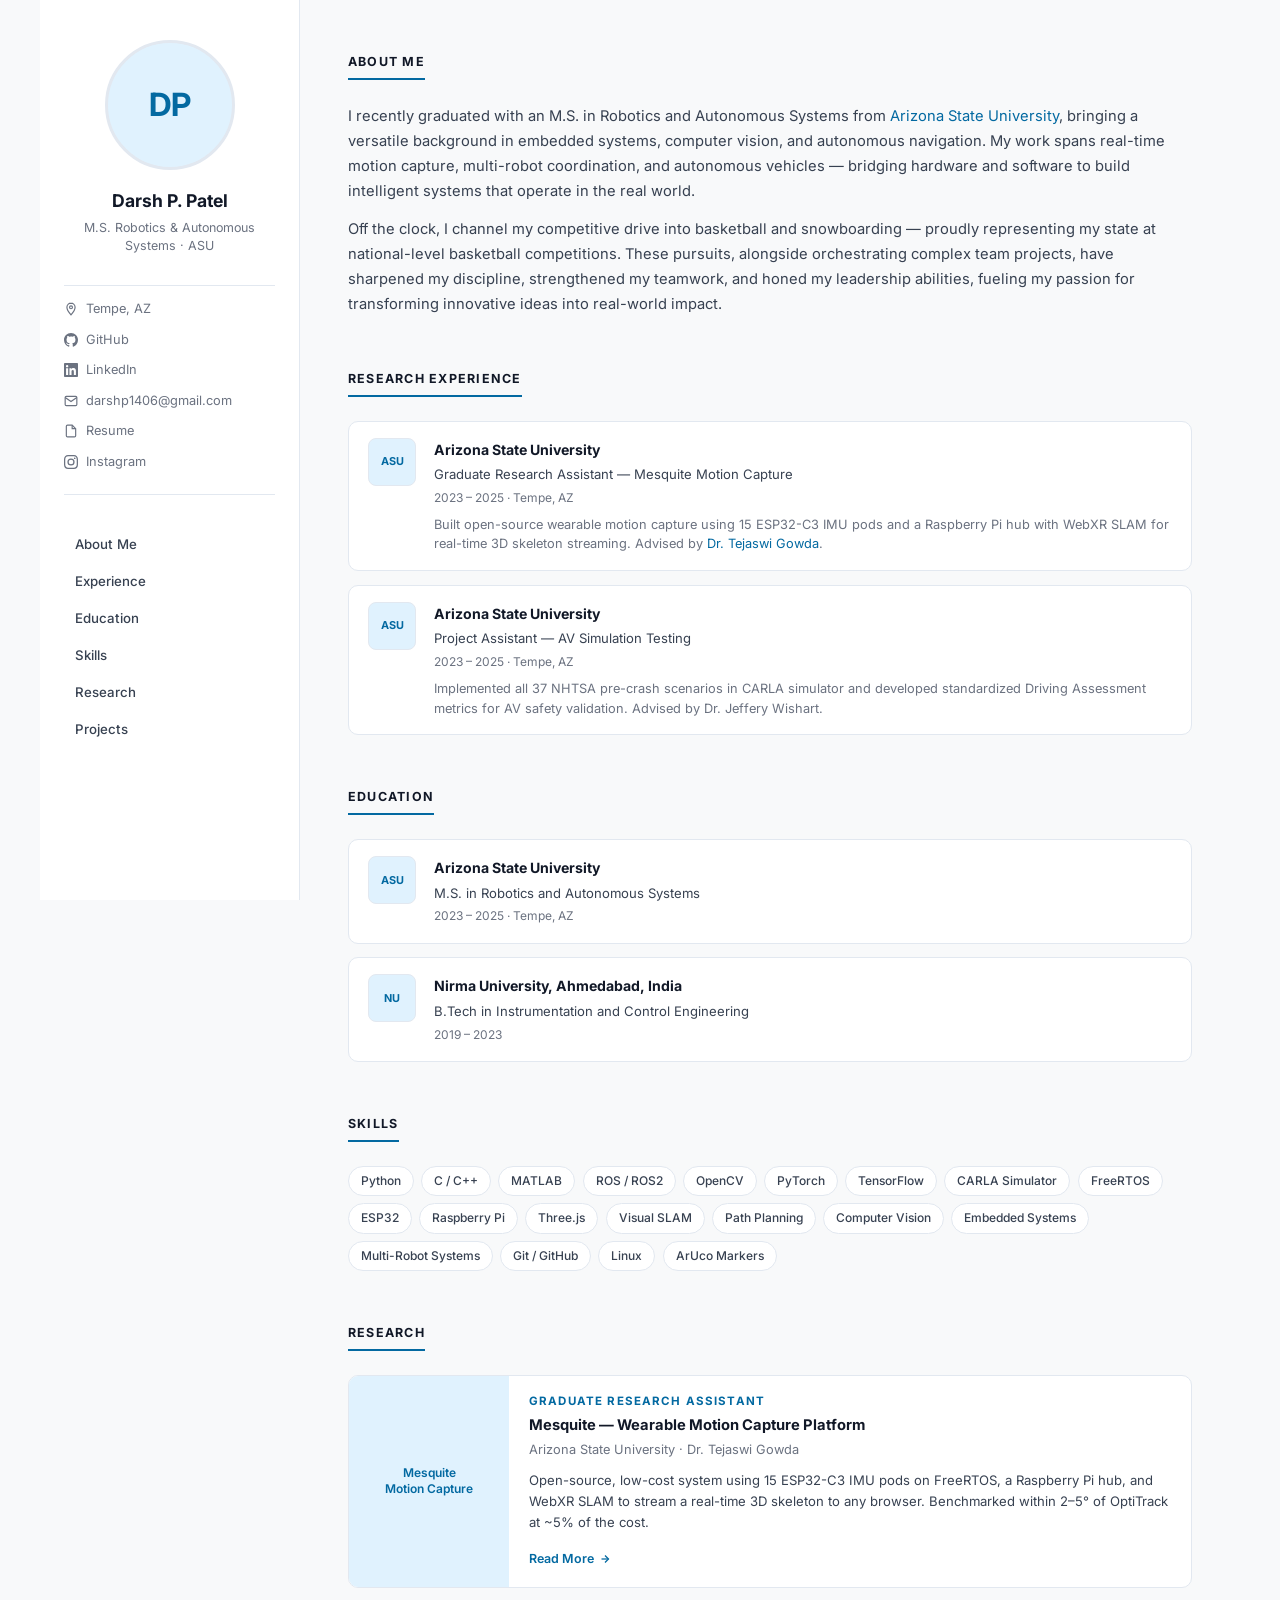
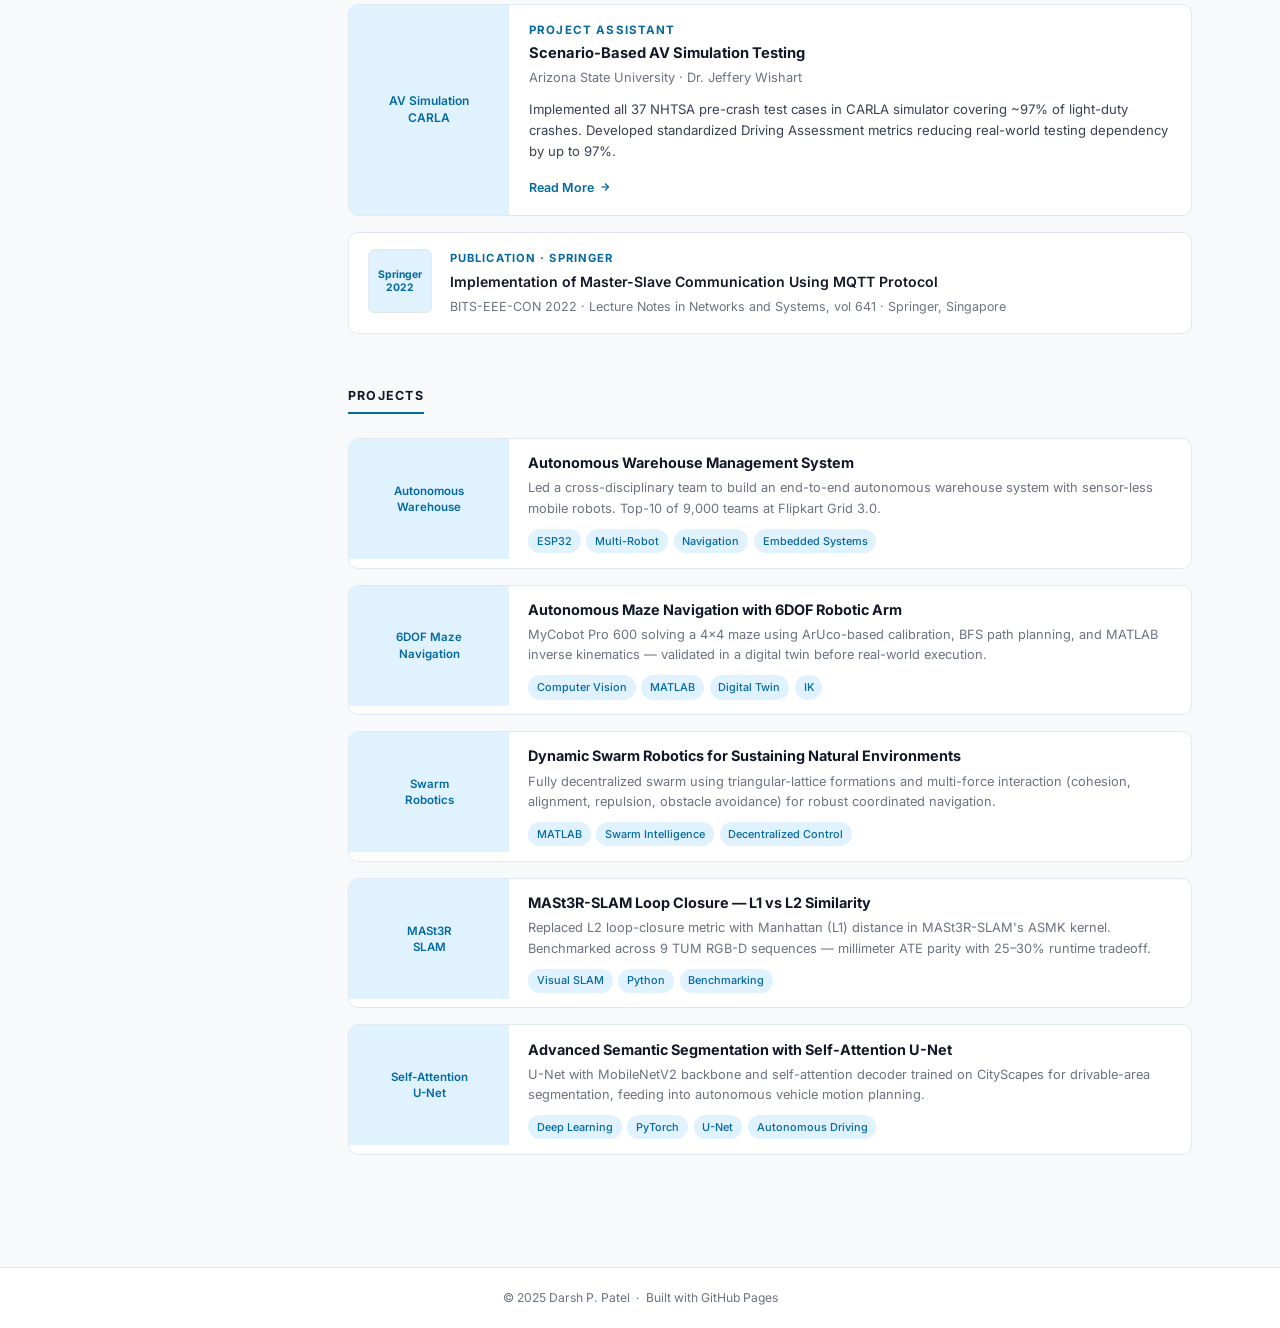
==== index.html @ a2df2aad "Add files via upload" ====
<!DOCTYPE html>
<html lang="en">
<head>
  <meta charset="UTF-8" />
  <meta name="viewport" content="width=device-width, initial-scale=1.0" />
  <title>Darsh Patel</title>
  <link rel="preconnect" href="https://fonts.googleapis.com" />
  <link rel="preconnect" href="https://fonts.gstatic.com" crossorigin />
  <link href="https://fonts.googleapis.com/css2?family=Inter:wght@300;400;500;600;700&display=swap" rel="stylesheet" />
  <style>
    *, *::before, *::after { box-sizing: border-box; margin: 0; padding: 0; }

    :root {
      --bg: #f8f9fa;
      --white: #ffffff;
      --border: #e2e8f0;
      --text: #374151;
      --muted: #6b7280;
      --heading: #111827;
      --accent: #0369a1;
      --accent-light: #e0f2fe;
    }

    html { scroll-behavior: smooth; }
    body {
      font-family: 'Inter', sans-serif;
      background: var(--bg);
      color: var(--text);
      font-size: 15px;
      line-height: 1.7;
      display: flex;
      flex-direction: column;
      min-height: 100vh;
    }

    /* ── LAYOUT ── */
    .layout {
      display: flex;
      flex: 1;
      max-width: 1200px;
      margin: 0 auto;
      width: 100%;
    }

    /* ── SIDEBAR ── */
    .sidebar {
      width: 260px;
      flex-shrink: 0;
      background: var(--white);
      border-right: 1px solid var(--border);
      padding: 2.5rem 1.5rem;
      position: sticky;
      top: 0;
      height: 100vh;
      overflow-y: auto;
      display: flex;
      flex-direction: column;
      align-items: center;
      text-align: center;
    }

    .sidebar-photo {
      width: 130px;
      height: 130px;
      border-radius: 50%;
      overflow: hidden;
      border: 3px solid var(--border);
      margin-bottom: 1rem;
      background: var(--accent-light);
      display: flex;
      align-items: center;
      justify-content: center;
      flex-shrink: 0;
    }
    .sidebar-photo img {
      width: 100%;
      height: 100%;
      object-fit: cover;
      display: block;
    }
    .sidebar-photo .photo-init {
      font-size: 2rem;
      font-weight: 700;
      color: var(--accent);
    }

    .sidebar-name { font-size: 1.1rem; font-weight: 700; color: var(--heading); margin-bottom: 0.2rem; }
    .sidebar-tag  { font-size: 0.78rem; color: var(--muted); line-height: 1.4; margin-bottom: 1.2rem; }

    hr.sdiv { width: 100%; border: none; border-top: 1px solid var(--border); margin: 0.75rem 0; }

    .sidebar-meta { width: 100%; text-align: left; }
    .meta-item {
      display: flex;
      align-items: center;
      gap: 0.5rem;
      font-size: 0.8rem;
      color: var(--muted);
      margin-bottom: 0.55rem;
    }
    .meta-item svg { width: 14px; height: 14px; flex-shrink: 0; }
    .meta-item a { color: var(--muted); text-decoration: none; transition: color 0.2s; }
    .meta-item a:hover { color: var(--accent); }

    .sidebar-nav { width: 100%; margin-top: 1.25rem; text-align: left; }
    .sidebar-nav a {
      display: block;
      padding: 0.4rem 0.7rem;
      font-size: 0.83rem;
      font-weight: 500;
      color: var(--text);
      text-decoration: none;
      border-radius: 6px;
      transition: background 0.15s, color 0.15s;
      margin-bottom: 0.1rem;
    }
    .sidebar-nav a:hover { background: var(--accent-light); color: var(--accent); }

    /* ── MAIN ── */
    .main { flex: 1; padding: 3rem 3rem 4rem; min-width: 0; }

    /* ── SECTIONS ── */
    .section { margin-bottom: 3rem; }
    .section-title {
      font-size: 0.78rem;
      font-weight: 700;
      color: var(--heading);
      text-transform: uppercase;
      letter-spacing: 0.1em;
      border-bottom: 2px solid var(--accent);
      padding-bottom: 0.35rem;
      margin-bottom: 1.5rem;
      display: inline-block;
    }

    /* ── ABOUT ── */
    .about-text p { margin-bottom: 0.8rem; font-size: 0.92rem; }
    .about-text a { color: var(--accent); text-decoration: none; }

    /* ── ENTRY CARDS (experience + education) ── */
    .entry-list { display: flex; flex-direction: column; gap: 0.85rem; }
    .entry {
      display: flex;
      gap: 1.1rem;
      align-items: flex-start;
      background: var(--white);
      border: 1px solid var(--border);
      border-radius: 10px;
      padding: 1rem 1.2rem;
    }
    .entry-logo {
      width: 48px; height: 48px;
      border-radius: 8px;
      border: 1px solid var(--border);
      background: var(--accent-light);
      display: flex; align-items: center; justify-content: center;
      flex-shrink: 0;
      font-size: 0.68rem; font-weight: 700; color: var(--accent);
      text-align: center; line-height: 1.2;
    }
    .entry-org  { font-size: 0.88rem; font-weight: 700; color: var(--heading); }
    .entry-role { font-size: 0.82rem; color: var(--text); margin-top: 0.1rem; }
    .entry-dates{ font-size: 0.75rem; color: var(--muted); margin-top: 0.15rem; }
    .entry-desc { font-size: 0.8rem; color: var(--muted); margin-top: 0.4rem; line-height: 1.55; }
    .entry-desc a { color: var(--accent); text-decoration: none; }

    /* ── SKILLS ── */
    .skills-grid { display: flex; flex-wrap: wrap; gap: 0.45rem; }
    .skill-pill {
      font-size: 0.75rem; font-weight: 500;
      padding: 0.25rem 0.75rem;
      background: var(--white);
      border: 1px solid var(--border);
      border-radius: 20px;
      color: var(--text);
    }

    /* ── RESEARCH SECTION ── */
    .research-list { display: flex; flex-direction: column; gap: 1rem; }

    /* Research Role Card */
    .research-role {
      background: var(--white);
      border: 1px solid var(--border);
      border-radius: 10px;
      overflow: hidden;
      display: flex;
    }
    .research-role-img {
      width: 160px;
      flex-shrink: 0;
      object-fit: cover;
      background: var(--accent-light);
      display: flex;
      align-items: center;
      justify-content: center;
    }
    .research-role-img img {
      width: 100%; height: 100%;
      object-fit: cover;
      display: block;
    }
    .research-role-img .img-placeholder {
      font-size: 0.75rem;
      font-weight: 600;
      color: var(--accent);
      text-align: center;
      padding: 1rem;
      line-height: 1.4;
    }
    .research-role-body { flex: 1; padding: 1rem 1.25rem; }
    .research-type  { font-size: 0.72rem; font-weight: 700; letter-spacing: 0.1em; text-transform: uppercase; color: var(--accent); margin-bottom: 0.25rem; }
    .research-title { font-size: 0.92rem; font-weight: 700; color: var(--heading); line-height: 1.35; margin-bottom: 0.2rem; }
    .research-org   { font-size: 0.8rem; color: var(--muted); margin-bottom: 0.6rem; }
    .research-desc  { font-size: 0.82rem; color: var(--text); line-height: 1.6; margin-bottom: 0.75rem; }
    .read-more {
      display: inline-flex; align-items: center; gap: 0.3rem;
      font-size: 0.78rem; font-weight: 600;
      color: var(--accent); text-decoration: none;
      transition: gap 0.2s;
    }
    .read-more:hover { gap: 0.5rem; }
    .read-more svg { width: 12px; height: 12px; }

    /* Publication Card */
    .pub-card {
      display: flex;
      gap: 1.1rem;
      align-items: flex-start;
      background: var(--white);
      border: 1px solid var(--border);
      border-radius: 10px;
      padding: 1rem 1.2rem;
      text-decoration: none;
      transition: border-color 0.2s, box-shadow 0.2s;
    }
    .pub-card:hover { border-color: var(--accent); box-shadow: 0 2px 12px rgba(3,105,161,0.08); }
    .pub-thumb {
      width: 64px; height: 64px;
      border-radius: 6px; border: 1px solid var(--border);
      background: var(--accent-light);
      flex-shrink: 0;
      object-fit: cover;
      display: flex; align-items: center; justify-content: center;
    }
    .pub-thumb img { width: 100%; height: 100%; object-fit: cover; border-radius: 6px; }
    .pub-thumb .pub-init { font-size: 0.65rem; font-weight: 700; color: var(--accent); text-align: center; padding: 4px; line-height: 1.3; }
    .pub-label  { font-size: 0.7rem; font-weight: 700; letter-spacing: 0.1em; text-transform: uppercase; color: var(--accent); margin-bottom: 0.25rem; }
    .pub-title  { font-size: 0.88rem; font-weight: 600; color: var(--heading); line-height: 1.4; margin-bottom: 0.25rem; }
    .pub-venue  { font-size: 0.78rem; color: var(--muted); }

    /* ── PROJECTS ── */
    .project-list { display: flex; flex-direction: column; gap: 1rem; }
    .project-card {
      display: flex;
      background: var(--white);
      border: 1px solid var(--border);
      border-radius: 10px;
      overflow: hidden;
      text-decoration: none;
      transition: border-color 0.2s, box-shadow 0.2s;
    }
    .project-card:hover { border-color: var(--accent); box-shadow: 0 2px 12px rgba(3,105,161,0.08); }
    .project-thumb {
      width: 160px; flex-shrink: 0; height: 120px;
      object-fit: cover;
      background: var(--accent-light);
      display: flex; align-items: center; justify-content: center;
    }
    .project-thumb img { width: 100%; height: 100%; object-fit: cover; display: block; }
    .project-thumb .thumb-placeholder {
      font-size: 0.72rem; font-weight: 600; color: var(--accent);
      text-align: center; padding: 0.75rem; line-height: 1.4;
    }
    .project-body { flex: 1; padding: 0.9rem 1.2rem; }
    .project-title { font-size: 0.9rem; font-weight: 700; color: var(--heading); line-height: 1.35; margin-bottom: 0.35rem; }
    .project-desc  { font-size: 0.8rem; color: var(--muted); line-height: 1.6; margin-bottom: 0.6rem; }
    .tags { display: flex; flex-wrap: wrap; gap: 0.35rem; }
    .tag {
      font-size: 0.68rem; font-weight: 500;
      background: var(--accent-light); color: var(--accent);
      padding: 0.18rem 0.55rem; border-radius: 20px;
    }

    /* ── FOOTER ── */
    footer {
      text-align: center; padding: 1.25rem;
      font-size: 0.76rem; color: var(--muted);
      border-top: 1px solid var(--border);
      background: var(--white);
    }

    /* ── RESPONSIVE ── */
    @media (max-width: 768px) {
      .layout { flex-direction: column; }
      .sidebar { width: 100%; height: auto; position: static; border-right: none; border-bottom: 1px solid var(--border); padding: 1.5rem; flex-direction: row; flex-wrap: wrap; gap: 1rem; align-items: flex-start; text-align: left; }
      .sidebar-photo { width: 90px; height: 90px; }
      .main { padding: 1.5rem; }
      .research-role { flex-direction: column; }
      .research-role-img { width: 100%; height: 140px; }
      .project-thumb { width: 110px; height: 95px; }
    }
  </style>
</head>
<body>

<div class="layout">

  <!-- SIDEBAR -->
  <aside class="sidebar">
    <div class="sidebar-photo">
      <!-- Replace profile.jpg with your actual photo file -->
      <img src="images/profile.jpg" alt="Darsh Patel"
        onerror="this.style.display='none'; this.nextElementSibling.style.display='flex';" />
      <span class="photo-init" style="display:none;">DP</span>
    </div>
    <div class="sidebar-name">Darsh P. Patel</div>
    <div class="sidebar-tag">M.S. Robotics &amp; Autonomous Systems · ASU</div>

    <hr class="sdiv" />

    <div class="sidebar-meta">
      <div class="meta-item">
        <svg fill="none" stroke="currentColor" stroke-width="2" viewBox="0 0 24 24"><path d="M12 2C8.13 2 5 5.13 5 9c0 5.25 7 13 7 13s7-7.75 7-13c0-3.87-3.13-7-7-7z"/><circle cx="12" cy="9" r="2.5"/></svg>
        Tempe, AZ
      </div>
      <div class="meta-item">
        <svg fill="currentColor" viewBox="0 0 24 24"><path d="M12 0C5.37 0 0 5.37 0 12c0 5.3 3.44 9.8 8.2 11.38.6.11.82-.26.82-.58v-2.03c-3.34.73-4.04-1.61-4.04-1.61-.55-1.38-1.33-1.75-1.33-1.75-1.09-.74.08-.73.08-.73 1.2.09 1.84 1.24 1.84 1.24 1.07 1.83 2.8 1.3 3.48 1 .1-.78.42-1.3.76-1.6-2.67-.3-5.47-1.33-5.47-5.93 0-1.31.47-2.38 1.24-3.22-.12-.3-.54-1.52.12-3.18 0 0 1.01-.32 3.3 1.23a11.5 11.5 0 0 1 3-.4c1.02 0 2.04.13 3 .4 2.28-1.55 3.29-1.23 3.29-1.23.66 1.66.24 2.88.12 3.18.77.84 1.24 1.91 1.24 3.22 0 4.61-2.81 5.63-5.48 5.92.43.37.81 1.1.81 2.22v3.29c0 .32.21.7.82.58C20.56 21.8 24 17.3 24 12 24 5.37 18.63 0 12 0z"/></svg>
        <a href="https://github.com/darsh1406" target="_blank" rel="noopener">GitHub</a>
      </div>
      <div class="meta-item">
        <svg fill="currentColor" viewBox="0 0 24 24"><path d="M20.45 20.45h-3.56v-5.57c0-1.33-.03-3.04-1.85-3.04-1.85 0-2.13 1.45-2.13 2.94v5.67H9.35V9h3.41v1.56h.05c.48-.9 1.64-1.85 3.37-1.85 3.6 0 4.27 2.37 4.27 5.45v6.29zM5.34 7.43a2.07 2.07 0 1 1 0-4.14 2.07 2.07 0 0 1 0 4.14zM7.12 20.45H3.55V9h3.57v11.45zM22.23 0H1.77C.79 0 0 .77 0 1.73v20.54C0 23.23.79 24 1.77 24h20.46C23.21 24 24 23.23 24 22.27V1.73C24 .77 23.21 0 22.23 0z"/></svg>
        <a href="https://www.linkedin.com/in/darshptl" target="_blank" rel="noopener">LinkedIn</a>
      </div>
      <div class="meta-item">
        <svg fill="none" stroke="currentColor" stroke-width="2" viewBox="0 0 24 24"><path d="M4 4h16c1.1 0 2 .9 2 2v12c0 1.1-.9 2-2 2H4c-1.1 0-2-.9-2-2V6c0-1.1.9-2 2-2z"/><polyline points="22,6 12,13 2,6"/></svg>
        <a href="mailto:darshp1406@gmail.com">darshp1406@gmail.com</a>
      </div>
      <div class="meta-item">
        <svg fill="none" stroke="currentColor" stroke-width="2" viewBox="0 0 24 24"><path d="M14 2H6a2 2 0 0 0-2 2v16a2 2 0 0 0 2 2h12a2 2 0 0 0 2-2V8z"/><polyline points="14 2 14 8 20 8"/></svg>
        <a href="https://drive.google.com/file/d/1cw86tBFowneo1m89poUik94kQzxejUPr/view?usp=sharing" target="_blank" rel="noopener">Resume</a>
      </div>
      <div class="meta-item">
        <svg fill="currentColor" viewBox="0 0 24 24"><path d="M12 2.163c3.204 0 3.584.012 4.85.07 3.252.148 4.771 1.691 4.919 4.919.058 1.265.069 1.645.069 4.849 0 3.205-.012 3.584-.069 4.849-.149 3.225-1.664 4.771-4.919 4.919-1.266.058-1.644.07-4.85.07-3.204 0-3.584-.012-4.849-.07-3.26-.149-4.771-1.699-4.919-4.92-.058-1.265-.07-1.644-.07-4.849 0-3.204.013-3.583.07-4.849.149-3.227 1.664-4.771 4.919-4.919 1.266-.057 1.645-.069 4.849-.069zM12 0C8.741 0 8.333.014 7.053.072 2.695.272.273 2.69.073 7.052.014 8.333 0 8.741 0 12c0 3.259.014 3.668.072 4.948.2 4.358 2.618 6.78 6.98 6.98C8.333 23.986 8.741 24 12 24c3.259 0 3.668-.014 4.948-.072 4.354-.2 6.782-2.618 6.979-6.98.059-1.28.073-1.689.073-4.948 0-3.259-.014-3.667-.072-4.947-.196-4.354-2.617-6.78-6.979-6.98C15.668.014 15.259 0 12 0zm0 5.838a6.162 6.162 0 1 0 0 12.324 6.162 6.162 0 0 0 0-12.324zM12 16a4 4 0 1 1 0-8 4 4 0 0 1 0 8zm6.406-11.845a1.44 1.44 0 1 0 0 2.881 1.44 1.44 0 0 0 0-2.881z"/></svg>
        <a href="https://www.instagram.com/darsh1406" target="_blank" rel="noopener">Instagram</a>
      </div>
    </div>

    <hr class="sdiv" />

    <nav class="sidebar-nav">
      <a href="#about">About Me</a>
      <a href="#experience">Experience</a>
      <a href="#education">Education</a>
      <a href="#skills">Skills</a>
      <a href="#research">Research</a>
      <a href="#projects">Projects</a>
    </nav>
  </aside>

  <!-- MAIN -->
  <main class="main">

    <!-- ABOUT -->
    <section class="section" id="about">
      <div class="section-title">About Me</div>
      <div class="about-text">
        <p>I recently graduated with an M.S. in Robotics and Autonomous Systems from <a href="https://engineering.asu.edu/" target="_blank" rel="noopener">Arizona State University</a>, bringing a versatile background in embedded systems, computer vision, and autonomous navigation. My work spans real-time motion capture, multi-robot coordination, and autonomous vehicles — bridging hardware and software to build intelligent systems that operate in the real world.</p>
        <p>Off the clock, I channel my competitive drive into basketball and snowboarding — proudly representing my state at national-level basketball competitions. These pursuits, alongside orchestrating complex team projects, have sharpened my discipline, strengthened my teamwork, and honed my leadership abilities, fueling my passion for transforming innovative ideas into real-world impact.</p>
      </div>
    </section>

    <!-- EXPERIENCE -->
    <section class="section" id="experience">
      <div class="section-title">Research Experience</div>
      <div class="entry-list">
        <div class="entry">
          <div class="entry-logo">ASU</div>
          <div>
            <div class="entry-org">Arizona State University</div>
            <div class="entry-role">Graduate Research Assistant — Mesquite Motion Capture</div>
            <div class="entry-dates">2023 – 2025 · Tempe, AZ</div>
            <div class="entry-desc">Built open-source wearable motion capture using 15 ESP32-C3 IMU pods and a Raspberry Pi hub with WebXR SLAM for real-time 3D skeleton streaming. Advised by <a href="https://www.linkedin.com/in/tejaswigowda" target="_blank" rel="noopener">Dr. Tejaswi Gowda</a>.</div>
          </div>
        </div>
        <div class="entry">
          <div class="entry-logo">ASU</div>
          <div>
            <div class="entry-org">Arizona State University</div>
            <div class="entry-role">Project Assistant — AV Simulation Testing</div>
            <div class="entry-dates">2023 – 2025 · Tempe, AZ</div>
            <div class="entry-desc">Implemented all 37 NHTSA pre-crash scenarios in CARLA simulator and developed standardized Driving Assessment metrics for AV safety validation. Advised by Dr. Jeffery Wishart.</div>
          </div>
        </div>
      </div>
    </section>

    <!-- EDUCATION -->
    <section class="section" id="education">
      <div class="section-title">Education</div>
      <div class="entry-list">
        <div class="entry">
          <div class="entry-logo">ASU</div>
          <div>
            <div class="entry-org">Arizona State University</div>
            <div class="entry-role">M.S. in Robotics and Autonomous Systems</div>
            <div class="entry-dates">2023 – 2025 · Tempe, AZ</div>
          </div>
        </div>
        <div class="entry">
          <div class="entry-logo">NU</div>
          <div>
            <div class="entry-org">Nirma University, Ahmedabad, India</div>
            <div class="entry-role">B.Tech in Instrumentation and Control Engineering</div>
            <div class="entry-dates">2019 – 2023</div>
          </div>
        </div>
      </div>
    </section>

    <!-- SKILLS -->
    <section class="section" id="skills">
      <div class="section-title">Skills</div>
      <div class="skills-grid">
        <span class="skill-pill">Python</span><span class="skill-pill">C / C++</span>
        <span class="skill-pill">MATLAB</span><span class="skill-pill">ROS / ROS2</span>
        <span class="skill-pill">OpenCV</span><span class="skill-pill">PyTorch</span>
        <span class="skill-pill">TensorFlow</span><span class="skill-pill">CARLA Simulator</span>
        <span class="skill-pill">FreeRTOS</span><span class="skill-pill">ESP32</span>
        <span class="skill-pill">Raspberry Pi</span><span class="skill-pill">Three.js</span>
        <span class="skill-pill">Visual SLAM</span><span class="skill-pill">Path Planning</span>
        <span class="skill-pill">Computer Vision</span><span class="skill-pill">Embedded Systems</span>
        <span class="skill-pill">Multi-Robot Systems</span><span class="skill-pill">Git / GitHub</span>
        <span class="skill-pill">Linux</span><span class="skill-pill">ArUco Markers</span>
      </div>
    </section>

    <!-- RESEARCH (roles + publication combined) -->
    <section class="section" id="research">
      <div class="section-title">Research</div>
      <div class="research-list">

        <!-- Research Role 1 -->
        <div class="research-role">
          <div class="research-role-img" style="min-height:130px;">
            <img src="images/mesquite-1.png" alt="Mesquite"
              onerror="this.style.display='none'; this.nextElementSibling.style.display='flex';" />
            <div class="img-placeholder" style="display:none;">Mesquite<br/>Motion Capture</div>
          </div>
          <div class="research-role-body">
            <div class="research-type">Graduate Research Assistant</div>
            <div class="research-title">Mesquite — Wearable Motion Capture Platform</div>
            <div class="research-org">Arizona State University · Dr. Tejaswi Gowda</div>
            <div class="research-desc">Open-source, low-cost system using 15 ESP32-C3 IMU pods on FreeRTOS, a Raspberry Pi hub, and WebXR SLAM to stream a real-time 3D skeleton to any browser. Benchmarked within 2–5° of OptiTrack at ~5% of the cost.</div>
            <a class="read-more" href="research-graduate.html">Read More <svg fill="none" stroke="currentColor" stroke-width="2.5" viewBox="0 0 24 24"><line x1="5" y1="12" x2="19" y2="12"/><polyline points="12 5 19 12 12 19"/></svg></a>
          </div>
        </div>

        <!-- Research Role 2 -->
        <div class="research-role">
          <div class="research-role-img" style="min-height:130px;">
            <img src="images/carla-2.png" alt="CARLA"
              onerror="this.style.display='none'; this.nextElementSibling.style.display='flex';" />
            <div class="img-placeholder" style="display:none;">AV Simulation<br/>CARLA</div>
          </div>
          <div class="research-role-body">
            <div class="research-type">Project Assistant</div>
            <div class="research-title">Scenario-Based AV Simulation Testing</div>
            <div class="research-org">Arizona State University · Dr. Jeffery Wishart</div>
            <div class="research-desc">Implemented all 37 NHTSA pre-crash test cases in CARLA simulator covering ~97% of light-duty crashes. Developed standardized Driving Assessment metrics reducing real-world testing dependency by up to 97%.</div>
            <a class="read-more" href="research-assistant.html">Read More <svg fill="none" stroke="currentColor" stroke-width="2.5" viewBox="0 0 24 24"><line x1="5" y1="12" x2="19" y2="12"/><polyline points="12 5 19 12 12 19"/></svg></a>
          </div>
        </div>

        <!-- Publication -->
        <a class="pub-card" href="https://link.springer.com/chapter/10.1007/978-981-99-0483-9_2" target="_blank" rel="noopener">
          <div class="pub-thumb">
            <img src="images/publication.png" alt="Springer"
              onerror="this.style.display='none'; this.parentElement.querySelector('.pub-init').style.display='flex';" />
            <div class="pub-init" style="display:none; align-items:center; justify-content:center; width:100%; height:100%;">Springer<br/>2022</div>
          </div>
          <div>
            <div class="pub-label">Publication · Springer</div>
            <div class="pub-title">Implementation of Master-Slave Communication Using MQTT Protocol</div>
            <div class="pub-venue">BITS-EEE-CON 2022 · Lecture Notes in Networks and Systems, vol 641 · Springer, Singapore</div>
          </div>
        </a>

      </div>
    </section>

    <!-- PROJECTS -->
    <section class="section" id="projects">
      <div class="section-title">Projects</div>
      <div class="project-list">

        <a class="project-card" href="project-warehouse.html">
          <div class="project-thumb">
            <img src="images/maze-1.png" alt="Warehouse"
              onerror="this.style.display='none'; this.nextElementSibling.style.display='flex';" />
            <div class="thumb-placeholder" style="display:none;">Autonomous<br/>Warehouse</div>
          </div>
          <div class="project-body">
            <div class="project-title">Autonomous Warehouse Management System</div>
            <div class="project-desc">Led a cross-disciplinary team to build an end-to-end autonomous warehouse system with sensor-less mobile robots. Top-10 of 9,000 teams at Flipkart Grid 3.0.</div>
            <div class="tags"><span class="tag">ESP32</span><span class="tag">Multi-Robot</span><span class="tag">Navigation</span><span class="tag">Embedded Systems</span></div>
          </div>
        </a>

        <a class="project-card" href="project-maze.html">
          <div class="project-thumb">
            <img src="images/maze-1.png" alt="Maze"
              onerror="this.style.display='none'; this.nextElementSibling.style.display='flex';" />
            <div class="thumb-placeholder" style="display:none;">6DOF Maze<br/>Navigation</div>
          </div>
          <div class="project-body">
            <div class="project-title">Autonomous Maze Navigation with 6DOF Robotic Arm</div>
            <div class="project-desc">MyCobot Pro 600 solving a 4×4 maze using ArUco-based calibration, BFS path planning, and MATLAB inverse kinematics — validated in a digital twin before real-world execution.</div>
            <div class="tags"><span class="tag">Computer Vision</span><span class="tag">MATLAB</span><span class="tag">Digital Twin</span><span class="tag">IK</span></div>
          </div>
        </a>

        <a class="project-card" href="project-swarm.html">
          <div class="project-thumb">
            <img src="images/swarm-1.png" alt="Swarm"
              onerror="this.style.display='none'; this.nextElementSibling.style.display='flex';" />
            <div class="thumb-placeholder" style="display:none;">Swarm<br/>Robotics</div>
          </div>
          <div class="project-body">
            <div class="project-title">Dynamic Swarm Robotics for Sustaining Natural Environments</div>
            <div class="project-desc">Fully decentralized swarm using triangular-lattice formations and multi-force interaction (cohesion, alignment, repulsion, obstacle avoidance) for robust coordinated navigation.</div>
            <div class="tags"><span class="tag">MATLAB</span><span class="tag">Swarm Intelligence</span><span class="tag">Decentralized Control</span></div>
          </div>
        </a>

        <a class="project-card" href="project-slam.html">
          <div class="project-thumb">
            <img src="images/slam-1.png" alt="SLAM"
              onerror="this.style.display='none'; this.nextElementSibling.style.display='flex';" />
            <div class="thumb-placeholder" style="display:none;">MASt3R<br/>SLAM</div>
          </div>
          <div class="project-body">
            <div class="project-title">MASt3R-SLAM Loop Closure — L1 vs L2 Similarity</div>
            <div class="project-desc">Replaced L2 loop-closure metric with Manhattan (L1) distance in MASt3R-SLAM's ASMK kernel. Benchmarked across 9 TUM RGB-D sequences — millimeter ATE parity with 25–30% runtime tradeoff.</div>
            <div class="tags"><span class="tag">Visual SLAM</span><span class="tag">Python</span><span class="tag">Benchmarking</span></div>
          </div>
        </a>

        <a class="project-card" href="project-segmentation.html">
          <div class="project-thumb">
            <img src="images/seg-1.png" alt="Segmentation"
              onerror="this.style.display='none'; this.nextElementSibling.style.display='flex';" />
            <div class="thumb-placeholder" style="display:none;">Self-Attention<br/>U-Net</div>
          </div>
          <div class="project-body">
            <div class="project-title">Advanced Semantic Segmentation with Self-Attention U-Net</div>
            <div class="project-desc">U-Net with MobileNetV2 backbone and self-attention decoder trained on CityScapes for drivable-area segmentation, feeding into autonomous vehicle motion planning.</div>
            <div class="tags"><span class="tag">Deep Learning</span><span class="tag">PyTorch</span><span class="tag">U-Net</span><span class="tag">Autonomous Driving</span></div>
          </div>
        </a>

      </div>
    </section>

  </main>
</div>

<footer>&copy; 2025 Darsh P. Patel &nbsp;·&nbsp; Built with GitHub Pages</footer>

</body>
</html>
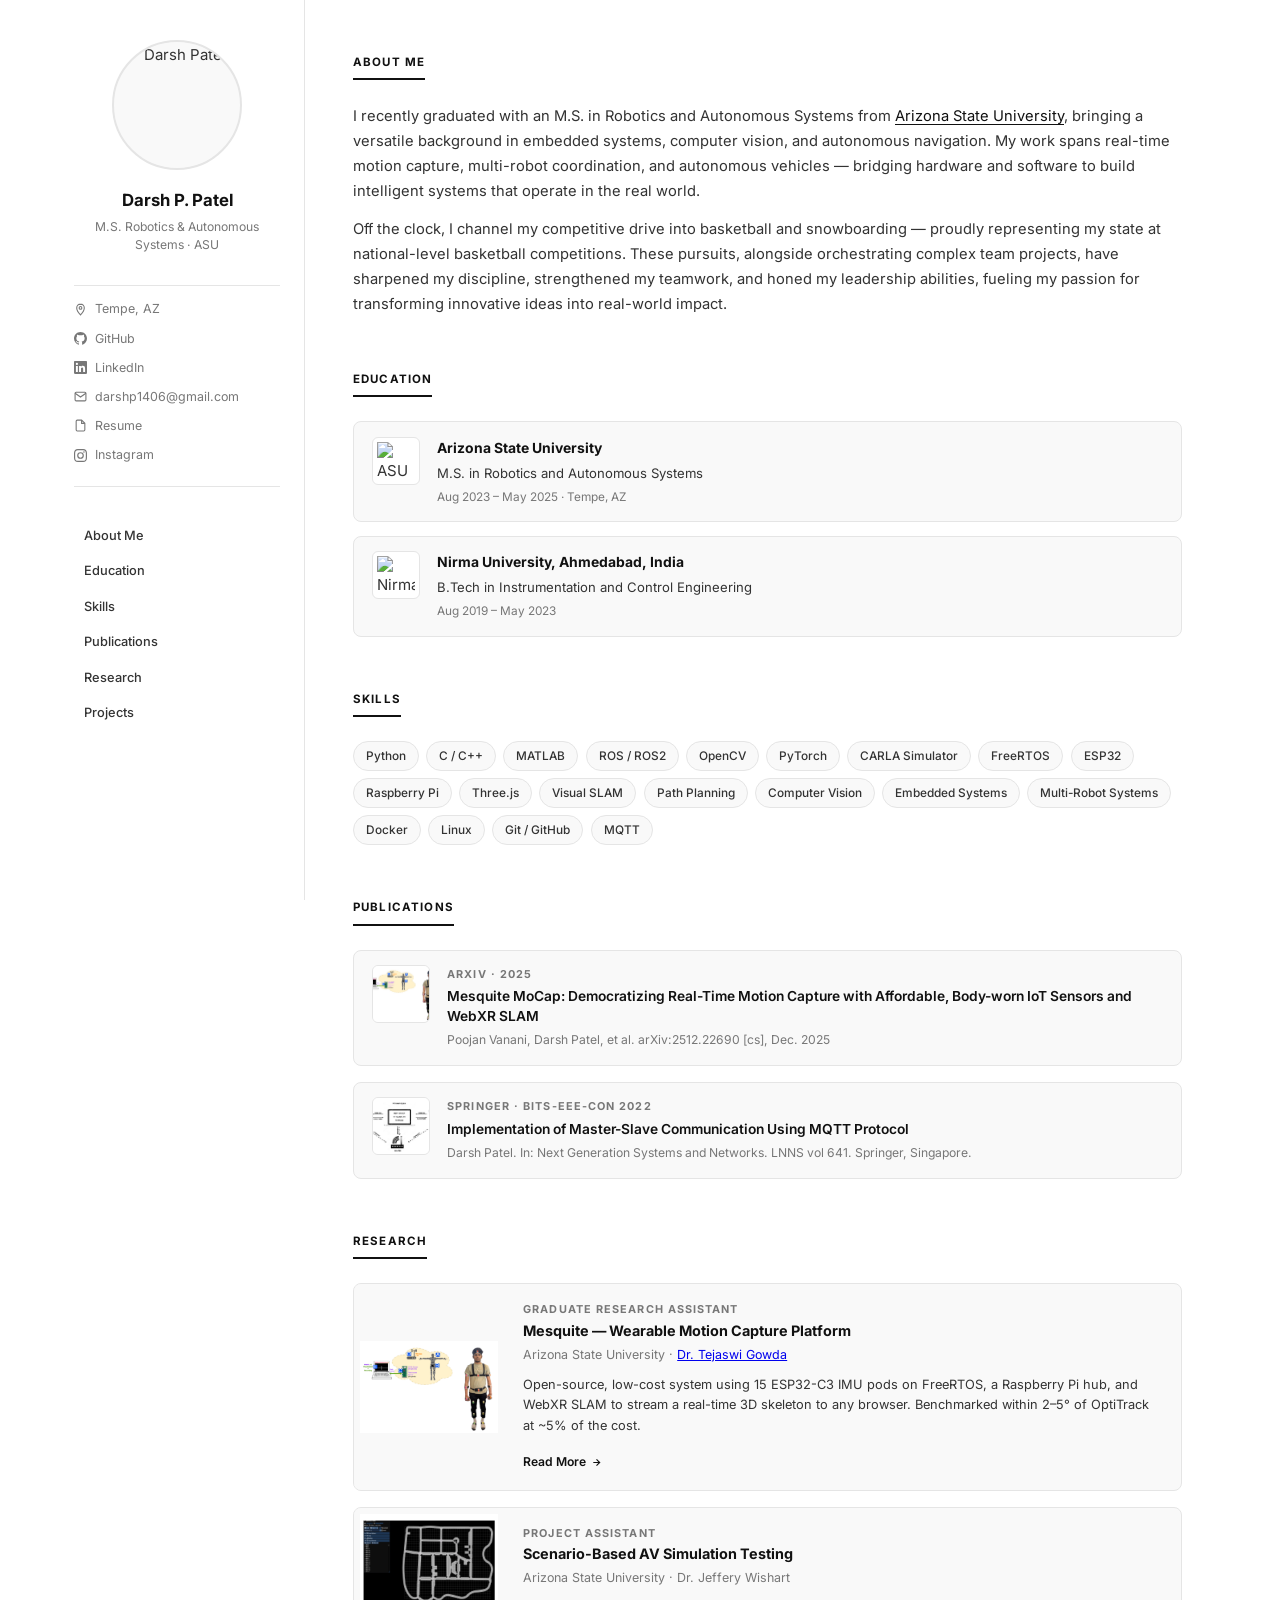
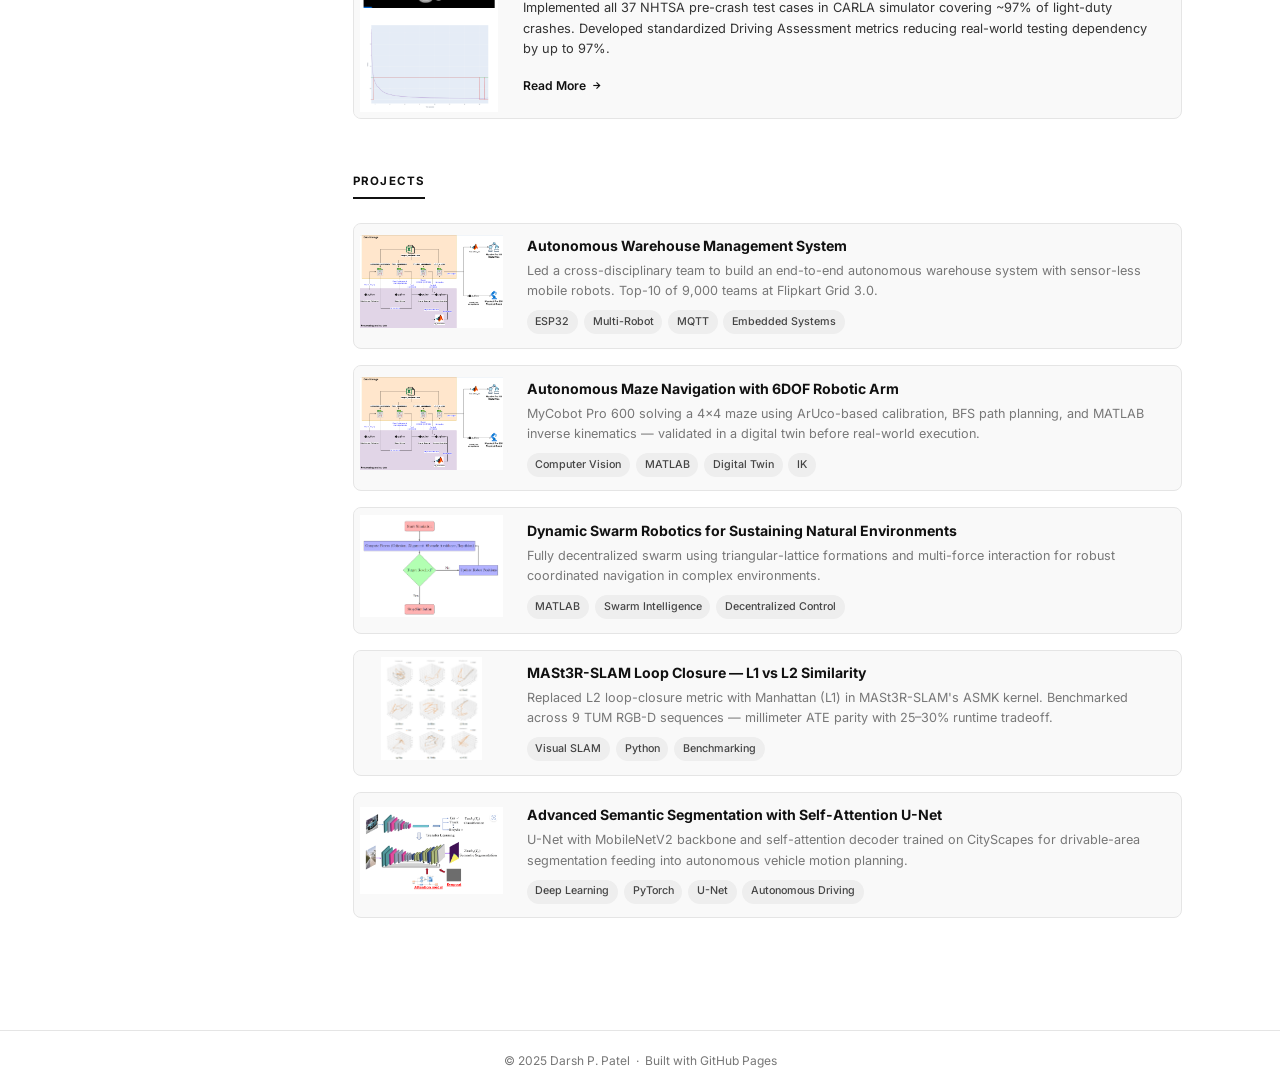
==== commit 4180f864: "Add files via upload" ====
--- a/index.html
+++ b/index.html
@@ -11,14 +11,15 @@
     *, *::before, *::after { box-sizing: border-box; margin: 0; padding: 0; }
 
     :root {
-      --bg: #f8f9fa;
-      --white: #ffffff;
-      --border: #e2e8f0;
-      --text: #374151;
-      --muted: #6b7280;
-      --heading: #111827;
-      --accent: #0369a1;
-      --accent-light: #e0f2fe;
+      --bg: #ffffff;
+      --surface: #f9f9f9;
+      --border: #e5e5e5;
+      --text: #333333;
+      --muted: #777777;
+      --heading: #111111;
+      --accent: #111111;
+      --accent-light: #f3f3f3;
+      --accent-hover: #000000;
     }
 
     html { scroll-behavior: smooth; }
@@ -33,20 +34,20 @@
       min-height: 100vh;
     }
 
-    /* ── LAYOUT ── */
+    /* LAYOUT */
     .layout {
       display: flex;
       flex: 1;
-      max-width: 1200px;
+      max-width: 1180px;
       margin: 0 auto;
       width: 100%;
     }
 
-    /* ── SIDEBAR ── */
+    /* SIDEBAR */
     .sidebar {
-      width: 260px;
+      width: 255px;
       flex-shrink: 0;
-      background: var(--white);
+      background: var(--bg);
       border-right: 1px solid var(--border);
       padding: 2.5rem 1.5rem;
       position: sticky;
@@ -64,241 +65,182 @@
       height: 130px;
       border-radius: 50%;
       overflow: hidden;
-      border: 3px solid var(--border);
+      border: 2px solid var(--border);
       margin-bottom: 1rem;
-      background: var(--accent-light);
-      display: flex;
-      align-items: center;
-      justify-content: center;
-      flex-shrink: 0;
+      background: var(--surface);
     }
     .sidebar-photo img {
-      width: 100%;
-      height: 100%;
+      width: 100%; height: 100%;
       object-fit: cover;
+      object-position: center top;
       display: block;
     }
-    .sidebar-photo .photo-init {
-      font-size: 2rem;
-      font-weight: 700;
-      color: var(--accent);
-    }
-
-    .sidebar-name { font-size: 1.1rem; font-weight: 700; color: var(--heading); margin-bottom: 0.2rem; }
-    .sidebar-tag  { font-size: 0.78rem; color: var(--muted); line-height: 1.4; margin-bottom: 1.2rem; }
+
+    .sidebar-name { font-size: 1.05rem; font-weight: 700; color: var(--heading); margin-bottom: 0.2rem; }
+    .sidebar-tag  { font-size: 0.76rem; color: var(--muted); line-height: 1.5; margin-bottom: 1.2rem; }
 
     hr.sdiv { width: 100%; border: none; border-top: 1px solid var(--border); margin: 0.75rem 0; }
 
     .sidebar-meta { width: 100%; text-align: left; }
     .meta-item {
-      display: flex;
-      align-items: center;
-      gap: 0.5rem;
-      font-size: 0.8rem;
-      color: var(--muted);
-      margin-bottom: 0.55rem;
-    }
-    .meta-item svg { width: 14px; height: 14px; flex-shrink: 0; }
+      display: flex; align-items: center; gap: 0.5rem;
+      font-size: 0.78rem; color: var(--muted); margin-bottom: 0.5rem;
+    }
+    .meta-item svg { width: 13px; height: 13px; flex-shrink: 0; }
     .meta-item a { color: var(--muted); text-decoration: none; transition: color 0.2s; }
-    .meta-item a:hover { color: var(--accent); }
+    .meta-item a:hover { color: var(--heading); }
 
     .sidebar-nav { width: 100%; margin-top: 1.25rem; text-align: left; }
     .sidebar-nav a {
-      display: block;
-      padding: 0.4rem 0.7rem;
-      font-size: 0.83rem;
-      font-weight: 500;
-      color: var(--text);
-      text-decoration: none;
-      border-radius: 6px;
+      display: block; padding: 0.38rem 0.65rem;
+      font-size: 0.8rem; font-weight: 500; color: var(--text);
+      text-decoration: none; border-radius: 5px;
       transition: background 0.15s, color 0.15s;
       margin-bottom: 0.1rem;
     }
-    .sidebar-nav a:hover { background: var(--accent-light); color: var(--accent); }
-
-    /* ── MAIN ── */
+    .sidebar-nav a:hover { background: var(--accent-light); color: var(--heading); }
+
+    /* MAIN */
     .main { flex: 1; padding: 3rem 3rem 4rem; min-width: 0; }
 
-    /* ── SECTIONS ── */
+    /* SECTIONS */
     .section { margin-bottom: 3rem; }
     .section-title {
-      font-size: 0.78rem;
-      font-weight: 700;
-      color: var(--heading);
-      text-transform: uppercase;
+      font-size: 0.72rem; font-weight: 700;
+      color: var(--heading); text-transform: uppercase;
       letter-spacing: 0.1em;
-      border-bottom: 2px solid var(--accent);
-      padding-bottom: 0.35rem;
-      margin-bottom: 1.5rem;
+      border-bottom: 2px solid var(--heading);
+      padding-bottom: 0.35rem; margin-bottom: 1.5rem;
       display: inline-block;
     }
 
-    /* ── ABOUT ── */
+    /* ABOUT */
     .about-text p { margin-bottom: 0.8rem; font-size: 0.92rem; }
-    .about-text a { color: var(--accent); text-decoration: none; }
-
-    /* ── ENTRY CARDS (experience + education) ── */
+    .about-text a { color: var(--heading); text-decoration: underline; text-underline-offset: 3px; }
+
+    /* ENTRY CARDS */
     .entry-list { display: flex; flex-direction: column; gap: 0.85rem; }
     .entry {
-      display: flex;
-      gap: 1.1rem;
-      align-items: flex-start;
-      background: var(--white);
-      border: 1px solid var(--border);
-      border-radius: 10px;
-      padding: 1rem 1.2rem;
+      display: flex; gap: 1.1rem; align-items: flex-start;
+      background: var(--surface); border: 1px solid var(--border);
+      border-radius: 8px; padding: 0.9rem 1.1rem;
     }
     .entry-logo {
-      width: 48px; height: 48px;
-      border-radius: 8px;
-      border: 1px solid var(--border);
-      background: var(--accent-light);
+      width: 48px; height: 48px; border-radius: 6px;
+      border: 1px solid var(--border); background: #fff;
       display: flex; align-items: center; justify-content: center;
-      flex-shrink: 0;
-      font-size: 0.68rem; font-weight: 700; color: var(--accent);
-      text-align: center; line-height: 1.2;
-    }
-    .entry-org  { font-size: 0.88rem; font-weight: 700; color: var(--heading); }
-    .entry-role { font-size: 0.82rem; color: var(--text); margin-top: 0.1rem; }
-    .entry-dates{ font-size: 0.75rem; color: var(--muted); margin-top: 0.15rem; }
-    .entry-desc { font-size: 0.8rem; color: var(--muted); margin-top: 0.4rem; line-height: 1.55; }
-    .entry-desc a { color: var(--accent); text-decoration: none; }
-
-    /* ── SKILLS ── */
+      flex-shrink: 0; overflow: hidden;
+    }
+    .entry-logo img { width: 100%; height: 100%; object-fit: contain; padding: 4px; }
+    .entry-logo span { font-size: 0.65rem; font-weight: 700; color: var(--muted); text-align: center; }
+    .entry-org   { font-size: 0.87rem; font-weight: 700; color: var(--heading); }
+    .entry-role  { font-size: 0.82rem; color: var(--text); margin-top: 0.1rem; }
+    .entry-dates { font-size: 0.74rem; color: var(--muted); margin-top: 0.15rem; }
+    .entry-desc  { font-size: 0.79rem; color: var(--muted); margin-top: 0.4rem; line-height: 1.55; }
+    .entry-desc a { color: var(--heading); text-decoration: underline; text-underline-offset: 2px; }
+
+    /* SKILLS */
     .skills-grid { display: flex; flex-wrap: wrap; gap: 0.45rem; }
     .skill-pill {
-      font-size: 0.75rem; font-weight: 500;
+      font-size: 0.74rem; font-weight: 500;
       padding: 0.25rem 0.75rem;
-      background: var(--white);
-      border: 1px solid var(--border);
-      border-radius: 20px;
-      color: var(--text);
-    }
-
-    /* ── RESEARCH SECTION ── */
+      background: var(--surface); border: 1px solid var(--border);
+      border-radius: 20px; color: var(--text);
+    }
+
+    /* PUBLICATIONS */
+    .pub-list { display: flex; flex-direction: column; gap: 1rem; }
+    .pub-card {
+      display: flex; gap: 1.1rem; align-items: flex-start;
+      background: var(--surface); border: 1px solid var(--border);
+      border-radius: 8px; padding: 0.9rem 1.1rem;
+      text-decoration: none;
+      transition: border-color 0.2s, box-shadow 0.2s;
+    }
+    .pub-card:hover { border-color: #999; box-shadow: 0 2px 10px rgba(0,0,0,0.06); }
+    .pub-thumb {
+      width: 58px; height: 58px; border-radius: 6px;
+      border: 1px solid var(--border); background: var(--surface);
+      flex-shrink: 0; overflow: hidden;
+      display: flex; align-items: center; justify-content: center;
+    }
+    .pub-thumb img { width: 100%; height: 100%; object-fit: cover; }
+    .pub-thumb span { font-size: 0.6rem; font-weight: 700; color: var(--muted); text-align: center; padding: 4px; line-height: 1.3; }
+    .pub-label  { font-size: 0.68rem; font-weight: 700; letter-spacing: 0.1em; text-transform: uppercase; color: var(--muted); margin-bottom: 0.25rem; }
+    .pub-title  { font-size: 0.86rem; font-weight: 600; color: var(--heading); line-height: 1.4; margin-bottom: 0.25rem; }
+    .pub-venue  { font-size: 0.76rem; color: var(--muted); }
+
+    /* RESEARCH */
     .research-list { display: flex; flex-direction: column; gap: 1rem; }
-
-    /* Research Role Card */
     .research-role {
-      background: var(--white);
-      border: 1px solid var(--border);
-      border-radius: 10px;
-      overflow: hidden;
-      display: flex;
+      background: var(--surface); border: 1px solid var(--border);
+      border-radius: 8px; overflow: hidden; display: flex;
     }
     .research-role-img {
-      width: 160px;
-      flex-shrink: 0;
-      object-fit: cover;
-      background: var(--accent-light);
-      display: flex;
-      align-items: center;
-      justify-content: center;
-    }
-    .research-role-img img {
-      width: 100%; height: 100%;
-      object-fit: cover;
-      display: block;
-    }
-    .research-role-img .img-placeholder {
-      font-size: 0.75rem;
-      font-weight: 600;
-      color: var(--accent);
-      text-align: center;
-      padding: 1rem;
-      line-height: 1.4;
-    }
-    .research-role-body { flex: 1; padding: 1rem 1.25rem; }
-    .research-type  { font-size: 0.72rem; font-weight: 700; letter-spacing: 0.1em; text-transform: uppercase; color: var(--accent); margin-bottom: 0.25rem; }
-    .research-title { font-size: 0.92rem; font-weight: 700; color: var(--heading); line-height: 1.35; margin-bottom: 0.2rem; }
-    .research-org   { font-size: 0.8rem; color: var(--muted); margin-bottom: 0.6rem; }
-    .research-desc  { font-size: 0.82rem; color: var(--text); line-height: 1.6; margin-bottom: 0.75rem; }
+      width: 150px; flex-shrink: 0;
+      background: var(--surface);
+      display: flex; align-items: center; justify-content: center;
+    }
+    .research-role-img img { width: 100%; height: 100%; object-fit: contain; display: block; padding: 6px; }
+    .research-role-img .img-ph { font-size: 0.7rem; font-weight: 600; color: var(--muted); text-align: center; padding: 1rem; }
+    .research-role-body { flex: 1; padding: 1rem 1.2rem; }
+    .research-type  { font-size: 0.68rem; font-weight: 700; letter-spacing: 0.1em; text-transform: uppercase; color: var(--muted); margin-bottom: 0.2rem; }
+    .research-title { font-size: 0.9rem; font-weight: 700; color: var(--heading); line-height: 1.3; margin-bottom: 0.2rem; }
+    .research-org   { font-size: 0.78rem; color: var(--muted); margin-bottom: 0.6rem; }
+    .research-desc  { font-size: 0.8rem; color: var(--text); line-height: 1.6; margin-bottom: 0.75rem; }
     .read-more {
       display: inline-flex; align-items: center; gap: 0.3rem;
-      font-size: 0.78rem; font-weight: 600;
-      color: var(--accent); text-decoration: none;
-      transition: gap 0.2s;
+      font-size: 0.76rem; font-weight: 600; color: var(--heading);
+      text-decoration: none; transition: gap 0.2s;
     }
     .read-more:hover { gap: 0.5rem; }
-    .read-more svg { width: 12px; height: 12px; }
-
-    /* Publication Card */
-    .pub-card {
-      display: flex;
-      gap: 1.1rem;
-      align-items: flex-start;
-      background: var(--white);
-      border: 1px solid var(--border);
-      border-radius: 10px;
-      padding: 1rem 1.2rem;
-      text-decoration: none;
-      transition: border-color 0.2s, box-shadow 0.2s;
-    }
-    .pub-card:hover { border-color: var(--accent); box-shadow: 0 2px 12px rgba(3,105,161,0.08); }
-    .pub-thumb {
-      width: 64px; height: 64px;
-      border-radius: 6px; border: 1px solid var(--border);
-      background: var(--accent-light);
-      flex-shrink: 0;
-      object-fit: cover;
-      display: flex; align-items: center; justify-content: center;
-    }
-    .pub-thumb img { width: 100%; height: 100%; object-fit: cover; border-radius: 6px; }
-    .pub-thumb .pub-init { font-size: 0.65rem; font-weight: 700; color: var(--accent); text-align: center; padding: 4px; line-height: 1.3; }
-    .pub-label  { font-size: 0.7rem; font-weight: 700; letter-spacing: 0.1em; text-transform: uppercase; color: var(--accent); margin-bottom: 0.25rem; }
-    .pub-title  { font-size: 0.88rem; font-weight: 600; color: var(--heading); line-height: 1.4; margin-bottom: 0.25rem; }
-    .pub-venue  { font-size: 0.78rem; color: var(--muted); }
-
-    /* ── PROJECTS ── */
+    .read-more svg { width: 11px; height: 11px; }
+
+    /* PROJECTS */
     .project-list { display: flex; flex-direction: column; gap: 1rem; }
     .project-card {
-      display: flex;
-      background: var(--white);
-      border: 1px solid var(--border);
-      border-radius: 10px;
-      overflow: hidden;
-      text-decoration: none;
+      display: flex; background: var(--surface);
+      border: 1px solid var(--border); border-radius: 8px;
+      overflow: hidden; text-decoration: none;
       transition: border-color 0.2s, box-shadow 0.2s;
     }
-    .project-card:hover { border-color: var(--accent); box-shadow: 0 2px 12px rgba(3,105,161,0.08); }
+    .project-card:hover { border-color: #999; box-shadow: 0 2px 10px rgba(0,0,0,0.06); }
     .project-thumb {
-      width: 160px; flex-shrink: 0; height: 120px;
-      object-fit: cover;
-      background: var(--accent-light);
-      display: flex; align-items: center; justify-content: center;
-    }
-    .project-thumb img { width: 100%; height: 100%; object-fit: cover; display: block; }
-    .project-thumb .thumb-placeholder {
-      font-size: 0.72rem; font-weight: 600; color: var(--accent);
-      text-align: center; padding: 0.75rem; line-height: 1.4;
-    }
-    .project-body { flex: 1; padding: 0.9rem 1.2rem; }
-    .project-title { font-size: 0.9rem; font-weight: 700; color: var(--heading); line-height: 1.35; margin-bottom: 0.35rem; }
-    .project-desc  { font-size: 0.8rem; color: var(--muted); line-height: 1.6; margin-bottom: 0.6rem; }
+      width: 155px; flex-shrink: 0; height: 115px;
+      background: var(--surface); overflow: hidden;
+    }
+    .project-thumb img {
+      width: 100%; height: 100%;
+      object-fit: contain;
+      display: block;
+      padding: 6px;
+    }
+    .project-body { flex: 1; padding: 0.85rem 1.1rem; }
+    .project-title { font-size: 0.88rem; font-weight: 700; color: var(--heading); line-height: 1.3; margin-bottom: 0.35rem; }
+    .project-desc  { font-size: 0.79rem; color: var(--muted); line-height: 1.6; margin-bottom: 0.55rem; }
     .tags { display: flex; flex-wrap: wrap; gap: 0.35rem; }
     .tag {
-      font-size: 0.68rem; font-weight: 500;
-      background: var(--accent-light); color: var(--accent);
+      font-size: 0.67rem; font-weight: 500;
+      background: #eeeeee; color: #444;
       padding: 0.18rem 0.55rem; border-radius: 20px;
     }
 
-    /* ── FOOTER ── */
+    /* FOOTER */
     footer {
       text-align: center; padding: 1.25rem;
-      font-size: 0.76rem; color: var(--muted);
+      font-size: 0.75rem; color: var(--muted);
       border-top: 1px solid var(--border);
-      background: var(--white);
-    }
-
-    /* ── RESPONSIVE ── */
+      background: var(--bg);
+    }
+
+    /* RESPONSIVE */
     @media (max-width: 768px) {
       .layout { flex-direction: column; }
-      .sidebar { width: 100%; height: auto; position: static; border-right: none; border-bottom: 1px solid var(--border); padding: 1.5rem; flex-direction: row; flex-wrap: wrap; gap: 1rem; align-items: flex-start; text-align: left; }
-      .sidebar-photo { width: 90px; height: 90px; }
+      .sidebar { width: 100%; height: auto; position: static; border-right: none; border-bottom: 1px solid var(--border); padding: 1.5rem; }
       .main { padding: 1.5rem; }
       .research-role { flex-direction: column; }
-      .research-role-img { width: 100%; height: 140px; }
-      .project-thumb { width: 110px; height: 95px; }
+      .research-role-img { width: 100%; height: 130px; }
+      .project-thumb { width: 110px; height: 90px; }
     }
   </style>
 </head>
@@ -309,10 +251,7 @@
   <!-- SIDEBAR -->
   <aside class="sidebar">
     <div class="sidebar-photo">
-      <!-- Replace profile.jpg with your actual photo file -->
-      <img src="images/profile.jpg" alt="Darsh Patel"
-        onerror="this.style.display='none'; this.nextElementSibling.style.display='flex';" />
-      <span class="photo-init" style="display:none;">DP</span>
+      <img src="images/profile.jpg" alt="Darsh Patel" />
     </div>
     <div class="sidebar-name">Darsh P. Patel</div>
     <div class="sidebar-tag">M.S. Robotics &amp; Autonomous Systems · ASU</div>
@@ -338,7 +277,7 @@
       </div>
       <div class="meta-item">
         <svg fill="none" stroke="currentColor" stroke-width="2" viewBox="0 0 24 24"><path d="M14 2H6a2 2 0 0 0-2 2v16a2 2 0 0 0 2 2h12a2 2 0 0 0 2-2V8z"/><polyline points="14 2 14 8 20 8"/></svg>
-        <a href="https://drive.google.com/file/d/1cw86tBFowneo1m89poUik94kQzxejUPr/view?usp=sharing" target="_blank" rel="noopener">Resume</a>
+        <a href="images/Darsh_Robotics.pdf" target="_blank" rel="noopener">Resume</a>
       </div>
       <div class="meta-item">
         <svg fill="currentColor" viewBox="0 0 24 24"><path d="M12 2.163c3.204 0 3.584.012 4.85.07 3.252.148 4.771 1.691 4.919 4.919.058 1.265.069 1.645.069 4.849 0 3.205-.012 3.584-.069 4.849-.149 3.225-1.664 4.771-4.919 4.919-1.266.058-1.644.07-4.85.07-3.204 0-3.584-.012-4.849-.07-3.26-.149-4.771-1.699-4.919-4.92-.058-1.265-.07-1.644-.07-4.849 0-3.204.013-3.583.07-4.849.149-3.227 1.664-4.771 4.919-4.919 1.266-.057 1.645-.069 4.849-.069zM12 0C8.741 0 8.333.014 7.053.072 2.695.272.273 2.69.073 7.052.014 8.333 0 8.741 0 12c0 3.259.014 3.668.072 4.948.2 4.358 2.618 6.78 6.98 6.98C8.333 23.986 8.741 24 12 24c3.259 0 3.668-.014 4.948-.072 4.354-.2 6.782-2.618 6.979-6.98.059-1.28.073-1.689.073-4.948 0-3.259-.014-3.667-.072-4.947-.196-4.354-2.617-6.78-6.979-6.98C15.668.014 15.259 0 12 0zm0 5.838a6.162 6.162 0 1 0 0 12.324 6.162 6.162 0 0 0 0-12.324zM12 16a4 4 0 1 1 0-8 4 4 0 0 1 0 8zm6.406-11.845a1.44 1.44 0 1 0 0 2.881 1.44 1.44 0 0 0 0-2.881z"/></svg>
@@ -350,9 +289,9 @@
 
     <nav class="sidebar-nav">
       <a href="#about">About Me</a>
-      <a href="#experience">Experience</a>
       <a href="#education">Education</a>
       <a href="#skills">Skills</a>
+      <a href="#publications">Publications</a>
       <a href="#research">Research</a>
       <a href="#projects">Projects</a>
     </nav>
@@ -370,49 +309,28 @@
       </div>
     </section>
 
-    <!-- EXPERIENCE -->
-    <section class="section" id="experience">
-      <div class="section-title">Research Experience</div>
-      <div class="entry-list">
-        <div class="entry">
-          <div class="entry-logo">ASU</div>
-          <div>
-            <div class="entry-org">Arizona State University</div>
-            <div class="entry-role">Graduate Research Assistant — Mesquite Motion Capture</div>
-            <div class="entry-dates">2023 – 2025 · Tempe, AZ</div>
-            <div class="entry-desc">Built open-source wearable motion capture using 15 ESP32-C3 IMU pods and a Raspberry Pi hub with WebXR SLAM for real-time 3D skeleton streaming. Advised by <a href="https://www.linkedin.com/in/tejaswigowda" target="_blank" rel="noopener">Dr. Tejaswi Gowda</a>.</div>
-          </div>
-        </div>
-        <div class="entry">
-          <div class="entry-logo">ASU</div>
-          <div>
-            <div class="entry-org">Arizona State University</div>
-            <div class="entry-role">Project Assistant — AV Simulation Testing</div>
-            <div class="entry-dates">2023 – 2025 · Tempe, AZ</div>
-            <div class="entry-desc">Implemented all 37 NHTSA pre-crash scenarios in CARLA simulator and developed standardized Driving Assessment metrics for AV safety validation. Advised by Dr. Jeffery Wishart.</div>
-          </div>
-        </div>
-      </div>
-    </section>
-
     <!-- EDUCATION -->
     <section class="section" id="education">
       <div class="section-title">Education</div>
       <div class="entry-list">
         <div class="entry">
-          <div class="entry-logo">ASU</div>
+          <div class="entry-logo">
+            <img src="images/asu.png" alt="ASU" />
+          </div>
           <div>
             <div class="entry-org">Arizona State University</div>
             <div class="entry-role">M.S. in Robotics and Autonomous Systems</div>
-            <div class="entry-dates">2023 – 2025 · Tempe, AZ</div>
+            <div class="entry-dates">Aug 2023 – May 2025 · Tempe, AZ</div>
           </div>
         </div>
         <div class="entry">
-          <div class="entry-logo">NU</div>
+          <div class="entry-logo">
+            <img src="images/nirma.jpg" alt="Nirma University" />
+          </div>
           <div>
             <div class="entry-org">Nirma University, Ahmedabad, India</div>
             <div class="entry-role">B.Tech in Instrumentation and Control Engineering</div>
-            <div class="entry-dates">2019 – 2023</div>
+            <div class="entry-dates">Aug 2019 – May 2023</div>
           </div>
         </div>
       </div>
@@ -422,46 +340,80 @@
     <section class="section" id="skills">
       <div class="section-title">Skills</div>
       <div class="skills-grid">
-        <span class="skill-pill">Python</span><span class="skill-pill">C / C++</span>
-        <span class="skill-pill">MATLAB</span><span class="skill-pill">ROS / ROS2</span>
-        <span class="skill-pill">OpenCV</span><span class="skill-pill">PyTorch</span>
-        <span class="skill-pill">TensorFlow</span><span class="skill-pill">CARLA Simulator</span>
-        <span class="skill-pill">FreeRTOS</span><span class="skill-pill">ESP32</span>
-        <span class="skill-pill">Raspberry Pi</span><span class="skill-pill">Three.js</span>
-        <span class="skill-pill">Visual SLAM</span><span class="skill-pill">Path Planning</span>
-        <span class="skill-pill">Computer Vision</span><span class="skill-pill">Embedded Systems</span>
-        <span class="skill-pill">Multi-Robot Systems</span><span class="skill-pill">Git / GitHub</span>
-        <span class="skill-pill">Linux</span><span class="skill-pill">ArUco Markers</span>
-      </div>
-    </section>
-
-    <!-- RESEARCH (roles + publication combined) -->
+        <span class="skill-pill">Python</span>
+        <span class="skill-pill">C / C++</span>
+        <span class="skill-pill">MATLAB</span>
+        <span class="skill-pill">ROS / ROS2</span>
+        <span class="skill-pill">OpenCV</span>
+        <span class="skill-pill">PyTorch</span>
+        <span class="skill-pill">CARLA Simulator</span>
+        <span class="skill-pill">FreeRTOS</span>
+        <span class="skill-pill">ESP32</span>
+        <span class="skill-pill">Raspberry Pi</span>
+        <span class="skill-pill">Three.js</span>
+        <span class="skill-pill">Visual SLAM</span>
+        <span class="skill-pill">Path Planning</span>
+        <span class="skill-pill">Computer Vision</span>
+        <span class="skill-pill">Embedded Systems</span>
+        <span class="skill-pill">Multi-Robot Systems</span>
+        <span class="skill-pill">Docker</span>
+        <span class="skill-pill">Linux</span>
+        <span class="skill-pill">Git / GitHub</span>
+        <span class="skill-pill">MQTT</span>
+      </div>
+    </section>
+
+    <!-- PUBLICATIONS -->
+    <section class="section" id="publications">
+      <div class="section-title">Publications</div>
+      <div class="pub-list">
+
+        <a class="pub-card" href="https://arxiv.org/abs/2512.22690" target="_blank" rel="noopener">
+          <div class="pub-thumb">
+            <img src="images/mesquite-1.png" alt="Mesquite MoCap" />
+          </div>
+          <div>
+            <div class="pub-label">arXiv · 2025</div>
+            <div class="pub-title">Mesquite MoCap: Democratizing Real-Time Motion Capture with Affordable, Body-worn IoT Sensors and WebXR SLAM</div>
+            <div class="pub-venue">Poojan Vanani, Darsh Patel, et al. arXiv:2512.22690 [cs], Dec. 2025</div>
+          </div>
+        </a>
+
+        <a class="pub-card" href="https://link.springer.com/chapter/10.1007/978-981-99-0483-9_2" target="_blank" rel="noopener">
+          <div class="pub-thumb">
+            <img src="images/publication.png" alt="Springer" />
+          </div>
+          <div>
+            <div class="pub-label">Springer · BITS-EEE-CON 2022</div>
+            <div class="pub-title">Implementation of Master-Slave Communication Using MQTT Protocol</div>
+            <div class="pub-venue">Darsh Patel. In: Next Generation Systems and Networks. LNNS vol 641. Springer, Singapore.</div>
+          </div>
+        </a>
+
+      </div>
+    </section>
+
+    <!-- RESEARCH -->
     <section class="section" id="research">
       <div class="section-title">Research</div>
       <div class="research-list">
 
-        <!-- Research Role 1 -->
         <div class="research-role">
-          <div class="research-role-img" style="min-height:130px;">
-            <img src="images/mesquite-1.png" alt="Mesquite"
-              onerror="this.style.display='none'; this.nextElementSibling.style.display='flex';" />
-            <div class="img-placeholder" style="display:none;">Mesquite<br/>Motion Capture</div>
+          <div class="research-role-img" style="min-height:120px;">
+            <img src="images/mesquite-1.png" alt="Mesquite" />
           </div>
           <div class="research-role-body">
             <div class="research-type">Graduate Research Assistant</div>
             <div class="research-title">Mesquite — Wearable Motion Capture Platform</div>
-            <div class="research-org">Arizona State University · Dr. Tejaswi Gowda</div>
+            <div class="research-org">Arizona State University · <a href="https://www.linkedin.com/in/tejaswigowda" target="_blank" rel="noopener">Dr. Tejaswi Gowda</a></div>
             <div class="research-desc">Open-source, low-cost system using 15 ESP32-C3 IMU pods on FreeRTOS, a Raspberry Pi hub, and WebXR SLAM to stream a real-time 3D skeleton to any browser. Benchmarked within 2–5° of OptiTrack at ~5% of the cost.</div>
             <a class="read-more" href="research-graduate.html">Read More <svg fill="none" stroke="currentColor" stroke-width="2.5" viewBox="0 0 24 24"><line x1="5" y1="12" x2="19" y2="12"/><polyline points="12 5 19 12 12 19"/></svg></a>
           </div>
         </div>
 
-        <!-- Research Role 2 -->
         <div class="research-role">
-          <div class="research-role-img" style="min-height:130px;">
-            <img src="images/carla-2.png" alt="CARLA"
-              onerror="this.style.display='none'; this.nextElementSibling.style.display='flex';" />
-            <div class="img-placeholder" style="display:none;">AV Simulation<br/>CARLA</div>
+          <div class="research-role-img" style="min-height:120px;">
+            <img src="images/carla-2.png" alt="CARLA" />
           </div>
           <div class="research-role-body">
             <div class="research-type">Project Assistant</div>
@@ -472,20 +424,6 @@
           </div>
         </div>
 
-        <!-- Publication -->
-        <a class="pub-card" href="https://link.springer.com/chapter/10.1007/978-981-99-0483-9_2" target="_blank" rel="noopener">
-          <div class="pub-thumb">
-            <img src="images/publication.png" alt="Springer"
-              onerror="this.style.display='none'; this.parentElement.querySelector('.pub-init').style.display='flex';" />
-            <div class="pub-init" style="display:none; align-items:center; justify-content:center; width:100%; height:100%;">Springer<br/>2022</div>
-          </div>
-          <div>
-            <div class="pub-label">Publication · Springer</div>
-            <div class="pub-title">Implementation of Master-Slave Communication Using MQTT Protocol</div>
-            <div class="pub-venue">BITS-EEE-CON 2022 · Lecture Notes in Networks and Systems, vol 641 · Springer, Singapore</div>
-          </div>
-        </a>
-
       </div>
     </section>
 
@@ -496,22 +434,18 @@
 
         <a class="project-card" href="project-warehouse.html">
           <div class="project-thumb">
-            <img src="images/maze-1.png" alt="Warehouse"
-              onerror="this.style.display='none'; this.nextElementSibling.style.display='flex';" />
-            <div class="thumb-placeholder" style="display:none;">Autonomous<br/>Warehouse</div>
+            <img src="images/maze-1.png" alt="Warehouse" />
           </div>
           <div class="project-body">
             <div class="project-title">Autonomous Warehouse Management System</div>
             <div class="project-desc">Led a cross-disciplinary team to build an end-to-end autonomous warehouse system with sensor-less mobile robots. Top-10 of 9,000 teams at Flipkart Grid 3.0.</div>
-            <div class="tags"><span class="tag">ESP32</span><span class="tag">Multi-Robot</span><span class="tag">Navigation</span><span class="tag">Embedded Systems</span></div>
+            <div class="tags"><span class="tag">ESP32</span><span class="tag">Multi-Robot</span><span class="tag">MQTT</span><span class="tag">Embedded Systems</span></div>
           </div>
         </a>
 
         <a class="project-card" href="project-maze.html">
           <div class="project-thumb">
-            <img src="images/maze-1.png" alt="Maze"
-              onerror="this.style.display='none'; this.nextElementSibling.style.display='flex';" />
-            <div class="thumb-placeholder" style="display:none;">6DOF Maze<br/>Navigation</div>
+            <img src="images/maze-1.png" alt="Maze" />
           </div>
           <div class="project-body">
             <div class="project-title">Autonomous Maze Navigation with 6DOF Robotic Arm</div>
@@ -522,39 +456,33 @@
 
         <a class="project-card" href="project-swarm.html">
           <div class="project-thumb">
-            <img src="images/swarm-1.png" alt="Swarm"
-              onerror="this.style.display='none'; this.nextElementSibling.style.display='flex';" />
-            <div class="thumb-placeholder" style="display:none;">Swarm<br/>Robotics</div>
+            <img src="images/swarm-1.png" alt="Swarm" />
           </div>
           <div class="project-body">
             <div class="project-title">Dynamic Swarm Robotics for Sustaining Natural Environments</div>
-            <div class="project-desc">Fully decentralized swarm using triangular-lattice formations and multi-force interaction (cohesion, alignment, repulsion, obstacle avoidance) for robust coordinated navigation.</div>
+            <div class="project-desc">Fully decentralized swarm using triangular-lattice formations and multi-force interaction for robust coordinated navigation in complex environments.</div>
             <div class="tags"><span class="tag">MATLAB</span><span class="tag">Swarm Intelligence</span><span class="tag">Decentralized Control</span></div>
           </div>
         </a>
 
         <a class="project-card" href="project-slam.html">
           <div class="project-thumb">
-            <img src="images/slam-1.png" alt="SLAM"
-              onerror="this.style.display='none'; this.nextElementSibling.style.display='flex';" />
-            <div class="thumb-placeholder" style="display:none;">MASt3R<br/>SLAM</div>
+            <img src="images/slam-1.png" alt="SLAM" />
           </div>
           <div class="project-body">
             <div class="project-title">MASt3R-SLAM Loop Closure — L1 vs L2 Similarity</div>
-            <div class="project-desc">Replaced L2 loop-closure metric with Manhattan (L1) distance in MASt3R-SLAM's ASMK kernel. Benchmarked across 9 TUM RGB-D sequences — millimeter ATE parity with 25–30% runtime tradeoff.</div>
+            <div class="project-desc">Replaced L2 loop-closure metric with Manhattan (L1) in MASt3R-SLAM's ASMK kernel. Benchmarked across 9 TUM RGB-D sequences — millimeter ATE parity with 25–30% runtime tradeoff.</div>
             <div class="tags"><span class="tag">Visual SLAM</span><span class="tag">Python</span><span class="tag">Benchmarking</span></div>
           </div>
         </a>
 
         <a class="project-card" href="project-segmentation.html">
           <div class="project-thumb">
-            <img src="images/seg-1.png" alt="Segmentation"
-              onerror="this.style.display='none'; this.nextElementSibling.style.display='flex';" />
-            <div class="thumb-placeholder" style="display:none;">Self-Attention<br/>U-Net</div>
+            <img src="images/seg-1.png" alt="Segmentation" />
           </div>
           <div class="project-body">
             <div class="project-title">Advanced Semantic Segmentation with Self-Attention U-Net</div>
-            <div class="project-desc">U-Net with MobileNetV2 backbone and self-attention decoder trained on CityScapes for drivable-area segmentation, feeding into autonomous vehicle motion planning.</div>
+            <div class="project-desc">U-Net with MobileNetV2 backbone and self-attention decoder trained on CityScapes for drivable-area segmentation feeding into autonomous vehicle motion planning.</div>
             <div class="tags"><span class="tag">Deep Learning</span><span class="tag">PyTorch</span><span class="tag">U-Net</span><span class="tag">Autonomous Driving</span></div>
           </div>
         </a>
@@ -566,6 +494,5 @@
 </div>
 
 <footer>&copy; 2025 Darsh P. Patel &nbsp;·&nbsp; Built with GitHub Pages</footer>
-
 </body>
 </html>
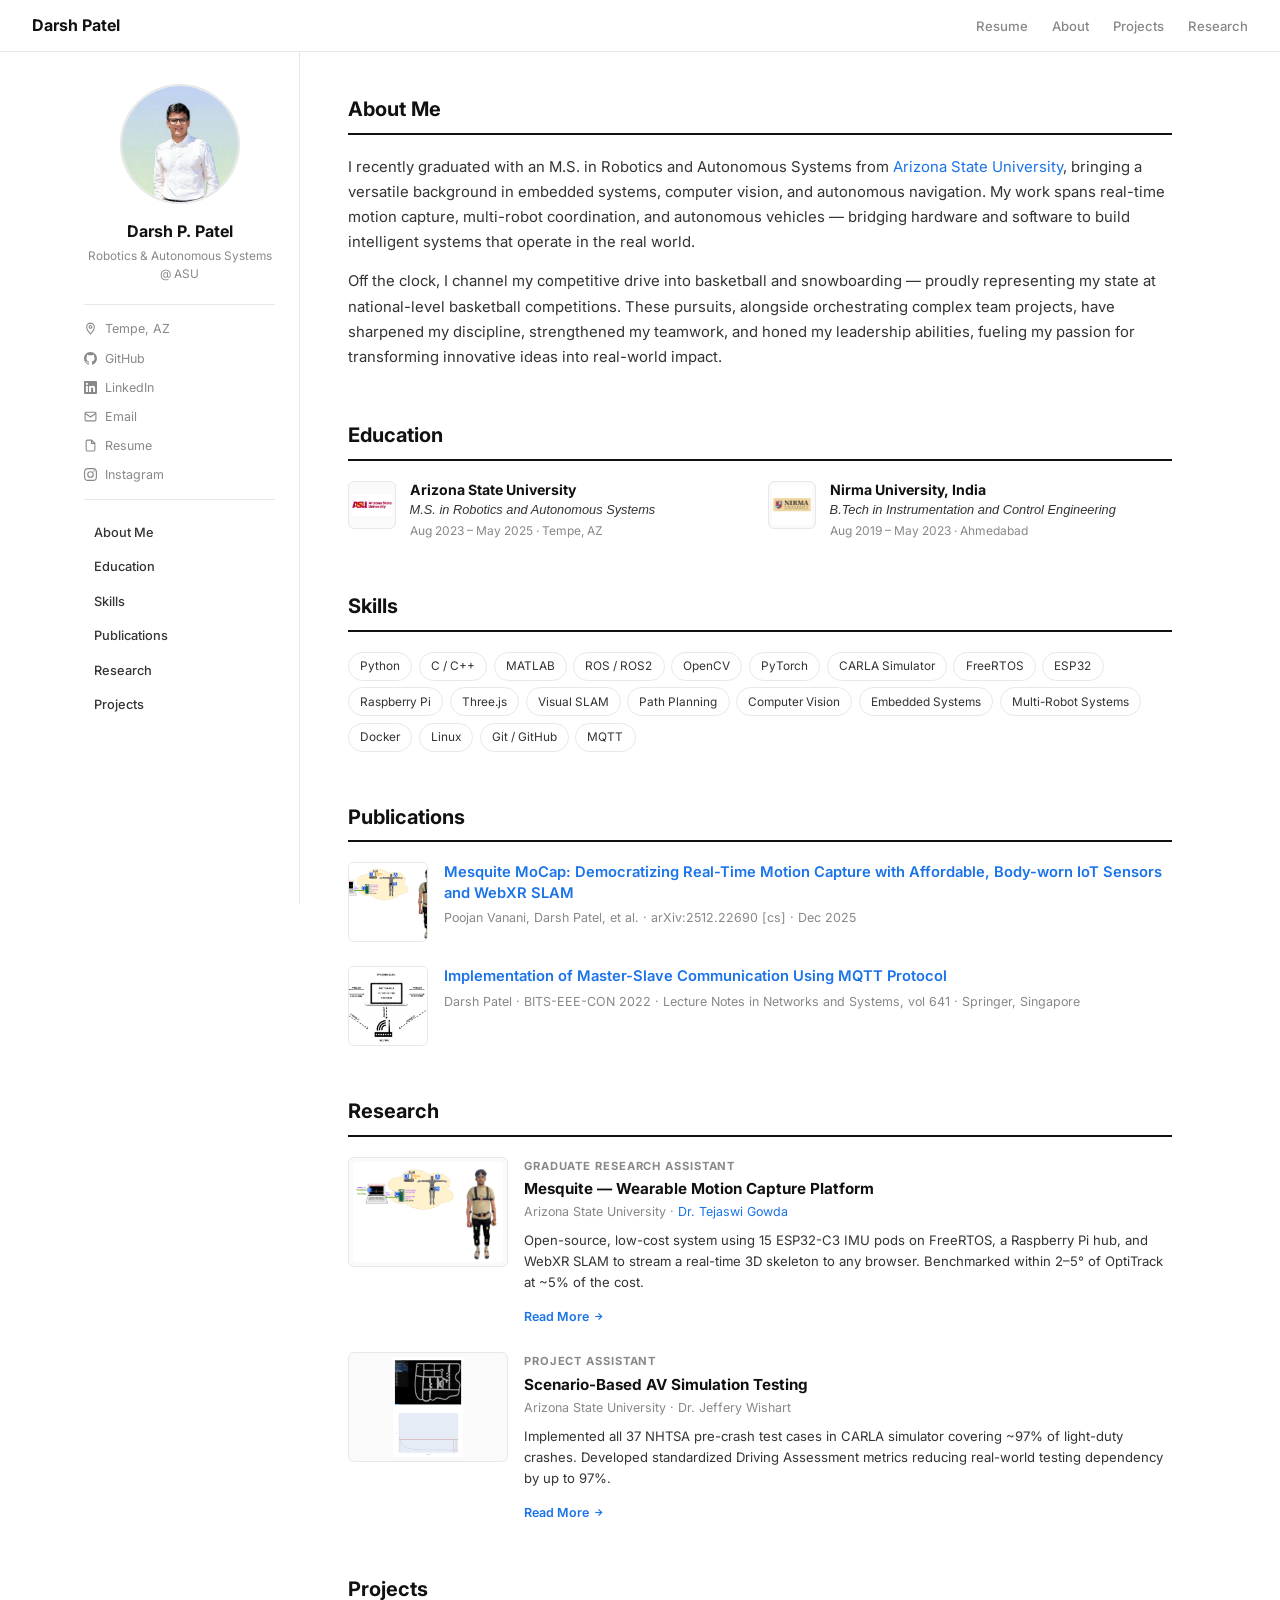
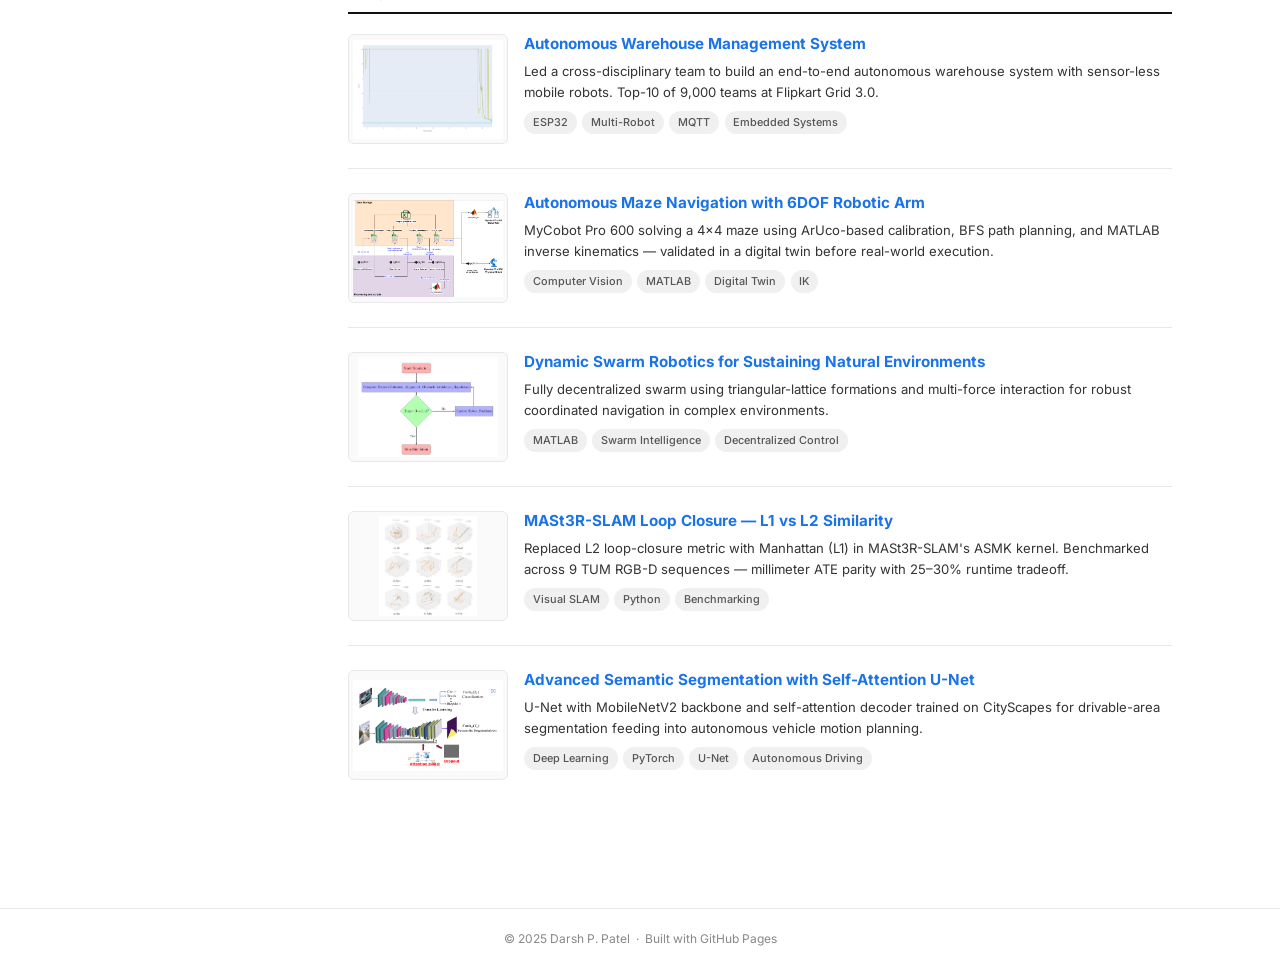
==== commit c269a855: "Add files via upload" ====
--- a/index.html
+++ b/index.html
@@ -12,14 +12,11 @@
 
     :root {
       --bg: #ffffff;
-      --surface: #f9f9f9;
-      --border: #e5e5e5;
+      --border: #e8e8e8;
       --text: #333333;
-      --muted: #777777;
+      --muted: #888888;
       --heading: #111111;
-      --accent: #111111;
-      --accent-light: #f3f3f3;
-      --accent-hover: #000000;
+      --link: #1a73e8;
     }
 
     html { scroll-behavior: smooth; }
@@ -29,260 +26,259 @@
       color: var(--text);
       font-size: 15px;
       line-height: 1.7;
+    }
+
+    /* TOP NAV */
+    .topnav {
       display: flex;
-      flex-direction: column;
-      min-height: 100vh;
-    }
+      align-items: center;
+      justify-content: space-between;
+      padding: 0.75rem 2rem;
+      border-bottom: 1px solid var(--border);
+      position: sticky;
+      top: 0;
+      background: #fff;
+      z-index: 100;
+    }
+    .topnav-name { font-weight: 700; font-size: 1rem; color: var(--heading); text-decoration: none; }
+    .topnav-links { display: flex; gap: 1.5rem; list-style: none; }
+    .topnav-links a { font-size: 0.82rem; font-weight: 500; color: var(--muted); text-decoration: none; transition: color 0.2s; }
+    .topnav-links a:hover { color: var(--heading); }
 
     /* LAYOUT */
     .layout {
       display: flex;
-      flex: 1;
-      max-width: 1180px;
+      max-width: 1160px;
       margin: 0 auto;
-      width: 100%;
+      min-height: calc(100vh - 48px);
     }
 
     /* SIDEBAR */
     .sidebar {
-      width: 255px;
+      width: 240px;
       flex-shrink: 0;
-      background: var(--bg);
+      padding: 2rem 1.5rem;
       border-right: 1px solid var(--border);
-      padding: 2.5rem 1.5rem;
       position: sticky;
-      top: 0;
-      height: 100vh;
+      top: 48px;
+      height: calc(100vh - 48px);
       overflow-y: auto;
-      display: flex;
-      flex-direction: column;
-      align-items: center;
-      text-align: center;
     }
 
     .sidebar-photo {
-      width: 130px;
-      height: 130px;
+      width: 120px; height: 120px;
       border-radius: 50%;
       overflow: hidden;
       border: 2px solid var(--border);
-      margin-bottom: 1rem;
-      background: var(--surface);
+      margin: 0 auto 0.85rem;
+      display: block;
     }
     .sidebar-photo img {
       width: 100%; height: 100%;
       object-fit: cover;
       object-position: center top;
-      display: block;
-    }
-
-    .sidebar-name { font-size: 1.05rem; font-weight: 700; color: var(--heading); margin-bottom: 0.2rem; }
-    .sidebar-tag  { font-size: 0.76rem; color: var(--muted); line-height: 1.5; margin-bottom: 1.2rem; }
-
-    hr.sdiv { width: 100%; border: none; border-top: 1px solid var(--border); margin: 0.75rem 0; }
-
-    .sidebar-meta { width: 100%; text-align: left; }
+    }
+
+    .sidebar-name { font-size: 1rem; font-weight: 700; color: var(--heading); text-align: center; margin-bottom: 0.2rem; }
+    .sidebar-tag  { font-size: 0.74rem; color: var(--muted); text-align: center; line-height: 1.5; margin-bottom: 1.25rem; }
+
+    hr.sdiv { border: none; border-top: 1px solid var(--border); margin: 0.85rem 0; }
+
     .meta-item {
       display: flex; align-items: center; gap: 0.5rem;
-      font-size: 0.78rem; color: var(--muted); margin-bottom: 0.5rem;
+      font-size: 0.78rem; color: var(--muted);
+      margin-bottom: 0.5rem;
     }
     .meta-item svg { width: 13px; height: 13px; flex-shrink: 0; }
     .meta-item a { color: var(--muted); text-decoration: none; transition: color 0.2s; }
-    .meta-item a:hover { color: var(--heading); }
-
-    .sidebar-nav { width: 100%; margin-top: 1.25rem; text-align: left; }
+    .meta-item a:hover { color: var(--link); }
+
+    .sidebar-nav { margin-top: 1rem; }
     .sidebar-nav a {
-      display: block; padding: 0.38rem 0.65rem;
-      font-size: 0.8rem; font-weight: 500; color: var(--text);
-      text-decoration: none; border-radius: 5px;
-      transition: background 0.15s, color 0.15s;
+      display: block; padding: 0.35rem 0.6rem;
+      font-size: 0.8rem; font-weight: 500;
+      color: var(--text); text-decoration: none;
+      border-radius: 5px; transition: background 0.15s, color 0.15s;
       margin-bottom: 0.1rem;
     }
-    .sidebar-nav a:hover { background: var(--accent-light); color: var(--heading); }
+    .sidebar-nav a:hover { background: #f5f5f5; color: var(--heading); }
 
     /* MAIN */
-    .main { flex: 1; padding: 3rem 3rem 4rem; min-width: 0; }
-
-    /* SECTIONS */
+    .main { flex: 1; padding: 2.5rem 3rem 5rem; min-width: 0; }
+
+    /* SECTION */
     .section { margin-bottom: 3rem; }
     .section-title {
-      font-size: 0.72rem; font-weight: 700;
-      color: var(--heading); text-transform: uppercase;
-      letter-spacing: 0.1em;
+      font-size: 1.25rem;
+      font-weight: 700;
+      color: var(--heading);
+      margin-bottom: 1.25rem;
+      padding-bottom: 0.4rem;
       border-bottom: 2px solid var(--heading);
-      padding-bottom: 0.35rem; margin-bottom: 1.5rem;
-      display: inline-block;
     }
 
     /* ABOUT */
-    .about-text p { margin-bottom: 0.8rem; font-size: 0.92rem; }
-    .about-text a { color: var(--heading); text-decoration: underline; text-underline-offset: 3px; }
-
-    /* ENTRY CARDS */
-    .entry-list { display: flex; flex-direction: column; gap: 0.85rem; }
-    .entry {
-      display: flex; gap: 1.1rem; align-items: flex-start;
-      background: var(--surface); border: 1px solid var(--border);
-      border-radius: 8px; padding: 0.9rem 1.1rem;
-    }
-    .entry-logo {
-      width: 48px; height: 48px; border-radius: 6px;
-      border: 1px solid var(--border); background: #fff;
+    .about-text p { margin-bottom: 0.85rem; font-size: 0.93rem; }
+    .about-text a { color: var(--link); text-decoration: none; }
+    .about-text a:hover { text-decoration: underline; }
+
+    /* EDUCATION — inline grid like Jay */
+    .edu-grid {
+      display: grid;
+      grid-template-columns: 1fr 1fr;
+      gap: 1rem;
+    }
+    .edu-item {
+      display: flex; gap: 0.85rem; align-items: flex-start;
+    }
+    .edu-logo {
+      width: 48px; height: 48px; flex-shrink: 0;
+      border: 1px solid var(--border); border-radius: 6px;
+      overflow: hidden; background: #fafafa;
       display: flex; align-items: center; justify-content: center;
-      flex-shrink: 0; overflow: hidden;
-    }
-    .entry-logo img { width: 100%; height: 100%; object-fit: contain; padding: 4px; }
-    .entry-logo span { font-size: 0.65rem; font-weight: 700; color: var(--muted); text-align: center; }
-    .entry-org   { font-size: 0.87rem; font-weight: 700; color: var(--heading); }
-    .entry-role  { font-size: 0.82rem; color: var(--text); margin-top: 0.1rem; }
-    .entry-dates { font-size: 0.74rem; color: var(--muted); margin-top: 0.15rem; }
-    .entry-desc  { font-size: 0.79rem; color: var(--muted); margin-top: 0.4rem; line-height: 1.55; }
-    .entry-desc a { color: var(--heading); text-decoration: underline; text-underline-offset: 2px; }
+    }
+    .edu-logo img { width: 100%; height: 100%; object-fit: contain; padding: 3px; }
+    .edu-org   { font-size: 0.88rem; font-weight: 700; color: var(--heading); line-height: 1.3; }
+    .edu-dates { font-size: 0.75rem; color: var(--muted); }
+    .edu-degree{ font-size: 0.8rem; color: var(--text); font-style: italic; }
 
     /* SKILLS */
-    .skills-grid { display: flex; flex-wrap: wrap; gap: 0.45rem; }
+    .skills-grid { display: flex; flex-wrap: wrap; gap: 0.4rem; }
     .skill-pill {
-      font-size: 0.74rem; font-weight: 500;
-      padding: 0.25rem 0.75rem;
-      background: var(--surface); border: 1px solid var(--border);
-      border-radius: 20px; color: var(--text);
+      font-size: 0.74rem; padding: 0.22rem 0.7rem;
+      border: 1px solid var(--border); border-radius: 20px;
+      color: var(--text); background: #fff;
     }
 
     /* PUBLICATIONS */
-    .pub-list { display: flex; flex-direction: column; gap: 1rem; }
-    .pub-card {
-      display: flex; gap: 1.1rem; align-items: flex-start;
-      background: var(--surface); border: 1px solid var(--border);
-      border-radius: 8px; padding: 0.9rem 1.1rem;
+    .pub-list { display: flex; flex-direction: column; gap: 1.5rem; }
+    .pub-item {
+      display: flex; gap: 1rem; align-items: flex-start;
+    }
+    .pub-thumb {
+      width: 80px; height: 80px; flex-shrink: 0;
+      border: 1px solid var(--border); border-radius: 6px;
+      overflow: hidden; background: #fafafa;
+    }
+    .pub-thumb img { width: 100%; height: 100%; object-fit: cover; }
+    .pub-item-title {
+      font-size: 0.92rem; font-weight: 600;
+      color: var(--link); text-decoration: none; line-height: 1.4;
+      display: block; margin-bottom: 0.25rem;
+    }
+    .pub-item-title:hover { text-decoration: underline; }
+    .pub-venue { font-size: 0.78rem; color: var(--muted); }
+
+    /* RESEARCH */
+    .research-list { display: flex; flex-direction: column; gap: 1.5rem; }
+    .research-item {
+      display: flex; gap: 1rem; align-items: flex-start;
+    }
+    .research-thumb {
+      width: 160px; height: 110px; flex-shrink: 0;
+      border: 1px solid var(--border); border-radius: 6px;
+      overflow: hidden; background: #fafafa;
+    }
+    .research-thumb img { width: 100%; height: 100%; object-fit: contain; padding: 4px; }
+    .research-type  { font-size: 0.7rem; font-weight: 700; text-transform: uppercase; letter-spacing: 0.08em; color: var(--muted); margin-bottom: 0.2rem; }
+    .research-title { font-size: 0.95rem; font-weight: 700; color: var(--heading); margin-bottom: 0.15rem; line-height: 1.3; }
+    .research-org   { font-size: 0.78rem; color: var(--muted); margin-bottom: 0.5rem; }
+    .research-org a { color: var(--link); text-decoration: none; }
+    .research-org a:hover { text-decoration: underline; }
+    .research-desc  { font-size: 0.82rem; color: var(--text); line-height: 1.6; margin-bottom: 0.6rem; }
+    .read-more {
+      font-size: 0.78rem; font-weight: 600;
+      color: var(--link); text-decoration: none;
+      display: inline-flex; align-items: center; gap: 0.25rem;
+    }
+    .read-more:hover { text-decoration: underline; }
+    .read-more svg { width: 11px; height: 11px; }
+
+    /* PROJECTS — exactly like Jay's list */
+    .project-list { display: flex; flex-direction: column; gap: 1.5rem; }
+    .project-item {
+      display: flex; gap: 1rem; align-items: flex-start;
       text-decoration: none;
-      transition: border-color 0.2s, box-shadow 0.2s;
-    }
-    .pub-card:hover { border-color: #999; box-shadow: 0 2px 10px rgba(0,0,0,0.06); }
-    .pub-thumb {
-      width: 58px; height: 58px; border-radius: 6px;
-      border: 1px solid var(--border); background: var(--surface);
-      flex-shrink: 0; overflow: hidden;
-      display: flex; align-items: center; justify-content: center;
-    }
-    .pub-thumb img { width: 100%; height: 100%; object-fit: cover; }
-    .pub-thumb span { font-size: 0.6rem; font-weight: 700; color: var(--muted); text-align: center; padding: 4px; line-height: 1.3; }
-    .pub-label  { font-size: 0.68rem; font-weight: 700; letter-spacing: 0.1em; text-transform: uppercase; color: var(--muted); margin-bottom: 0.25rem; }
-    .pub-title  { font-size: 0.86rem; font-weight: 600; color: var(--heading); line-height: 1.4; margin-bottom: 0.25rem; }
-    .pub-venue  { font-size: 0.76rem; color: var(--muted); }
-
-    /* RESEARCH */
-    .research-list { display: flex; flex-direction: column; gap: 1rem; }
-    .research-role {
-      background: var(--surface); border: 1px solid var(--border);
-      border-radius: 8px; overflow: hidden; display: flex;
-    }
-    .research-role-img {
-      width: 150px; flex-shrink: 0;
-      background: var(--surface);
-      display: flex; align-items: center; justify-content: center;
-    }
-    .research-role-img img { width: 100%; height: 100%; object-fit: contain; display: block; padding: 6px; }
-    .research-role-img .img-ph { font-size: 0.7rem; font-weight: 600; color: var(--muted); text-align: center; padding: 1rem; }
-    .research-role-body { flex: 1; padding: 1rem 1.2rem; }
-    .research-type  { font-size: 0.68rem; font-weight: 700; letter-spacing: 0.1em; text-transform: uppercase; color: var(--muted); margin-bottom: 0.2rem; }
-    .research-title { font-size: 0.9rem; font-weight: 700; color: var(--heading); line-height: 1.3; margin-bottom: 0.2rem; }
-    .research-org   { font-size: 0.78rem; color: var(--muted); margin-bottom: 0.6rem; }
-    .research-desc  { font-size: 0.8rem; color: var(--text); line-height: 1.6; margin-bottom: 0.75rem; }
-    .read-more {
-      display: inline-flex; align-items: center; gap: 0.3rem;
-      font-size: 0.76rem; font-weight: 600; color: var(--heading);
-      text-decoration: none; transition: gap 0.2s;
-    }
-    .read-more:hover { gap: 0.5rem; }
-    .read-more svg { width: 11px; height: 11px; }
-
-    /* PROJECTS */
-    .project-list { display: flex; flex-direction: column; gap: 1rem; }
-    .project-card {
-      display: flex; background: var(--surface);
-      border: 1px solid var(--border); border-radius: 8px;
-      overflow: hidden; text-decoration: none;
-      transition: border-color 0.2s, box-shadow 0.2s;
-    }
-    .project-card:hover { border-color: #999; box-shadow: 0 2px 10px rgba(0,0,0,0.06); }
+      padding-bottom: 1.5rem;
+      border-bottom: 1px solid var(--border);
+    }
+    .project-item:last-child { border-bottom: none; padding-bottom: 0; }
     .project-thumb {
-      width: 155px; flex-shrink: 0; height: 115px;
-      background: var(--surface); overflow: hidden;
-    }
-    .project-thumb img {
-      width: 100%; height: 100%;
-      object-fit: contain;
-      display: block;
-      padding: 6px;
-    }
-    .project-body { flex: 1; padding: 0.85rem 1.1rem; }
-    .project-title { font-size: 0.88rem; font-weight: 700; color: var(--heading); line-height: 1.3; margin-bottom: 0.35rem; }
-    .project-desc  { font-size: 0.79rem; color: var(--muted); line-height: 1.6; margin-bottom: 0.55rem; }
+      width: 160px; height: 110px; flex-shrink: 0;
+      border: 1px solid var(--border); border-radius: 6px;
+      overflow: hidden; background: #fafafa;
+    }
+    .project-thumb img { width: 100%; height: 100%; object-fit: contain; padding: 4px; display: block; }
+    .project-title {
+      font-size: 0.95rem; font-weight: 700;
+      color: var(--link); margin-bottom: 0.35rem; line-height: 1.35;
+    }
+    .project-item:hover .project-title { text-decoration: underline; }
+    .project-desc  { font-size: 0.82rem; color: var(--text); line-height: 1.6; margin-bottom: 0.5rem; }
     .tags { display: flex; flex-wrap: wrap; gap: 0.35rem; }
-    .tag {
-      font-size: 0.67rem; font-weight: 500;
-      background: #eeeeee; color: #444;
-      padding: 0.18rem 0.55rem; border-radius: 20px;
-    }
+    .tag { font-size: 0.68rem; font-weight: 500; background: #f0f0f0; color: #555; padding: 0.15rem 0.55rem; border-radius: 20px; }
 
     /* FOOTER */
-    footer {
-      text-align: center; padding: 1.25rem;
-      font-size: 0.75rem; color: var(--muted);
-      border-top: 1px solid var(--border);
-      background: var(--bg);
-    }
+    footer { text-align: center; padding: 1.25rem; font-size: 0.75rem; color: var(--muted); border-top: 1px solid var(--border); }
 
     /* RESPONSIVE */
     @media (max-width: 768px) {
       .layout { flex-direction: column; }
-      .sidebar { width: 100%; height: auto; position: static; border-right: none; border-bottom: 1px solid var(--border); padding: 1.5rem; }
+      .sidebar { width: 100%; height: auto; position: static; border-right: none; border-bottom: 1px solid var(--border); }
       .main { padding: 1.5rem; }
-      .research-role { flex-direction: column; }
-      .research-role-img { width: 100%; height: 130px; }
-      .project-thumb { width: 110px; height: 90px; }
+      .edu-grid { grid-template-columns: 1fr; }
+      .research-thumb, .project-thumb { width: 110px; height: 80px; }
     }
   </style>
 </head>
 <body>
 
+<!-- TOP NAV like Jay's -->
+<nav class="topnav">
+  <a class="topnav-name" href="#">Darsh Patel</a>
+  <ul class="topnav-links">
+    <li><a href="images/Darsh_Robotics.pdf" target="_blank">Resume</a></li>
+    <li><a href="#about">About</a></li>
+    <li><a href="#projects">Projects</a></li>
+    <li><a href="#research">Research</a></li>
+  </ul>
+</nav>
+
 <div class="layout">
 
   <!-- SIDEBAR -->
   <aside class="sidebar">
-    <div class="sidebar-photo">
+    <a class="sidebar-photo" href="#">
       <img src="images/profile.jpg" alt="Darsh Patel" />
-    </div>
+    </a>
     <div class="sidebar-name">Darsh P. Patel</div>
-    <div class="sidebar-tag">M.S. Robotics &amp; Autonomous Systems · ASU</div>
+    <div class="sidebar-tag">Robotics &amp; Autonomous Systems @ ASU</div>
 
     <hr class="sdiv" />
 
-    <div class="sidebar-meta">
-      <div class="meta-item">
-        <svg fill="none" stroke="currentColor" stroke-width="2" viewBox="0 0 24 24"><path d="M12 2C8.13 2 5 5.13 5 9c0 5.25 7 13 7 13s7-7.75 7-13c0-3.87-3.13-7-7-7z"/><circle cx="12" cy="9" r="2.5"/></svg>
-        Tempe, AZ
-      </div>
-      <div class="meta-item">
-        <svg fill="currentColor" viewBox="0 0 24 24"><path d="M12 0C5.37 0 0 5.37 0 12c0 5.3 3.44 9.8 8.2 11.38.6.11.82-.26.82-.58v-2.03c-3.34.73-4.04-1.61-4.04-1.61-.55-1.38-1.33-1.75-1.33-1.75-1.09-.74.08-.73.08-.73 1.2.09 1.84 1.24 1.84 1.24 1.07 1.83 2.8 1.3 3.48 1 .1-.78.42-1.3.76-1.6-2.67-.3-5.47-1.33-5.47-5.93 0-1.31.47-2.38 1.24-3.22-.12-.3-.54-1.52.12-3.18 0 0 1.01-.32 3.3 1.23a11.5 11.5 0 0 1 3-.4c1.02 0 2.04.13 3 .4 2.28-1.55 3.29-1.23 3.29-1.23.66 1.66.24 2.88.12 3.18.77.84 1.24 1.91 1.24 3.22 0 4.61-2.81 5.63-5.48 5.92.43.37.81 1.1.81 2.22v3.29c0 .32.21.7.82.58C20.56 21.8 24 17.3 24 12 24 5.37 18.63 0 12 0z"/></svg>
-        <a href="https://github.com/darsh1406" target="_blank" rel="noopener">GitHub</a>
-      </div>
-      <div class="meta-item">
-        <svg fill="currentColor" viewBox="0 0 24 24"><path d="M20.45 20.45h-3.56v-5.57c0-1.33-.03-3.04-1.85-3.04-1.85 0-2.13 1.45-2.13 2.94v5.67H9.35V9h3.41v1.56h.05c.48-.9 1.64-1.85 3.37-1.85 3.6 0 4.27 2.37 4.27 5.45v6.29zM5.34 7.43a2.07 2.07 0 1 1 0-4.14 2.07 2.07 0 0 1 0 4.14zM7.12 20.45H3.55V9h3.57v11.45zM22.23 0H1.77C.79 0 0 .77 0 1.73v20.54C0 23.23.79 24 1.77 24h20.46C23.21 24 24 23.23 24 22.27V1.73C24 .77 23.21 0 22.23 0z"/></svg>
-        <a href="https://www.linkedin.com/in/darshptl" target="_blank" rel="noopener">LinkedIn</a>
-      </div>
-      <div class="meta-item">
-        <svg fill="none" stroke="currentColor" stroke-width="2" viewBox="0 0 24 24"><path d="M4 4h16c1.1 0 2 .9 2 2v12c0 1.1-.9 2-2 2H4c-1.1 0-2-.9-2-2V6c0-1.1.9-2 2-2z"/><polyline points="22,6 12,13 2,6"/></svg>
-        <a href="mailto:darshp1406@gmail.com">darshp1406@gmail.com</a>
-      </div>
-      <div class="meta-item">
-        <svg fill="none" stroke="currentColor" stroke-width="2" viewBox="0 0 24 24"><path d="M14 2H6a2 2 0 0 0-2 2v16a2 2 0 0 0 2 2h12a2 2 0 0 0 2-2V8z"/><polyline points="14 2 14 8 20 8"/></svg>
-        <a href="images/Darsh_Robotics.pdf" target="_blank" rel="noopener">Resume</a>
-      </div>
-      <div class="meta-item">
-        <svg fill="currentColor" viewBox="0 0 24 24"><path d="M12 2.163c3.204 0 3.584.012 4.85.07 3.252.148 4.771 1.691 4.919 4.919.058 1.265.069 1.645.069 4.849 0 3.205-.012 3.584-.069 4.849-.149 3.225-1.664 4.771-4.919 4.919-1.266.058-1.644.07-4.85.07-3.204 0-3.584-.012-4.849-.07-3.26-.149-4.771-1.699-4.919-4.92-.058-1.265-.07-1.644-.07-4.849 0-3.204.013-3.583.07-4.849.149-3.227 1.664-4.771 4.919-4.919 1.266-.057 1.645-.069 4.849-.069zM12 0C8.741 0 8.333.014 7.053.072 2.695.272.273 2.69.073 7.052.014 8.333 0 8.741 0 12c0 3.259.014 3.668.072 4.948.2 4.358 2.618 6.78 6.98 6.98C8.333 23.986 8.741 24 12 24c3.259 0 3.668-.014 4.948-.072 4.354-.2 6.782-2.618 6.979-6.98.059-1.28.073-1.689.073-4.948 0-3.259-.014-3.667-.072-4.947-.196-4.354-2.617-6.78-6.979-6.98C15.668.014 15.259 0 12 0zm0 5.838a6.162 6.162 0 1 0 0 12.324 6.162 6.162 0 0 0 0-12.324zM12 16a4 4 0 1 1 0-8 4 4 0 0 1 0 8zm6.406-11.845a1.44 1.44 0 1 0 0 2.881 1.44 1.44 0 0 0 0-2.881z"/></svg>
-        <a href="https://www.instagram.com/darsh1406" target="_blank" rel="noopener">Instagram</a>
-      </div>
+    <div class="meta-item">
+      <svg fill="none" stroke="currentColor" stroke-width="2" viewBox="0 0 24 24"><path d="M12 2C8.13 2 5 5.13 5 9c0 5.25 7 13 7 13s7-7.75 7-13c0-3.87-3.13-7-7-7z"/><circle cx="12" cy="9" r="2.5"/></svg>
+      Tempe, AZ
+    </div>
+    <div class="meta-item">
+      <svg fill="currentColor" viewBox="0 0 24 24"><path d="M12 0C5.37 0 0 5.37 0 12c0 5.3 3.44 9.8 8.2 11.38.6.11.82-.26.82-.58v-2.03c-3.34.73-4.04-1.61-4.04-1.61-.55-1.38-1.33-1.75-1.33-1.75-1.09-.74.08-.73.08-.73 1.2.09 1.84 1.24 1.84 1.24 1.07 1.83 2.8 1.3 3.48 1 .1-.78.42-1.3.76-1.6-2.67-.3-5.47-1.33-5.47-5.93 0-1.31.47-2.38 1.24-3.22-.12-.3-.54-1.52.12-3.18 0 0 1.01-.32 3.3 1.23a11.5 11.5 0 0 1 3-.4c1.02 0 2.04.13 3 .4 2.28-1.55 3.29-1.23 3.29-1.23.66 1.66.24 2.88.12 3.18.77.84 1.24 1.91 1.24 3.22 0 4.61-2.81 5.63-5.48 5.92.43.37.81 1.1.81 2.22v3.29c0 .32.21.7.82.58C20.56 21.8 24 17.3 24 12 24 5.37 18.63 0 12 0z"/></svg>
+      <a href="https://github.com/darsh1406" target="_blank" rel="noopener">GitHub</a>
+    </div>
+    <div class="meta-item">
+      <svg fill="currentColor" viewBox="0 0 24 24"><path d="M20.45 20.45h-3.56v-5.57c0-1.33-.03-3.04-1.85-3.04-1.85 0-2.13 1.45-2.13 2.94v5.67H9.35V9h3.41v1.56h.05c.48-.9 1.64-1.85 3.37-1.85 3.6 0 4.27 2.37 4.27 5.45v6.29zM5.34 7.43a2.07 2.07 0 1 1 0-4.14 2.07 2.07 0 0 1 0 4.14zM7.12 20.45H3.55V9h3.57v11.45zM22.23 0H1.77C.79 0 0 .77 0 1.73v20.54C0 23.23.79 24 1.77 24h20.46C23.21 24 24 23.23 24 22.27V1.73C24 .77 23.21 0 22.23 0z"/></svg>
+      <a href="https://www.linkedin.com/in/darshptl" target="_blank" rel="noopener">LinkedIn</a>
+    </div>
+    <div class="meta-item">
+      <svg fill="none" stroke="currentColor" stroke-width="2" viewBox="0 0 24 24"><path d="M4 4h16c1.1 0 2 .9 2 2v12c0 1.1-.9 2-2 2H4c-1.1 0-2-.9-2-2V6c0-1.1.9-2 2-2z"/><polyline points="22,6 12,13 2,6"/></svg>
+      <a href="mailto:darshp1406@gmail.com">Email</a>
+    </div>
+    <div class="meta-item">
+      <svg fill="none" stroke="currentColor" stroke-width="2" viewBox="0 0 24 24"><path d="M14 2H6a2 2 0 0 0-2 2v16a2 2 0 0 0 2 2h12a2 2 0 0 0 2-2V8z"/><polyline points="14 2 14 8 20 8"/></svg>
+      <a href="images/Darsh_Robotics.pdf" target="_blank" rel="noopener">Resume</a>
+    </div>
+    <div class="meta-item">
+      <svg fill="currentColor" viewBox="0 0 24 24"><path d="M12 2.163c3.204 0 3.584.012 4.85.07 3.252.148 4.771 1.691 4.919 4.919.058 1.265.069 1.645.069 4.849 0 3.205-.012 3.584-.069 4.849-.149 3.225-1.664 4.771-4.919 4.919-1.266.058-1.644.07-4.85.07-3.204 0-3.584-.012-4.849-.07-3.26-.149-4.771-1.699-4.919-4.92-.058-1.265-.07-1.644-.07-4.849 0-3.204.013-3.583.07-4.849.149-3.227 1.664-4.771 4.919-4.919 1.266-.057 1.645-.069 4.849-.069zM12 0C8.741 0 8.333.014 7.053.072 2.695.272.273 2.69.073 7.052.014 8.333 0 8.741 0 12c0 3.259.014 3.668.072 4.948.2 4.358 2.618 6.78 6.98 6.98C8.333 23.986 8.741 24 12 24c3.259 0 3.668-.014 4.948-.072 4.354-.2 6.782-2.618 6.979-6.98.059-1.28.073-1.689.073-4.948 0-3.259-.014-3.667-.072-4.947-.196-4.354-2.617-6.78-6.979-6.98C15.668.014 15.259 0 12 0zm0 5.838a6.162 6.162 0 1 0 0 12.324 6.162 6.162 0 0 0 0-12.324zM12 16a4 4 0 1 1 0-8 4 4 0 0 1 0 8zm6.406-11.845a1.44 1.44 0 1 0 0 2.881 1.44 1.44 0 0 0 0-2.881z"/></svg>
+      <a href="https://www.instagram.com/darsh1406" target="_blank" rel="noopener">Instagram</a>
     </div>
 
     <hr class="sdiv" />
@@ -312,25 +308,21 @@
     <!-- EDUCATION -->
     <section class="section" id="education">
       <div class="section-title">Education</div>
-      <div class="entry-list">
-        <div class="entry">
-          <div class="entry-logo">
-            <img src="images/asu.png" alt="ASU" />
-          </div>
-          <div>
-            <div class="entry-org">Arizona State University</div>
-            <div class="entry-role">M.S. in Robotics and Autonomous Systems</div>
-            <div class="entry-dates">Aug 2023 – May 2025 · Tempe, AZ</div>
-          </div>
-        </div>
-        <div class="entry">
-          <div class="entry-logo">
-            <img src="images/nirma.jpg" alt="Nirma University" />
-          </div>
-          <div>
-            <div class="entry-org">Nirma University, Ahmedabad, India</div>
-            <div class="entry-role">B.Tech in Instrumentation and Control Engineering</div>
-            <div class="entry-dates">Aug 2019 – May 2023</div>
+      <div class="edu-grid">
+        <div class="edu-item">
+          <div class="edu-logo"><img src="images/asu.png" alt="ASU" /></div>
+          <div>
+            <div class="edu-org">Arizona State University</div>
+            <div class="edu-degree">M.S. in Robotics and Autonomous Systems</div>
+            <div class="edu-dates">Aug 2023 – May 2025 · Tempe, AZ</div>
+          </div>
+        </div>
+        <div class="edu-item">
+          <div class="edu-logo"><img src="images/nirma.jpg" alt="Nirma" /></div>
+          <div>
+            <div class="edu-org">Nirma University, India</div>
+            <div class="edu-degree">B.Tech in Instrumentation and Control Engineering</div>
+            <div class="edu-dates">Aug 2019 – May 2023 · Ahmedabad</div>
           </div>
         </div>
       </div>
@@ -340,26 +332,16 @@
     <section class="section" id="skills">
       <div class="section-title">Skills</div>
       <div class="skills-grid">
-        <span class="skill-pill">Python</span>
-        <span class="skill-pill">C / C++</span>
-        <span class="skill-pill">MATLAB</span>
-        <span class="skill-pill">ROS / ROS2</span>
-        <span class="skill-pill">OpenCV</span>
-        <span class="skill-pill">PyTorch</span>
-        <span class="skill-pill">CARLA Simulator</span>
-        <span class="skill-pill">FreeRTOS</span>
-        <span class="skill-pill">ESP32</span>
-        <span class="skill-pill">Raspberry Pi</span>
-        <span class="skill-pill">Three.js</span>
-        <span class="skill-pill">Visual SLAM</span>
-        <span class="skill-pill">Path Planning</span>
-        <span class="skill-pill">Computer Vision</span>
-        <span class="skill-pill">Embedded Systems</span>
-        <span class="skill-pill">Multi-Robot Systems</span>
-        <span class="skill-pill">Docker</span>
-        <span class="skill-pill">Linux</span>
-        <span class="skill-pill">Git / GitHub</span>
-        <span class="skill-pill">MQTT</span>
+        <span class="skill-pill">Python</span><span class="skill-pill">C / C++</span>
+        <span class="skill-pill">MATLAB</span><span class="skill-pill">ROS / ROS2</span>
+        <span class="skill-pill">OpenCV</span><span class="skill-pill">PyTorch</span>
+        <span class="skill-pill">CARLA Simulator</span><span class="skill-pill">FreeRTOS</span>
+        <span class="skill-pill">ESP32</span><span class="skill-pill">Raspberry Pi</span>
+        <span class="skill-pill">Three.js</span><span class="skill-pill">Visual SLAM</span>
+        <span class="skill-pill">Path Planning</span><span class="skill-pill">Computer Vision</span>
+        <span class="skill-pill">Embedded Systems</span><span class="skill-pill">Multi-Robot Systems</span>
+        <span class="skill-pill">Docker</span><span class="skill-pill">Linux</span>
+        <span class="skill-pill">Git / GitHub</span><span class="skill-pill">MQTT</span>
       </div>
     </section>
 
@@ -368,27 +350,25 @@
       <div class="section-title">Publications</div>
       <div class="pub-list">
 
-        <a class="pub-card" href="https://arxiv.org/abs/2512.22690" target="_blank" rel="noopener">
-          <div class="pub-thumb">
-            <img src="images/mesquite-1.png" alt="Mesquite MoCap" />
-          </div>
-          <div>
-            <div class="pub-label">arXiv · 2025</div>
-            <div class="pub-title">Mesquite MoCap: Democratizing Real-Time Motion Capture with Affordable, Body-worn IoT Sensors and WebXR SLAM</div>
-            <div class="pub-venue">Poojan Vanani, Darsh Patel, et al. arXiv:2512.22690 [cs], Dec. 2025</div>
-          </div>
-        </a>
-
-        <a class="pub-card" href="https://link.springer.com/chapter/10.1007/978-981-99-0483-9_2" target="_blank" rel="noopener">
-          <div class="pub-thumb">
-            <img src="images/publication.png" alt="Springer" />
-          </div>
-          <div>
-            <div class="pub-label">Springer · BITS-EEE-CON 2022</div>
-            <div class="pub-title">Implementation of Master-Slave Communication Using MQTT Protocol</div>
-            <div class="pub-venue">Darsh Patel. In: Next Generation Systems and Networks. LNNS vol 641. Springer, Singapore.</div>
-          </div>
-        </a>
+        <div class="pub-item">
+          <div class="pub-thumb"><img src="images/mesquite-1.png" alt="Mesquite MoCap" /></div>
+          <div>
+            <a class="pub-item-title" href="https://arxiv.org/abs/2512.22690" target="_blank" rel="noopener">
+              Mesquite MoCap: Democratizing Real-Time Motion Capture with Affordable, Body-worn IoT Sensors and WebXR SLAM
+            </a>
+            <div class="pub-venue">Poojan Vanani, Darsh Patel, et al. · arXiv:2512.22690 [cs] · Dec 2025</div>
+          </div>
+        </div>
+
+        <div class="pub-item">
+          <div class="pub-thumb"><img src="images/publication.png" alt="Springer" /></div>
+          <div>
+            <a class="pub-item-title" href="https://link.springer.com/chapter/10.1007/978-981-99-0483-9_2" target="_blank" rel="noopener">
+              Implementation of Master-Slave Communication Using MQTT Protocol
+            </a>
+            <div class="pub-venue">Darsh Patel · BITS-EEE-CON 2022 · Lecture Notes in Networks and Systems, vol 641 · Springer, Singapore</div>
+          </div>
+        </div>
 
       </div>
     </section>
@@ -398,11 +378,9 @@
       <div class="section-title">Research</div>
       <div class="research-list">
 
-        <div class="research-role">
-          <div class="research-role-img" style="min-height:120px;">
-            <img src="images/mesquite-1.png" alt="Mesquite" />
-          </div>
-          <div class="research-role-body">
+        <div class="research-item">
+          <div class="research-thumb"><img src="images/mesquite-1.png" alt="Mesquite" /></div>
+          <div>
             <div class="research-type">Graduate Research Assistant</div>
             <div class="research-title">Mesquite — Wearable Motion Capture Platform</div>
             <div class="research-org">Arizona State University · <a href="https://www.linkedin.com/in/tejaswigowda" target="_blank" rel="noopener">Dr. Tejaswi Gowda</a></div>
@@ -411,11 +389,9 @@
           </div>
         </div>
 
-        <div class="research-role">
-          <div class="research-role-img" style="min-height:120px;">
-            <img src="images/carla-2.png" alt="CARLA" />
-          </div>
-          <div class="research-role-body">
+        <div class="research-item">
+          <div class="research-thumb"><img src="images/carla-2.png" alt="CARLA" /></div>
+          <div>
             <div class="research-type">Project Assistant</div>
             <div class="research-title">Scenario-Based AV Simulation Testing</div>
             <div class="research-org">Arizona State University · Dr. Jeffery Wishart</div>
@@ -432,55 +408,45 @@
       <div class="section-title">Projects</div>
       <div class="project-list">
 
-        <a class="project-card" href="project-warehouse.html">
-          <div class="project-thumb">
-            <img src="images/maze-1.png" alt="Warehouse" />
-          </div>
-          <div class="project-body">
+        <a class="project-item" href="project-warehouse.html">
+          <div class="project-thumb"><img src="images/carla-1.png" alt="Warehouse" /></div>
+          <div>
             <div class="project-title">Autonomous Warehouse Management System</div>
             <div class="project-desc">Led a cross-disciplinary team to build an end-to-end autonomous warehouse system with sensor-less mobile robots. Top-10 of 9,000 teams at Flipkart Grid 3.0.</div>
             <div class="tags"><span class="tag">ESP32</span><span class="tag">Multi-Robot</span><span class="tag">MQTT</span><span class="tag">Embedded Systems</span></div>
           </div>
         </a>
 
-        <a class="project-card" href="project-maze.html">
-          <div class="project-thumb">
-            <img src="images/maze-1.png" alt="Maze" />
-          </div>
-          <div class="project-body">
+        <a class="project-item" href="project-maze.html">
+          <div class="project-thumb"><img src="images/maze-1.png" alt="Maze" /></div>
+          <div>
             <div class="project-title">Autonomous Maze Navigation with 6DOF Robotic Arm</div>
             <div class="project-desc">MyCobot Pro 600 solving a 4×4 maze using ArUco-based calibration, BFS path planning, and MATLAB inverse kinematics — validated in a digital twin before real-world execution.</div>
             <div class="tags"><span class="tag">Computer Vision</span><span class="tag">MATLAB</span><span class="tag">Digital Twin</span><span class="tag">IK</span></div>
           </div>
         </a>
 
-        <a class="project-card" href="project-swarm.html">
-          <div class="project-thumb">
-            <img src="images/swarm-1.png" alt="Swarm" />
-          </div>
-          <div class="project-body">
+        <a class="project-item" href="project-swarm.html">
+          <div class="project-thumb"><img src="images/swarm-1.png" alt="Swarm" /></div>
+          <div>
             <div class="project-title">Dynamic Swarm Robotics for Sustaining Natural Environments</div>
             <div class="project-desc">Fully decentralized swarm using triangular-lattice formations and multi-force interaction for robust coordinated navigation in complex environments.</div>
             <div class="tags"><span class="tag">MATLAB</span><span class="tag">Swarm Intelligence</span><span class="tag">Decentralized Control</span></div>
           </div>
         </a>
 
-        <a class="project-card" href="project-slam.html">
-          <div class="project-thumb">
-            <img src="images/slam-1.png" alt="SLAM" />
-          </div>
-          <div class="project-body">
+        <a class="project-item" href="project-slam.html">
+          <div class="project-thumb"><img src="images/slam-1.png" alt="SLAM" /></div>
+          <div>
             <div class="project-title">MASt3R-SLAM Loop Closure — L1 vs L2 Similarity</div>
             <div class="project-desc">Replaced L2 loop-closure metric with Manhattan (L1) in MASt3R-SLAM's ASMK kernel. Benchmarked across 9 TUM RGB-D sequences — millimeter ATE parity with 25–30% runtime tradeoff.</div>
             <div class="tags"><span class="tag">Visual SLAM</span><span class="tag">Python</span><span class="tag">Benchmarking</span></div>
           </div>
         </a>
 
-        <a class="project-card" href="project-segmentation.html">
-          <div class="project-thumb">
-            <img src="images/seg-1.png" alt="Segmentation" />
-          </div>
-          <div class="project-body">
+        <a class="project-item" href="project-segmentation.html">
+          <div class="project-thumb"><img src="images/seg-1.png" alt="Segmentation" /></div>
+          <div>
             <div class="project-title">Advanced Semantic Segmentation with Self-Attention U-Net</div>
             <div class="project-desc">U-Net with MobileNetV2 backbone and self-attention decoder trained on CityScapes for drivable-area segmentation feeding into autonomous vehicle motion planning.</div>
             <div class="tags"><span class="tag">Deep Learning</span><span class="tag">PyTorch</span><span class="tag">U-Net</span><span class="tag">Autonomous Driving</span></div>
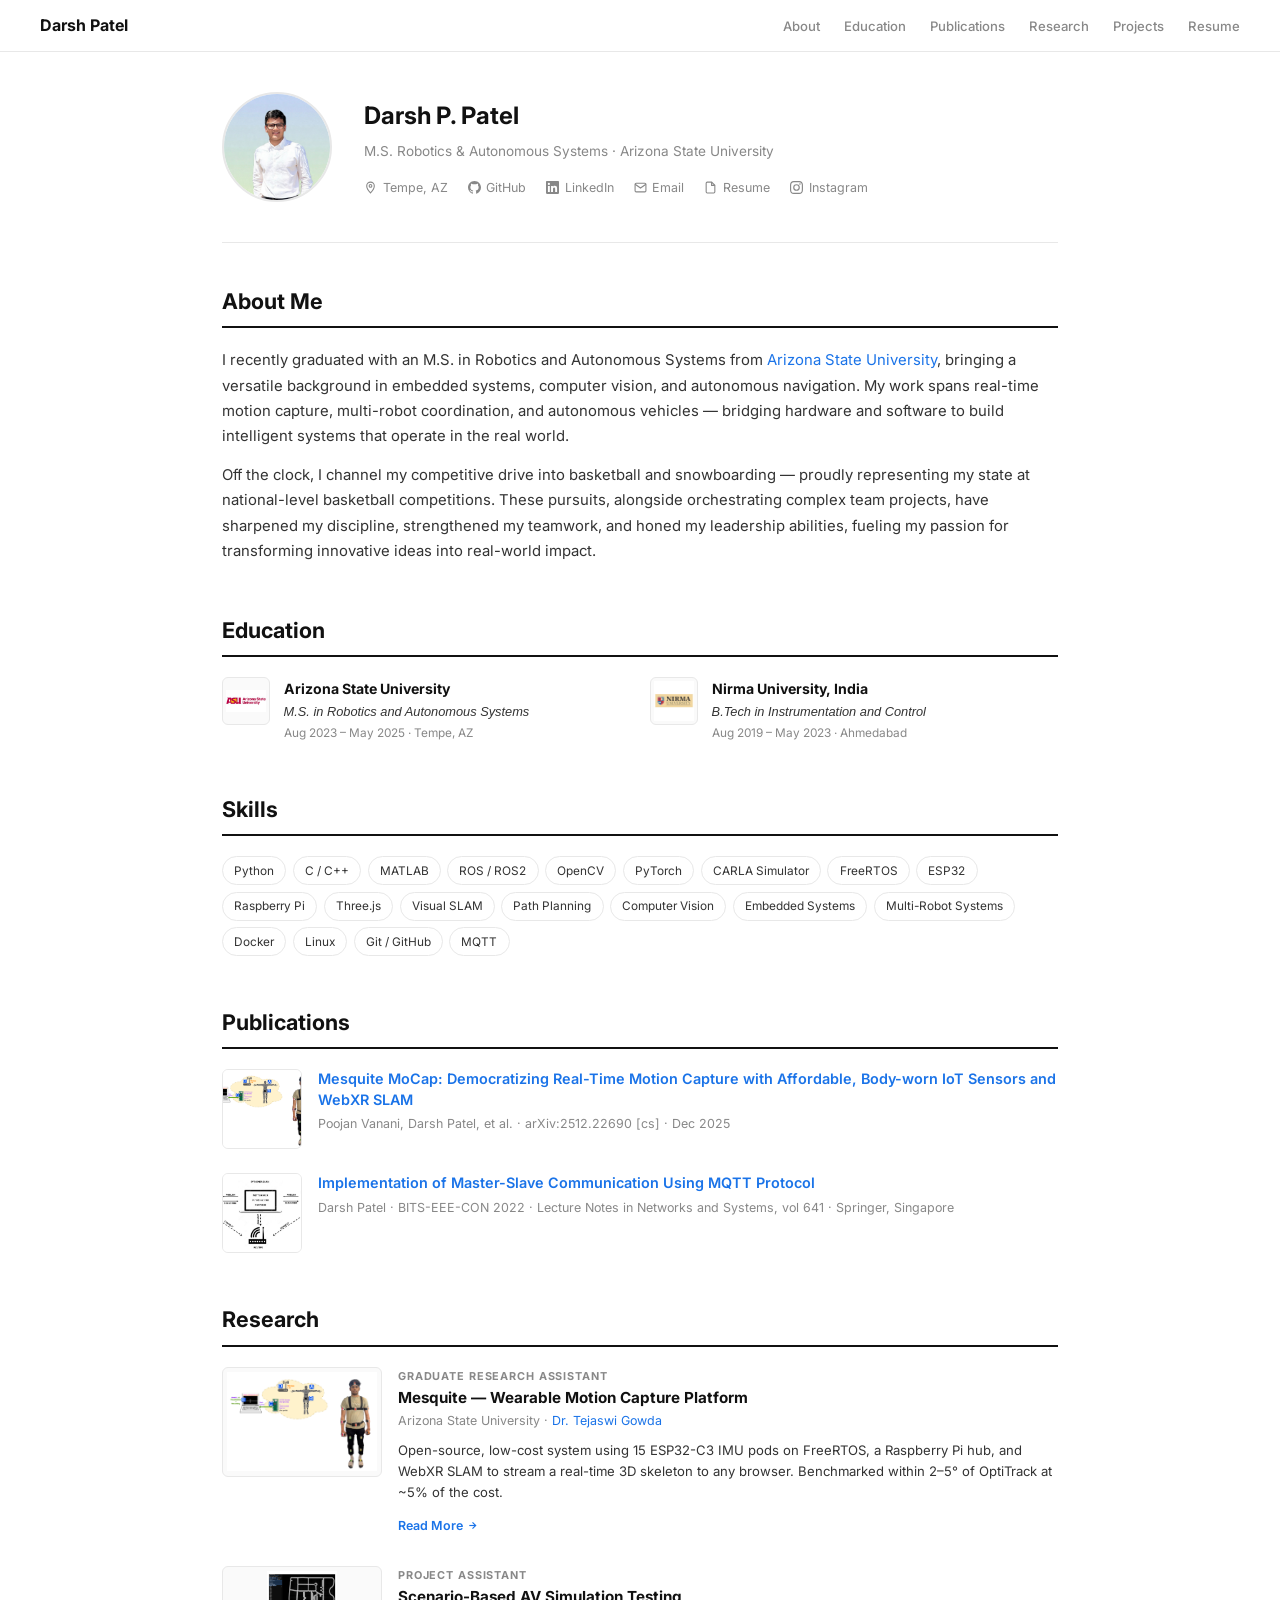
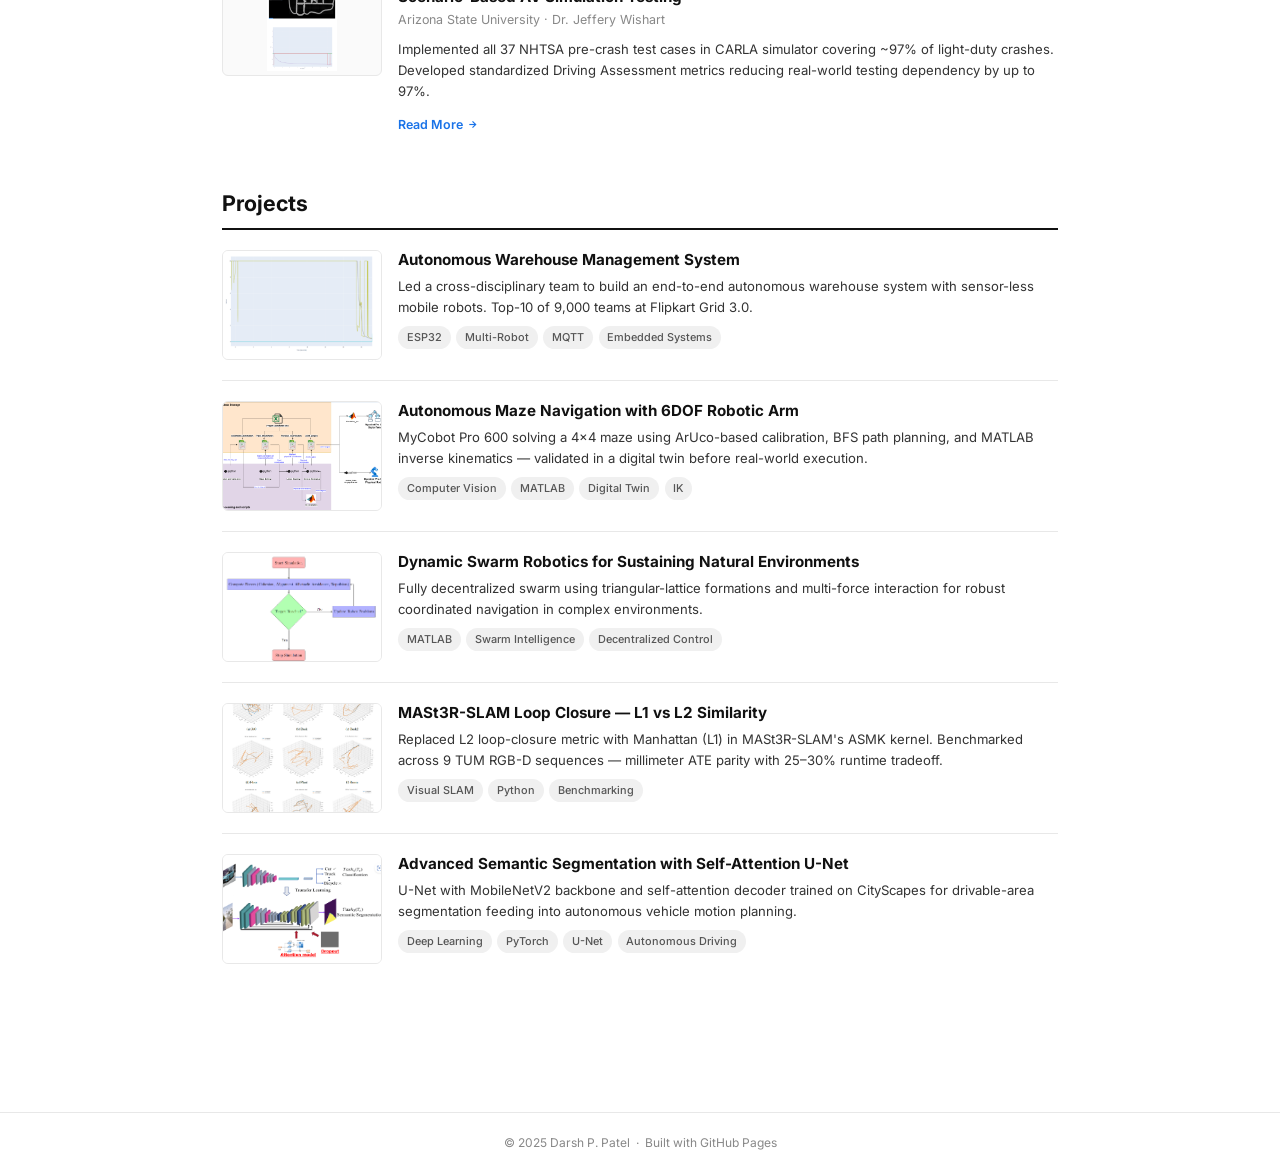
==== commit 8dbf8f78: "Add files via upload" ====
--- a/index.html
+++ b/index.html
@@ -9,111 +9,55 @@
   <link href="https://fonts.googleapis.com/css2?family=Inter:wght@300;400;500;600;700&display=swap" rel="stylesheet" />
   <style>
     *, *::before, *::after { box-sizing: border-box; margin: 0; padding: 0; }
-
     :root {
-      --bg: #ffffff;
-      --border: #e8e8e8;
-      --text: #333333;
-      --muted: #888888;
-      --heading: #111111;
+      --bg: #ffffff; --border: #e8e8e8;
+      --text: #333333; --muted: #888888; --heading: #111111;
       --link: #1a73e8;
     }
-
     html { scroll-behavior: smooth; }
-    body {
-      font-family: 'Inter', sans-serif;
-      background: var(--bg);
-      color: var(--text);
-      font-size: 15px;
-      line-height: 1.7;
-    }
+    body { font-family: 'Inter', sans-serif; background: var(--bg); color: var(--text); font-size: 15px; line-height: 1.7; }
 
     /* TOP NAV */
     .topnav {
-      display: flex;
-      align-items: center;
-      justify-content: space-between;
-      padding: 0.75rem 2rem;
-      border-bottom: 1px solid var(--border);
-      position: sticky;
-      top: 0;
-      background: #fff;
-      z-index: 100;
+      position: sticky; top: 0; z-index: 100;
+      display: flex; align-items: center; justify-content: space-between;
+      padding: 0.75rem 2.5rem;
+      background: #fff; border-bottom: 1px solid var(--border);
     }
     .topnav-name { font-weight: 700; font-size: 1rem; color: var(--heading); text-decoration: none; }
     .topnav-links { display: flex; gap: 1.5rem; list-style: none; }
     .topnav-links a { font-size: 0.82rem; font-weight: 500; color: var(--muted); text-decoration: none; transition: color 0.2s; }
     .topnav-links a:hover { color: var(--heading); }
 
-    /* LAYOUT */
-    .layout {
-      display: flex;
-      max-width: 1160px;
-      margin: 0 auto;
-      min-height: calc(100vh - 48px);
-    }
-
-    /* SIDEBAR */
-    .sidebar {
-      width: 240px;
-      flex-shrink: 0;
-      padding: 2rem 1.5rem;
-      border-right: 1px solid var(--border);
-      position: sticky;
-      top: 48px;
-      height: calc(100vh - 48px);
-      overflow-y: auto;
-    }
-
-    .sidebar-photo {
-      width: 120px; height: 120px;
-      border-radius: 50%;
-      overflow: hidden;
-      border: 2px solid var(--border);
-      margin: 0 auto 0.85rem;
-      display: block;
-    }
-    .sidebar-photo img {
-      width: 100%; height: 100%;
-      object-fit: cover;
-      object-position: center top;
-    }
-
-    .sidebar-name { font-size: 1rem; font-weight: 700; color: var(--heading); text-align: center; margin-bottom: 0.2rem; }
-    .sidebar-tag  { font-size: 0.74rem; color: var(--muted); text-align: center; line-height: 1.5; margin-bottom: 1.25rem; }
-
-    hr.sdiv { border: none; border-top: 1px solid var(--border); margin: 0.85rem 0; }
-
-    .meta-item {
-      display: flex; align-items: center; gap: 0.5rem;
-      font-size: 0.78rem; color: var(--muted);
-      margin-bottom: 0.5rem;
-    }
-    .meta-item svg { width: 13px; height: 13px; flex-shrink: 0; }
-    .meta-item a { color: var(--muted); text-decoration: none; transition: color 0.2s; }
-    .meta-item a:hover { color: var(--link); }
-
-    .sidebar-nav { margin-top: 1rem; }
-    .sidebar-nav a {
-      display: block; padding: 0.35rem 0.6rem;
-      font-size: 0.8rem; font-weight: 500;
-      color: var(--text); text-decoration: none;
-      border-radius: 5px; transition: background 0.15s, color 0.15s;
-      margin-bottom: 0.1rem;
-    }
-    .sidebar-nav a:hover { background: #f5f5f5; color: var(--heading); }
-
-    /* MAIN */
-    .main { flex: 1; padding: 2.5rem 3rem 5rem; min-width: 0; }
+    /* PAGE WRAPPER */
+    .page { max-width: 900px; margin: 0 auto; padding: 2.5rem 2rem 5rem; }
+
+    /* HERO PROFILE */
+    .hero {
+      display: flex; align-items: center; gap: 2rem;
+      padding-bottom: 2.5rem; margin-bottom: 2.5rem;
+      border-bottom: 1px solid var(--border);
+    }
+    .hero-photo {
+      width: 110px; height: 110px; border-radius: 50%;
+      overflow: hidden; border: 2px solid var(--border); flex-shrink: 0;
+    }
+    .hero-photo img { width: 100%; height: 100%; object-fit: cover; object-position: center top; }
+    .hero-info-name { font-size: 1.5rem; font-weight: 700; color: var(--heading); margin-bottom: 0.2rem; }
+    .hero-info-tag  { font-size: 0.85rem; color: var(--muted); margin-bottom: 0.85rem; }
+    .hero-links { display: flex; flex-wrap: wrap; gap: 0.5rem 1.25rem; }
+    .hero-links a {
+      display: inline-flex; align-items: center; gap: 0.35rem;
+      font-size: 0.78rem; color: var(--muted); text-decoration: none; transition: color 0.2s;
+    }
+    .hero-links a:hover { color: var(--heading); }
+    .hero-links svg { width: 13px; height: 13px; flex-shrink: 0; }
 
     /* SECTION */
     .section { margin-bottom: 3rem; }
     .section-title {
-      font-size: 1.25rem;
-      font-weight: 700;
-      color: var(--heading);
-      margin-bottom: 1.25rem;
-      padding-bottom: 0.4rem;
+      font-size: 1.35rem; font-weight: 700; color: var(--heading);
+      margin-bottom: 1.25rem; padding-bottom: 0.4rem;
       border-bottom: 2px solid var(--heading);
     }
 
@@ -122,110 +66,71 @@
     .about-text a { color: var(--link); text-decoration: none; }
     .about-text a:hover { text-decoration: underline; }
 
-    /* EDUCATION — inline grid like Jay */
-    .edu-grid {
-      display: grid;
-      grid-template-columns: 1fr 1fr;
-      gap: 1rem;
-    }
-    .edu-item {
-      display: flex; gap: 0.85rem; align-items: flex-start;
-    }
+    /* EDUCATION */
+    .edu-grid { display: grid; grid-template-columns: 1fr 1fr; gap: 1.25rem; }
+    .edu-item { display: flex; gap: 0.85rem; align-items: flex-start; }
     .edu-logo {
       width: 48px; height: 48px; flex-shrink: 0;
       border: 1px solid var(--border); border-radius: 6px;
       overflow: hidden; background: #fafafa;
-      display: flex; align-items: center; justify-content: center;
     }
     .edu-logo img { width: 100%; height: 100%; object-fit: contain; padding: 3px; }
-    .edu-org   { font-size: 0.88rem; font-weight: 700; color: var(--heading); line-height: 1.3; }
-    .edu-dates { font-size: 0.75rem; color: var(--muted); }
-    .edu-degree{ font-size: 0.8rem; color: var(--text); font-style: italic; }
+    .edu-org    { font-size: 0.88rem; font-weight: 700; color: var(--heading); }
+    .edu-degree { font-size: 0.8rem; color: var(--text); font-style: italic; }
+    .edu-dates  { font-size: 0.74rem; color: var(--muted); }
 
     /* SKILLS */
     .skills-grid { display: flex; flex-wrap: wrap; gap: 0.4rem; }
-    .skill-pill {
-      font-size: 0.74rem; padding: 0.22rem 0.7rem;
-      border: 1px solid var(--border); border-radius: 20px;
-      color: var(--text); background: #fff;
-    }
+    .skill-pill { font-size: 0.74rem; padding: 0.22rem 0.7rem; border: 1px solid var(--border); border-radius: 20px; color: var(--text); }
 
     /* PUBLICATIONS */
     .pub-list { display: flex; flex-direction: column; gap: 1.5rem; }
-    .pub-item {
-      display: flex; gap: 1rem; align-items: flex-start;
-    }
-    .pub-thumb {
-      width: 80px; height: 80px; flex-shrink: 0;
-      border: 1px solid var(--border); border-radius: 6px;
-      overflow: hidden; background: #fafafa;
-    }
+    .pub-item { display: flex; gap: 1rem; align-items: flex-start; }
+    .pub-thumb { width: 80px; height: 80px; flex-shrink: 0; border: 1px solid var(--border); border-radius: 6px; overflow: hidden; background: #fafafa; }
     .pub-thumb img { width: 100%; height: 100%; object-fit: cover; }
-    .pub-item-title {
-      font-size: 0.92rem; font-weight: 600;
-      color: var(--link); text-decoration: none; line-height: 1.4;
-      display: block; margin-bottom: 0.25rem;
-    }
-    .pub-item-title:hover { text-decoration: underline; }
+    .pub-title { font-size: 0.9rem; font-weight: 600; color: var(--link); text-decoration: none; line-height: 1.4; display: block; margin-bottom: 0.2rem; }
+    .pub-title:hover { text-decoration: underline; }
     .pub-venue { font-size: 0.78rem; color: var(--muted); }
 
     /* RESEARCH */
-    .research-list { display: flex; flex-direction: column; gap: 1.5rem; }
-    .research-item {
-      display: flex; gap: 1rem; align-items: flex-start;
-    }
-    .research-thumb {
-      width: 160px; height: 110px; flex-shrink: 0;
-      border: 1px solid var(--border); border-radius: 6px;
-      overflow: hidden; background: #fafafa;
-    }
+    .research-list { display: flex; flex-direction: column; gap: 1.75rem; }
+    .research-item { display: flex; gap: 1rem; align-items: flex-start; }
+    .research-thumb { width: 160px; height: 110px; flex-shrink: 0; border: 1px solid var(--border); border-radius: 6px; overflow: hidden; background: #fafafa; }
     .research-thumb img { width: 100%; height: 100%; object-fit: contain; padding: 4px; }
-    .research-type  { font-size: 0.7rem; font-weight: 700; text-transform: uppercase; letter-spacing: 0.08em; color: var(--muted); margin-bottom: 0.2rem; }
+    .research-type  { font-size: 0.68rem; font-weight: 700; text-transform: uppercase; letter-spacing: 0.08em; color: var(--muted); margin-bottom: 0.2rem; }
     .research-title { font-size: 0.95rem; font-weight: 700; color: var(--heading); margin-bottom: 0.15rem; line-height: 1.3; }
     .research-org   { font-size: 0.78rem; color: var(--muted); margin-bottom: 0.5rem; }
     .research-org a { color: var(--link); text-decoration: none; }
     .research-org a:hover { text-decoration: underline; }
     .research-desc  { font-size: 0.82rem; color: var(--text); line-height: 1.6; margin-bottom: 0.6rem; }
-    .read-more {
-      font-size: 0.78rem; font-weight: 600;
-      color: var(--link); text-decoration: none;
-      display: inline-flex; align-items: center; gap: 0.25rem;
-    }
+    .read-more { font-size: 0.78rem; font-weight: 600; color: var(--link); text-decoration: none; display: inline-flex; align-items: center; gap: 0.25rem; }
     .read-more:hover { text-decoration: underline; }
     .read-more svg { width: 11px; height: 11px; }
 
-    /* PROJECTS — exactly like Jay's list */
-    .project-list { display: flex; flex-direction: column; gap: 1.5rem; }
+    /* PROJECTS */
+    .project-list { display: flex; flex-direction: column; }
     .project-item {
       display: flex; gap: 1rem; align-items: flex-start;
-      text-decoration: none;
-      padding-bottom: 1.5rem;
+      text-decoration: none; padding: 1.25rem 0;
       border-bottom: 1px solid var(--border);
     }
-    .project-item:last-child { border-bottom: none; padding-bottom: 0; }
-    .project-thumb {
-      width: 160px; height: 110px; flex-shrink: 0;
-      border: 1px solid var(--border); border-radius: 6px;
-      overflow: hidden; background: #fafafa;
-    }
-    .project-thumb img { width: 100%; height: 100%; object-fit: contain; padding: 4px; display: block; }
-    .project-title {
-      font-size: 0.95rem; font-weight: 700;
-      color: var(--link); margin-bottom: 0.35rem; line-height: 1.35;
-    }
-    .project-item:hover .project-title { text-decoration: underline; }
+    .project-item:first-child { padding-top: 0; }
+    .project-item:last-child { border-bottom: none; }
+    .project-thumb { width: 160px; height: 110px; flex-shrink: 0; border: 1px solid var(--border); border-radius: 6px; overflow: hidden; background: #fafafa; }
+    .project-thumb img { width: 100%; height: 100%; object-fit: cover; display: block; }
+    .project-title { font-size: 0.95rem; font-weight: 700; color: var(--heading); margin-bottom: 0.35rem; line-height: 1.35; }
+    .project-item:hover .project-title { color: var(--link); }
     .project-desc  { font-size: 0.82rem; color: var(--text); line-height: 1.6; margin-bottom: 0.5rem; }
     .tags { display: flex; flex-wrap: wrap; gap: 0.35rem; }
     .tag { font-size: 0.68rem; font-weight: 500; background: #f0f0f0; color: #555; padding: 0.15rem 0.55rem; border-radius: 20px; }
 
-    /* FOOTER */
     footer { text-align: center; padding: 1.25rem; font-size: 0.75rem; color: var(--muted); border-top: 1px solid var(--border); }
 
-    /* RESPONSIVE */
-    @media (max-width: 768px) {
-      .layout { flex-direction: column; }
-      .sidebar { width: 100%; height: auto; position: static; border-right: none; border-bottom: 1px solid var(--border); }
-      .main { padding: 1.5rem; }
+    @media (max-width: 650px) {
+      .topnav { padding: 0.75rem 1rem; }
+      .topnav-links { gap: 0.85rem; }
+      .hero { flex-direction: column; text-align: center; }
+      .hero-links { justify-content: center; }
       .edu-grid { grid-template-columns: 1fr; }
       .research-thumb, .project-thumb { width: 110px; height: 80px; }
     }
@@ -233,230 +138,193 @@
 </head>
 <body>
 
-<!-- TOP NAV like Jay's -->
+<!-- TOP NAV -->
 <nav class="topnav">
   <a class="topnav-name" href="#">Darsh Patel</a>
   <ul class="topnav-links">
+    <li><a href="#about">About</a></li>
+    <li><a href="#education">Education</a></li>
+    <li><a href="#publications">Publications</a></li>
+    <li><a href="#research">Research</a></li>
+    <li><a href="#projects">Projects</a></li>
     <li><a href="images/Darsh_Robotics.pdf" target="_blank">Resume</a></li>
-    <li><a href="#about">About</a></li>
-    <li><a href="#projects">Projects</a></li>
-    <li><a href="#research">Research</a></li>
   </ul>
 </nav>
 
-<div class="layout">
-
-  <!-- SIDEBAR -->
-  <aside class="sidebar">
-    <a class="sidebar-photo" href="#">
+<div class="page">
+
+  <!-- HERO -->
+  <div class="hero">
+    <div class="hero-photo">
       <img src="images/profile.jpg" alt="Darsh Patel" />
-    </a>
-    <div class="sidebar-name">Darsh P. Patel</div>
-    <div class="sidebar-tag">Robotics &amp; Autonomous Systems @ ASU</div>
-
-    <hr class="sdiv" />
-
-    <div class="meta-item">
-      <svg fill="none" stroke="currentColor" stroke-width="2" viewBox="0 0 24 24"><path d="M12 2C8.13 2 5 5.13 5 9c0 5.25 7 13 7 13s7-7.75 7-13c0-3.87-3.13-7-7-7z"/><circle cx="12" cy="9" r="2.5"/></svg>
-      Tempe, AZ
-    </div>
-    <div class="meta-item">
-      <svg fill="currentColor" viewBox="0 0 24 24"><path d="M12 0C5.37 0 0 5.37 0 12c0 5.3 3.44 9.8 8.2 11.38.6.11.82-.26.82-.58v-2.03c-3.34.73-4.04-1.61-4.04-1.61-.55-1.38-1.33-1.75-1.33-1.75-1.09-.74.08-.73.08-.73 1.2.09 1.84 1.24 1.84 1.24 1.07 1.83 2.8 1.3 3.48 1 .1-.78.42-1.3.76-1.6-2.67-.3-5.47-1.33-5.47-5.93 0-1.31.47-2.38 1.24-3.22-.12-.3-.54-1.52.12-3.18 0 0 1.01-.32 3.3 1.23a11.5 11.5 0 0 1 3-.4c1.02 0 2.04.13 3 .4 2.28-1.55 3.29-1.23 3.29-1.23.66 1.66.24 2.88.12 3.18.77.84 1.24 1.91 1.24 3.22 0 4.61-2.81 5.63-5.48 5.92.43.37.81 1.1.81 2.22v3.29c0 .32.21.7.82.58C20.56 21.8 24 17.3 24 12 24 5.37 18.63 0 12 0z"/></svg>
-      <a href="https://github.com/darsh1406" target="_blank" rel="noopener">GitHub</a>
-    </div>
-    <div class="meta-item">
-      <svg fill="currentColor" viewBox="0 0 24 24"><path d="M20.45 20.45h-3.56v-5.57c0-1.33-.03-3.04-1.85-3.04-1.85 0-2.13 1.45-2.13 2.94v5.67H9.35V9h3.41v1.56h.05c.48-.9 1.64-1.85 3.37-1.85 3.6 0 4.27 2.37 4.27 5.45v6.29zM5.34 7.43a2.07 2.07 0 1 1 0-4.14 2.07 2.07 0 0 1 0 4.14zM7.12 20.45H3.55V9h3.57v11.45zM22.23 0H1.77C.79 0 0 .77 0 1.73v20.54C0 23.23.79 24 1.77 24h20.46C23.21 24 24 23.23 24 22.27V1.73C24 .77 23.21 0 22.23 0z"/></svg>
-      <a href="https://www.linkedin.com/in/darshptl" target="_blank" rel="noopener">LinkedIn</a>
-    </div>
-    <div class="meta-item">
-      <svg fill="none" stroke="currentColor" stroke-width="2" viewBox="0 0 24 24"><path d="M4 4h16c1.1 0 2 .9 2 2v12c0 1.1-.9 2-2 2H4c-1.1 0-2-.9-2-2V6c0-1.1.9-2 2-2z"/><polyline points="22,6 12,13 2,6"/></svg>
-      <a href="mailto:darshp1406@gmail.com">Email</a>
-    </div>
-    <div class="meta-item">
-      <svg fill="none" stroke="currentColor" stroke-width="2" viewBox="0 0 24 24"><path d="M14 2H6a2 2 0 0 0-2 2v16a2 2 0 0 0 2 2h12a2 2 0 0 0 2-2V8z"/><polyline points="14 2 14 8 20 8"/></svg>
-      <a href="images/Darsh_Robotics.pdf" target="_blank" rel="noopener">Resume</a>
-    </div>
-    <div class="meta-item">
-      <svg fill="currentColor" viewBox="0 0 24 24"><path d="M12 2.163c3.204 0 3.584.012 4.85.07 3.252.148 4.771 1.691 4.919 4.919.058 1.265.069 1.645.069 4.849 0 3.205-.012 3.584-.069 4.849-.149 3.225-1.664 4.771-4.919 4.919-1.266.058-1.644.07-4.85.07-3.204 0-3.584-.012-4.849-.07-3.26-.149-4.771-1.699-4.919-4.92-.058-1.265-.07-1.644-.07-4.849 0-3.204.013-3.583.07-4.849.149-3.227 1.664-4.771 4.919-4.919 1.266-.057 1.645-.069 4.849-.069zM12 0C8.741 0 8.333.014 7.053.072 2.695.272.273 2.69.073 7.052.014 8.333 0 8.741 0 12c0 3.259.014 3.668.072 4.948.2 4.358 2.618 6.78 6.98 6.98C8.333 23.986 8.741 24 12 24c3.259 0 3.668-.014 4.948-.072 4.354-.2 6.782-2.618 6.979-6.98.059-1.28.073-1.689.073-4.948 0-3.259-.014-3.667-.072-4.947-.196-4.354-2.617-6.78-6.979-6.98C15.668.014 15.259 0 12 0zm0 5.838a6.162 6.162 0 1 0 0 12.324 6.162 6.162 0 0 0 0-12.324zM12 16a4 4 0 1 1 0-8 4 4 0 0 1 0 8zm6.406-11.845a1.44 1.44 0 1 0 0 2.881 1.44 1.44 0 0 0 0-2.881z"/></svg>
-      <a href="https://www.instagram.com/darsh1406" target="_blank" rel="noopener">Instagram</a>
-    </div>
-
-    <hr class="sdiv" />
-
-    <nav class="sidebar-nav">
-      <a href="#about">About Me</a>
-      <a href="#education">Education</a>
-      <a href="#skills">Skills</a>
-      <a href="#publications">Publications</a>
-      <a href="#research">Research</a>
-      <a href="#projects">Projects</a>
-    </nav>
-  </aside>
-
-  <!-- MAIN -->
-  <main class="main">
-
-    <!-- ABOUT -->
-    <section class="section" id="about">
-      <div class="section-title">About Me</div>
-      <div class="about-text">
-        <p>I recently graduated with an M.S. in Robotics and Autonomous Systems from <a href="https://engineering.asu.edu/" target="_blank" rel="noopener">Arizona State University</a>, bringing a versatile background in embedded systems, computer vision, and autonomous navigation. My work spans real-time motion capture, multi-robot coordination, and autonomous vehicles — bridging hardware and software to build intelligent systems that operate in the real world.</p>
-        <p>Off the clock, I channel my competitive drive into basketball and snowboarding — proudly representing my state at national-level basketball competitions. These pursuits, alongside orchestrating complex team projects, have sharpened my discipline, strengthened my teamwork, and honed my leadership abilities, fueling my passion for transforming innovative ideas into real-world impact.</p>
-      </div>
-    </section>
-
-    <!-- EDUCATION -->
-    <section class="section" id="education">
-      <div class="section-title">Education</div>
-      <div class="edu-grid">
-        <div class="edu-item">
-          <div class="edu-logo"><img src="images/asu.png" alt="ASU" /></div>
-          <div>
-            <div class="edu-org">Arizona State University</div>
-            <div class="edu-degree">M.S. in Robotics and Autonomous Systems</div>
-            <div class="edu-dates">Aug 2023 – May 2025 · Tempe, AZ</div>
-          </div>
-        </div>
-        <div class="edu-item">
-          <div class="edu-logo"><img src="images/nirma.jpg" alt="Nirma" /></div>
-          <div>
-            <div class="edu-org">Nirma University, India</div>
-            <div class="edu-degree">B.Tech in Instrumentation and Control Engineering</div>
-            <div class="edu-dates">Aug 2019 – May 2023 · Ahmedabad</div>
-          </div>
-        </div>
-      </div>
-    </section>
-
-    <!-- SKILLS -->
-    <section class="section" id="skills">
-      <div class="section-title">Skills</div>
-      <div class="skills-grid">
-        <span class="skill-pill">Python</span><span class="skill-pill">C / C++</span>
-        <span class="skill-pill">MATLAB</span><span class="skill-pill">ROS / ROS2</span>
-        <span class="skill-pill">OpenCV</span><span class="skill-pill">PyTorch</span>
-        <span class="skill-pill">CARLA Simulator</span><span class="skill-pill">FreeRTOS</span>
-        <span class="skill-pill">ESP32</span><span class="skill-pill">Raspberry Pi</span>
-        <span class="skill-pill">Three.js</span><span class="skill-pill">Visual SLAM</span>
-        <span class="skill-pill">Path Planning</span><span class="skill-pill">Computer Vision</span>
-        <span class="skill-pill">Embedded Systems</span><span class="skill-pill">Multi-Robot Systems</span>
-        <span class="skill-pill">Docker</span><span class="skill-pill">Linux</span>
-        <span class="skill-pill">Git / GitHub</span><span class="skill-pill">MQTT</span>
-      </div>
-    </section>
-
-    <!-- PUBLICATIONS -->
-    <section class="section" id="publications">
-      <div class="section-title">Publications</div>
-      <div class="pub-list">
-
-        <div class="pub-item">
-          <div class="pub-thumb"><img src="images/mesquite-1.png" alt="Mesquite MoCap" /></div>
-          <div>
-            <a class="pub-item-title" href="https://arxiv.org/abs/2512.22690" target="_blank" rel="noopener">
-              Mesquite MoCap: Democratizing Real-Time Motion Capture with Affordable, Body-worn IoT Sensors and WebXR SLAM
-            </a>
-            <div class="pub-venue">Poojan Vanani, Darsh Patel, et al. · arXiv:2512.22690 [cs] · Dec 2025</div>
-          </div>
-        </div>
-
-        <div class="pub-item">
-          <div class="pub-thumb"><img src="images/publication.png" alt="Springer" /></div>
-          <div>
-            <a class="pub-item-title" href="https://link.springer.com/chapter/10.1007/978-981-99-0483-9_2" target="_blank" rel="noopener">
-              Implementation of Master-Slave Communication Using MQTT Protocol
-            </a>
-            <div class="pub-venue">Darsh Patel · BITS-EEE-CON 2022 · Lecture Notes in Networks and Systems, vol 641 · Springer, Singapore</div>
-          </div>
-        </div>
-
-      </div>
-    </section>
-
-    <!-- RESEARCH -->
-    <section class="section" id="research">
-      <div class="section-title">Research</div>
-      <div class="research-list">
-
-        <div class="research-item">
-          <div class="research-thumb"><img src="images/mesquite-1.png" alt="Mesquite" /></div>
-          <div>
-            <div class="research-type">Graduate Research Assistant</div>
-            <div class="research-title">Mesquite — Wearable Motion Capture Platform</div>
-            <div class="research-org">Arizona State University · <a href="https://www.linkedin.com/in/tejaswigowda" target="_blank" rel="noopener">Dr. Tejaswi Gowda</a></div>
-            <div class="research-desc">Open-source, low-cost system using 15 ESP32-C3 IMU pods on FreeRTOS, a Raspberry Pi hub, and WebXR SLAM to stream a real-time 3D skeleton to any browser. Benchmarked within 2–5° of OptiTrack at ~5% of the cost.</div>
-            <a class="read-more" href="research-graduate.html">Read More <svg fill="none" stroke="currentColor" stroke-width="2.5" viewBox="0 0 24 24"><line x1="5" y1="12" x2="19" y2="12"/><polyline points="12 5 19 12 12 19"/></svg></a>
-          </div>
-        </div>
-
-        <div class="research-item">
-          <div class="research-thumb"><img src="images/carla-2.png" alt="CARLA" /></div>
-          <div>
-            <div class="research-type">Project Assistant</div>
-            <div class="research-title">Scenario-Based AV Simulation Testing</div>
-            <div class="research-org">Arizona State University · Dr. Jeffery Wishart</div>
-            <div class="research-desc">Implemented all 37 NHTSA pre-crash test cases in CARLA simulator covering ~97% of light-duty crashes. Developed standardized Driving Assessment metrics reducing real-world testing dependency by up to 97%.</div>
-            <a class="read-more" href="research-assistant.html">Read More <svg fill="none" stroke="currentColor" stroke-width="2.5" viewBox="0 0 24 24"><line x1="5" y1="12" x2="19" y2="12"/><polyline points="12 5 19 12 12 19"/></svg></a>
-          </div>
-        </div>
-
-      </div>
-    </section>
-
-    <!-- PROJECTS -->
-    <section class="section" id="projects">
-      <div class="section-title">Projects</div>
-      <div class="project-list">
-
-        <a class="project-item" href="project-warehouse.html">
-          <div class="project-thumb"><img src="images/carla-1.png" alt="Warehouse" /></div>
-          <div>
-            <div class="project-title">Autonomous Warehouse Management System</div>
-            <div class="project-desc">Led a cross-disciplinary team to build an end-to-end autonomous warehouse system with sensor-less mobile robots. Top-10 of 9,000 teams at Flipkart Grid 3.0.</div>
-            <div class="tags"><span class="tag">ESP32</span><span class="tag">Multi-Robot</span><span class="tag">MQTT</span><span class="tag">Embedded Systems</span></div>
-          </div>
-        </a>
-
-        <a class="project-item" href="project-maze.html">
-          <div class="project-thumb"><img src="images/maze-1.png" alt="Maze" /></div>
-          <div>
-            <div class="project-title">Autonomous Maze Navigation with 6DOF Robotic Arm</div>
-            <div class="project-desc">MyCobot Pro 600 solving a 4×4 maze using ArUco-based calibration, BFS path planning, and MATLAB inverse kinematics — validated in a digital twin before real-world execution.</div>
-            <div class="tags"><span class="tag">Computer Vision</span><span class="tag">MATLAB</span><span class="tag">Digital Twin</span><span class="tag">IK</span></div>
-          </div>
-        </a>
-
-        <a class="project-item" href="project-swarm.html">
-          <div class="project-thumb"><img src="images/swarm-1.png" alt="Swarm" /></div>
-          <div>
-            <div class="project-title">Dynamic Swarm Robotics for Sustaining Natural Environments</div>
-            <div class="project-desc">Fully decentralized swarm using triangular-lattice formations and multi-force interaction for robust coordinated navigation in complex environments.</div>
-            <div class="tags"><span class="tag">MATLAB</span><span class="tag">Swarm Intelligence</span><span class="tag">Decentralized Control</span></div>
-          </div>
-        </a>
-
-        <a class="project-item" href="project-slam.html">
-          <div class="project-thumb"><img src="images/slam-1.png" alt="SLAM" /></div>
-          <div>
-            <div class="project-title">MASt3R-SLAM Loop Closure — L1 vs L2 Similarity</div>
-            <div class="project-desc">Replaced L2 loop-closure metric with Manhattan (L1) in MASt3R-SLAM's ASMK kernel. Benchmarked across 9 TUM RGB-D sequences — millimeter ATE parity with 25–30% runtime tradeoff.</div>
-            <div class="tags"><span class="tag">Visual SLAM</span><span class="tag">Python</span><span class="tag">Benchmarking</span></div>
-          </div>
-        </a>
-
-        <a class="project-item" href="project-segmentation.html">
-          <div class="project-thumb"><img src="images/seg-1.png" alt="Segmentation" /></div>
-          <div>
-            <div class="project-title">Advanced Semantic Segmentation with Self-Attention U-Net</div>
-            <div class="project-desc">U-Net with MobileNetV2 backbone and self-attention decoder trained on CityScapes for drivable-area segmentation feeding into autonomous vehicle motion planning.</div>
-            <div class="tags"><span class="tag">Deep Learning</span><span class="tag">PyTorch</span><span class="tag">U-Net</span><span class="tag">Autonomous Driving</span></div>
-          </div>
-        </a>
-
-      </div>
-    </section>
-
-  </main>
+    </div>
+    <div>
+      <div class="hero-info-name">Darsh P. Patel</div>
+      <div class="hero-info-tag">M.S. Robotics &amp; Autonomous Systems · Arizona State University</div>
+      <div class="hero-links">
+        <a href="#"><svg fill="none" stroke="currentColor" stroke-width="2" viewBox="0 0 24 24"><path d="M12 2C8.13 2 5 5.13 5 9c0 5.25 7 13 7 13s7-7.75 7-13c0-3.87-3.13-7-7-7z"/><circle cx="12" cy="9" r="2.5"/></svg>Tempe, AZ</a>
+        <a href="https://github.com/darsh1406" target="_blank" rel="noopener"><svg fill="currentColor" viewBox="0 0 24 24"><path d="M12 0C5.37 0 0 5.37 0 12c0 5.3 3.44 9.8 8.2 11.38.6.11.82-.26.82-.58v-2.03c-3.34.73-4.04-1.61-4.04-1.61-.55-1.38-1.33-1.75-1.33-1.75-1.09-.74.08-.73.08-.73 1.2.09 1.84 1.24 1.84 1.24 1.07 1.83 2.8 1.3 3.48 1 .1-.78.42-1.3.76-1.6-2.67-.3-5.47-1.33-5.47-5.93 0-1.31.47-2.38 1.24-3.22-.12-.3-.54-1.52.12-3.18 0 0 1.01-.32 3.3 1.23a11.5 11.5 0 0 1 3-.4c1.02 0 2.04.13 3 .4 2.28-1.55 3.29-1.23 3.29-1.23.66 1.66.24 2.88.12 3.18.77.84 1.24 1.91 1.24 3.22 0 4.61-2.81 5.63-5.48 5.92.43.37.81 1.1.81 2.22v3.29c0 .32.21.7.82.58C20.56 21.8 24 17.3 24 12 24 5.37 18.63 0 12 0z"/></svg>GitHub</a>
+        <a href="https://www.linkedin.com/in/darshptl" target="_blank" rel="noopener"><svg fill="currentColor" viewBox="0 0 24 24"><path d="M20.45 20.45h-3.56v-5.57c0-1.33-.03-3.04-1.85-3.04-1.85 0-2.13 1.45-2.13 2.94v5.67H9.35V9h3.41v1.56h.05c.48-.9 1.64-1.85 3.37-1.85 3.6 0 4.27 2.37 4.27 5.45v6.29zM5.34 7.43a2.07 2.07 0 1 1 0-4.14 2.07 2.07 0 0 1 0 4.14zM7.12 20.45H3.55V9h3.57v11.45zM22.23 0H1.77C.79 0 0 .77 0 1.73v20.54C0 23.23.79 24 1.77 24h20.46C23.21 24 24 23.23 24 22.27V1.73C24 .77 23.21 0 22.23 0z"/></svg>LinkedIn</a>
+        <a href="mailto:darshp1406@gmail.com"><svg fill="none" stroke="currentColor" stroke-width="2" viewBox="0 0 24 24"><path d="M4 4h16c1.1 0 2 .9 2 2v12c0 1.1-.9 2-2 2H4c-1.1 0-2-.9-2-2V6c0-1.1.9-2 2-2z"/><polyline points="22,6 12,13 2,6"/></svg>Email</a>
+        <a href="images/Darsh_Robotics.pdf" target="_blank" rel="noopener"><svg fill="none" stroke="currentColor" stroke-width="2" viewBox="0 0 24 24"><path d="M14 2H6a2 2 0 0 0-2 2v16a2 2 0 0 0 2 2h12a2 2 0 0 0 2-2V8z"/><polyline points="14 2 14 8 20 8"/></svg>Resume</a>
+        <a href="https://www.instagram.com/darsh1406" target="_blank" rel="noopener"><svg fill="currentColor" viewBox="0 0 24 24"><path d="M12 2.163c3.204 0 3.584.012 4.85.07 3.252.148 4.771 1.691 4.919 4.919.058 1.265.069 1.645.069 4.849 0 3.205-.012 3.584-.069 4.849-.149 3.225-1.664 4.771-4.919 4.919-1.266.058-1.644.07-4.85.07-3.204 0-3.584-.012-4.849-.07-3.26-.149-4.771-1.699-4.919-4.92-.058-1.265-.07-1.644-.07-4.849 0-3.204.013-3.583.07-4.849.149-3.227 1.664-4.771 4.919-4.919 1.266-.057 1.645-.069 4.849-.069zM12 0C8.741 0 8.333.014 7.053.072 2.695.272.273 2.69.073 7.052.014 8.333 0 8.741 0 12c0 3.259.014 3.668.072 4.948.2 4.358 2.618 6.78 6.98 6.98C8.333 23.986 8.741 24 12 24c3.259 0 3.668-.014 4.948-.072 4.354-.2 6.782-2.618 6.979-6.98.059-1.28.073-1.689.073-4.948 0-3.259-.014-3.667-.072-4.947-.196-4.354-2.617-6.78-6.979-6.98C15.668.014 15.259 0 12 0zm0 5.838a6.162 6.162 0 1 0 0 12.324 6.162 6.162 0 0 0 0-12.324zM12 16a4 4 0 1 1 0-8 4 4 0 0 1 0 8zm6.406-11.845a1.44 1.44 0 1 0 0 2.881 1.44 1.44 0 0 0 0-2.881z"/></svg>Instagram</a>
+      </div>
+    </div>
+  </div>
+
+  <!-- ABOUT -->
+  <section class="section" id="about">
+    <div class="section-title">About Me</div>
+    <div class="about-text">
+      <p>I recently graduated with an M.S. in Robotics and Autonomous Systems from <a href="https://engineering.asu.edu/" target="_blank" rel="noopener">Arizona State University</a>, bringing a versatile background in embedded systems, computer vision, and autonomous navigation. My work spans real-time motion capture, multi-robot coordination, and autonomous vehicles — bridging hardware and software to build intelligent systems that operate in the real world.</p>
+      <p>Off the clock, I channel my competitive drive into basketball and snowboarding — proudly representing my state at national-level basketball competitions. These pursuits, alongside orchestrating complex team projects, have sharpened my discipline, strengthened my teamwork, and honed my leadership abilities, fueling my passion for transforming innovative ideas into real-world impact.</p>
+    </div>
+  </section>
+
+  <!-- EDUCATION -->
+  <section class="section" id="education">
+    <div class="section-title">Education</div>
+    <div class="edu-grid">
+      <div class="edu-item">
+        <div class="edu-logo"><img src="images/asu.png" alt="ASU" /></div>
+        <div>
+          <div class="edu-org">Arizona State University</div>
+          <div class="edu-degree">M.S. in Robotics and Autonomous Systems</div>
+          <div class="edu-dates">Aug 2023 – May 2025 · Tempe, AZ</div>
+        </div>
+      </div>
+      <div class="edu-item">
+        <div class="edu-logo"><img src="images/nirma.jpg" alt="Nirma" /></div>
+        <div>
+          <div class="edu-org">Nirma University, India</div>
+          <div class="edu-degree">B.Tech in Instrumentation and Control</div>
+          <div class="edu-dates">Aug 2019 – May 2023 · Ahmedabad</div>
+        </div>
+      </div>
+    </div>
+  </section>
+
+  <!-- SKILLS -->
+  <section class="section" id="skills">
+    <div class="section-title">Skills</div>
+    <div class="skills-grid">
+      <span class="skill-pill">Python</span><span class="skill-pill">C / C++</span>
+      <span class="skill-pill">MATLAB</span><span class="skill-pill">ROS / ROS2</span>
+      <span class="skill-pill">OpenCV</span><span class="skill-pill">PyTorch</span>
+      <span class="skill-pill">CARLA Simulator</span><span class="skill-pill">FreeRTOS</span>
+      <span class="skill-pill">ESP32</span><span class="skill-pill">Raspberry Pi</span>
+      <span class="skill-pill">Three.js</span><span class="skill-pill">Visual SLAM</span>
+      <span class="skill-pill">Path Planning</span><span class="skill-pill">Computer Vision</span>
+      <span class="skill-pill">Embedded Systems</span><span class="skill-pill">Multi-Robot Systems</span>
+      <span class="skill-pill">Docker</span><span class="skill-pill">Linux</span>
+      <span class="skill-pill">Git / GitHub</span><span class="skill-pill">MQTT</span>
+    </div>
+  </section>
+
+  <!-- PUBLICATIONS -->
+  <section class="section" id="publications">
+    <div class="section-title">Publications</div>
+    <div class="pub-list">
+      <div class="pub-item">
+        <div class="pub-thumb"><img src="images/mesquite-1.png" alt="Mesquite MoCap" /></div>
+        <div>
+          <a class="pub-title" href="https://arxiv.org/abs/2512.22690" target="_blank" rel="noopener">Mesquite MoCap: Democratizing Real-Time Motion Capture with Affordable, Body-worn IoT Sensors and WebXR SLAM</a>
+          <div class="pub-venue">Poojan Vanani, Darsh Patel, et al. · arXiv:2512.22690 [cs] · Dec 2025</div>
+        </div>
+      </div>
+      <div class="pub-item">
+        <div class="pub-thumb"><img src="images/publication.png" alt="Springer" /></div>
+        <div>
+          <a class="pub-title" href="https://link.springer.com/chapter/10.1007/978-981-99-0483-9_2" target="_blank" rel="noopener">Implementation of Master-Slave Communication Using MQTT Protocol</a>
+          <div class="pub-venue">Darsh Patel · BITS-EEE-CON 2022 · Lecture Notes in Networks and Systems, vol 641 · Springer, Singapore</div>
+        </div>
+      </div>
+    </div>
+  </section>
+
+  <!-- RESEARCH -->
+  <section class="section" id="research">
+    <div class="section-title">Research</div>
+    <div class="research-list">
+      <div class="research-item">
+        <div class="research-thumb"><img src="images/mesquite-1.png" alt="Mesquite" /></div>
+        <div>
+          <div class="research-type">Graduate Research Assistant</div>
+          <div class="research-title">Mesquite — Wearable Motion Capture Platform</div>
+          <div class="research-org">Arizona State University · <a href="https://www.linkedin.com/in/tejaswigowda" target="_blank" rel="noopener">Dr. Tejaswi Gowda</a></div>
+          <div class="research-desc">Open-source, low-cost system using 15 ESP32-C3 IMU pods on FreeRTOS, a Raspberry Pi hub, and WebXR SLAM to stream a real-time 3D skeleton to any browser. Benchmarked within 2–5° of OptiTrack at ~5% of the cost.</div>
+          <a class="read-more" href="research-graduate.html">Read More <svg fill="none" stroke="currentColor" stroke-width="2.5" viewBox="0 0 24 24"><line x1="5" y1="12" x2="19" y2="12"/><polyline points="12 5 19 12 12 19"/></svg></a>
+        </div>
+      </div>
+      <div class="research-item">
+        <div class="research-thumb"><img src="images/carla-2.png" alt="CARLA" /></div>
+        <div>
+          <div class="research-type">Project Assistant</div>
+          <div class="research-title">Scenario-Based AV Simulation Testing</div>
+          <div class="research-org">Arizona State University · Dr. Jeffery Wishart</div>
+          <div class="research-desc">Implemented all 37 NHTSA pre-crash test cases in CARLA simulator covering ~97% of light-duty crashes. Developed standardized Driving Assessment metrics reducing real-world testing dependency by up to 97%.</div>
+          <a class="read-more" href="research-assistant.html">Read More <svg fill="none" stroke="currentColor" stroke-width="2.5" viewBox="0 0 24 24"><line x1="5" y1="12" x2="19" y2="12"/><polyline points="12 5 19 12 12 19"/></svg></a>
+        </div>
+      </div>
+    </div>
+  </section>
+
+  <!-- PROJECTS -->
+  <section class="section" id="projects">
+    <div class="section-title">Projects</div>
+    <div class="project-list">
+
+      <a class="project-item" href="project-warehouse.html">
+        <div class="project-thumb">
+          <img src="https://img.youtube.com/vi/TPyGgLnqf5Y/hqdefault.jpg" alt="Warehouse"
+            onerror="this.src='images/carla-1.png'" />
+        </div>
+        <div>
+          <div class="project-title">Autonomous Warehouse Management System</div>
+          <div class="project-desc">Led a cross-disciplinary team to build an end-to-end autonomous warehouse system with sensor-less mobile robots. Top-10 of 9,000 teams at Flipkart Grid 3.0.</div>
+          <div class="tags"><span class="tag">ESP32</span><span class="tag">Multi-Robot</span><span class="tag">MQTT</span><span class="tag">Embedded Systems</span></div>
+        </div>
+      </a>
+
+      <a class="project-item" href="project-maze.html">
+        <div class="project-thumb"><img src="images/maze-1.png" alt="Maze" /></div>
+        <div>
+          <div class="project-title">Autonomous Maze Navigation with 6DOF Robotic Arm</div>
+          <div class="project-desc">MyCobot Pro 600 solving a 4×4 maze using ArUco-based calibration, BFS path planning, and MATLAB inverse kinematics — validated in a digital twin before real-world execution.</div>
+          <div class="tags"><span class="tag">Computer Vision</span><span class="tag">MATLAB</span><span class="tag">Digital Twin</span><span class="tag">IK</span></div>
+        </div>
+      </a>
+
+      <a class="project-item" href="project-swarm.html">
+        <div class="project-thumb"><img src="images/swarm-1.png" alt="Swarm" /></div>
+        <div>
+          <div class="project-title">Dynamic Swarm Robotics for Sustaining Natural Environments</div>
+          <div class="project-desc">Fully decentralized swarm using triangular-lattice formations and multi-force interaction for robust coordinated navigation in complex environments.</div>
+          <div class="tags"><span class="tag">MATLAB</span><span class="tag">Swarm Intelligence</span><span class="tag">Decentralized Control</span></div>
+        </div>
+      </a>
+
+      <a class="project-item" href="project-slam.html">
+        <div class="project-thumb"><img src="images/slam-1.png" alt="SLAM" /></div>
+        <div>
+          <div class="project-title">MASt3R-SLAM Loop Closure — L1 vs L2 Similarity</div>
+          <div class="project-desc">Replaced L2 loop-closure metric with Manhattan (L1) in MASt3R-SLAM's ASMK kernel. Benchmarked across 9 TUM RGB-D sequences — millimeter ATE parity with 25–30% runtime tradeoff.</div>
+          <div class="tags"><span class="tag">Visual SLAM</span><span class="tag">Python</span><span class="tag">Benchmarking</span></div>
+        </div>
+      </a>
+
+      <a class="project-item" href="project-segmentation.html">
+        <div class="project-thumb"><img src="images/seg-1.png" alt="Segmentation" /></div>
+        <div>
+          <div class="project-title">Advanced Semantic Segmentation with Self-Attention U-Net</div>
+          <div class="project-desc">U-Net with MobileNetV2 backbone and self-attention decoder trained on CityScapes for drivable-area segmentation feeding into autonomous vehicle motion planning.</div>
+          <div class="tags"><span class="tag">Deep Learning</span><span class="tag">PyTorch</span><span class="tag">U-Net</span><span class="tag">Autonomous Driving</span></div>
+        </div>
+      </a>
+
+    </div>
+  </section>
+
 </div>
 
 <footer>&copy; 2025 Darsh P. Patel &nbsp;·&nbsp; Built with GitHub Pages</footer>
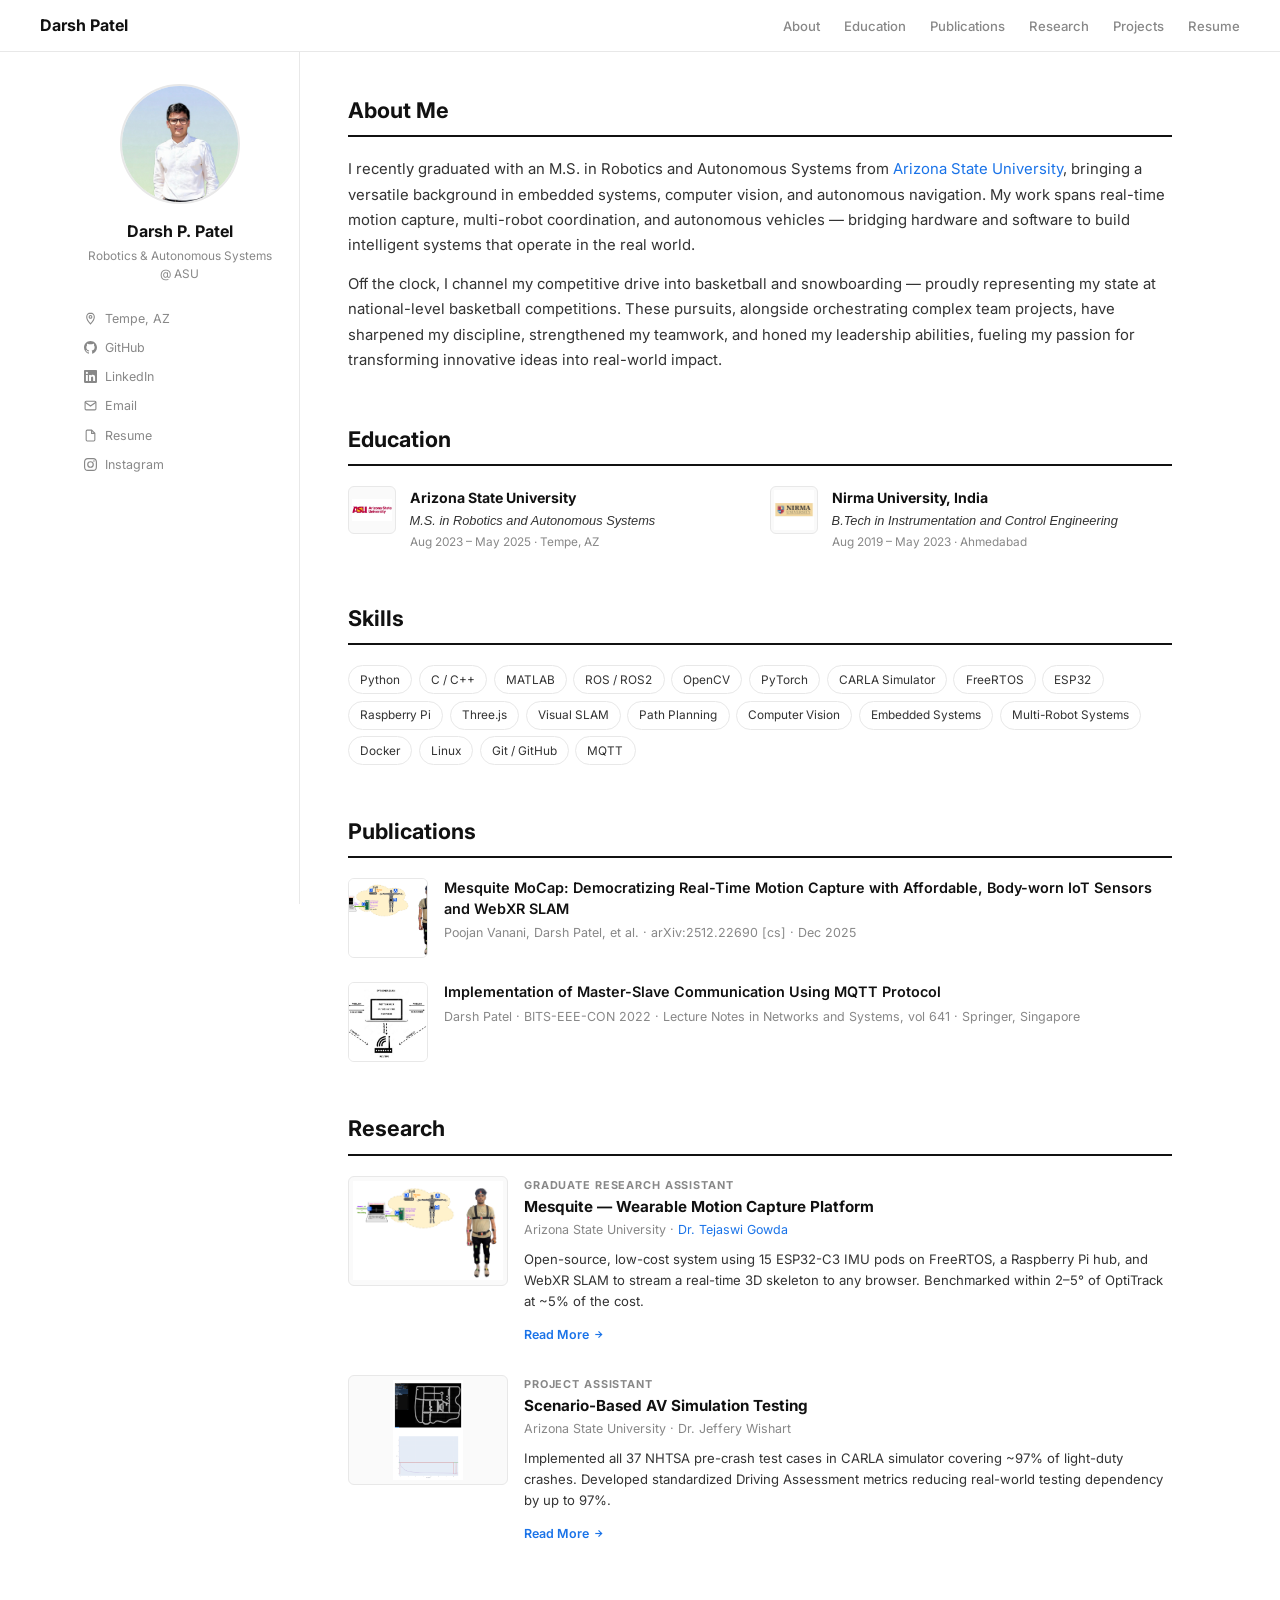
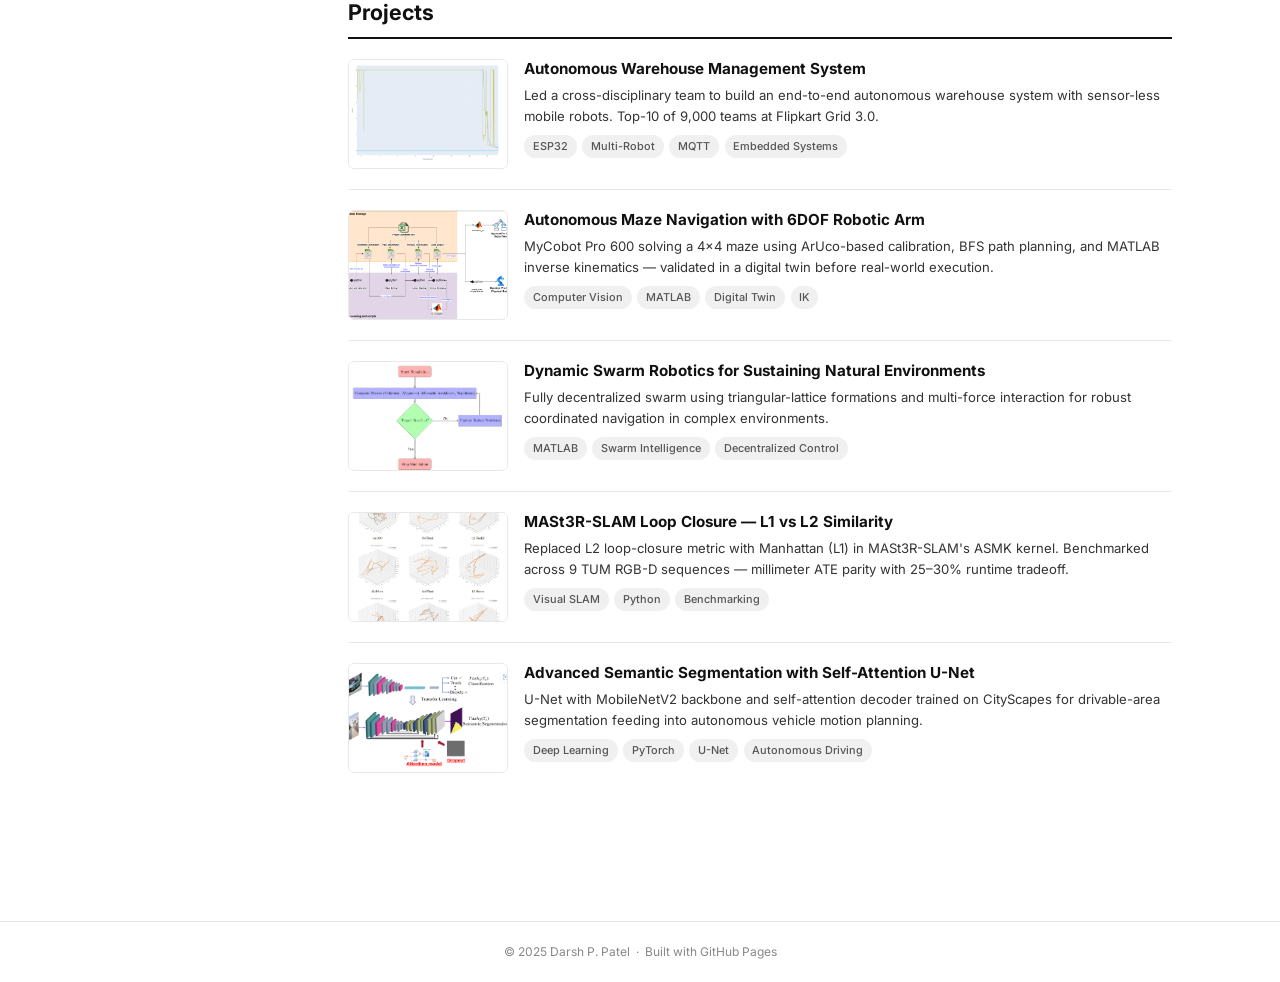
==== commit 281130e8: "Add files via upload" ====
--- a/index.html
+++ b/index.html
@@ -15,7 +15,7 @@
       --link: #1a73e8;
     }
     html { scroll-behavior: smooth; }
-    body { font-family: 'Inter', sans-serif; background: var(--bg); color: var(--text); font-size: 15px; line-height: 1.7; }
+    body { font-family: 'Inter', sans-serif; background: var(--bg); color: var(--text); font-size: 15px; line-height: 1.7; display: flex; flex-direction: column; min-height: 100vh; }
 
     /* TOP NAV */
     .topnav {
@@ -29,37 +29,42 @@
     .topnav-links a { font-size: 0.82rem; font-weight: 500; color: var(--muted); text-decoration: none; transition: color 0.2s; }
     .topnav-links a:hover { color: var(--heading); }
 
-    /* PAGE WRAPPER */
-    .page { max-width: 900px; margin: 0 auto; padding: 2.5rem 2rem 5rem; }
-
-    /* HERO PROFILE */
-    .hero {
-      display: flex; align-items: center; gap: 2rem;
-      padding-bottom: 2.5rem; margin-bottom: 2.5rem;
-      border-bottom: 1px solid var(--border);
-    }
-    .hero-photo {
-      width: 110px; height: 110px; border-radius: 50%;
-      overflow: hidden; border: 2px solid var(--border); flex-shrink: 0;
-    }
-    .hero-photo img { width: 100%; height: 100%; object-fit: cover; object-position: center top; }
-    .hero-info-name { font-size: 1.5rem; font-weight: 700; color: var(--heading); margin-bottom: 0.2rem; }
-    .hero-info-tag  { font-size: 0.85rem; color: var(--muted); margin-bottom: 0.85rem; }
-    .hero-links { display: flex; flex-wrap: wrap; gap: 0.5rem 1.25rem; }
-    .hero-links a {
-      display: inline-flex; align-items: center; gap: 0.35rem;
-      font-size: 0.78rem; color: var(--muted); text-decoration: none; transition: color 0.2s;
-    }
-    .hero-links a:hover { color: var(--heading); }
-    .hero-links svg { width: 13px; height: 13px; flex-shrink: 0; }
-
-    /* SECTION */
+    /* LAYOUT */
+    .layout { display: flex; flex: 1; max-width: 1160px; margin: 0 auto; width: 100%; }
+
+    /* SIDEBAR — photo + links only, no nav */
+    .sidebar {
+      width: 240px; flex-shrink: 0;
+      padding: 2rem 1.5rem;
+      border-right: 1px solid var(--border);
+      position: sticky; top: 48px;
+      height: calc(100vh - 48px);
+      overflow-y: auto;
+      display: flex; flex-direction: column; align-items: center; text-align: center;
+    }
+
+    .sidebar-photo {
+      width: 120px; height: 120px; border-radius: 50%;
+      overflow: hidden; border: 2px solid var(--border);
+      margin-bottom: 0.85rem; background: #fafafa;
+    }
+    .sidebar-photo img { width: 100%; height: 100%; object-fit: cover; object-position: center top; }
+
+    .sidebar-name { font-size: 1rem; font-weight: 700; color: var(--heading); margin-bottom: 0.2rem; }
+    .sidebar-tag  { font-size: 0.74rem; color: var(--muted); line-height: 1.5; margin-bottom: 1.5rem; }
+
+    .sidebar-meta { width: 100%; text-align: left; }
+    .meta-item { display: flex; align-items: center; gap: 0.5rem; font-size: 0.78rem; color: var(--muted); margin-bottom: 0.5rem; }
+    .meta-item svg { width: 13px; height: 13px; flex-shrink: 0; }
+    .meta-item a { color: var(--muted); text-decoration: none; transition: color 0.2s; }
+    .meta-item a:hover { color: var(--link); }
+
+    /* MAIN */
+    .main { flex: 1; padding: 2.5rem 3rem 5rem; min-width: 0; }
+
+    /* SECTIONS */
     .section { margin-bottom: 3rem; }
-    .section-title {
-      font-size: 1.35rem; font-weight: 700; color: var(--heading);
-      margin-bottom: 1.25rem; padding-bottom: 0.4rem;
-      border-bottom: 2px solid var(--heading);
-    }
+    .section-title { font-size: 1.35rem; font-weight: 700; color: var(--heading); margin-bottom: 1.25rem; padding-bottom: 0.4rem; border-bottom: 2px solid var(--heading); }
 
     /* ABOUT */
     .about-text p { margin-bottom: 0.85rem; font-size: 0.93rem; }
@@ -69,11 +74,7 @@
     /* EDUCATION */
     .edu-grid { display: grid; grid-template-columns: 1fr 1fr; gap: 1.25rem; }
     .edu-item { display: flex; gap: 0.85rem; align-items: flex-start; }
-    .edu-logo {
-      width: 48px; height: 48px; flex-shrink: 0;
-      border: 1px solid var(--border); border-radius: 6px;
-      overflow: hidden; background: #fafafa;
-    }
+    .edu-logo { width: 48px; height: 48px; flex-shrink: 0; border: 1px solid var(--border); border-radius: 6px; overflow: hidden; background: #fafafa; }
     .edu-logo img { width: 100%; height: 100%; object-fit: contain; padding: 3px; }
     .edu-org    { font-size: 0.88rem; font-weight: 700; color: var(--heading); }
     .edu-degree { font-size: 0.8rem; color: var(--text); font-style: italic; }
@@ -83,13 +84,17 @@
     .skills-grid { display: flex; flex-wrap: wrap; gap: 0.4rem; }
     .skill-pill { font-size: 0.74rem; padding: 0.22rem 0.7rem; border: 1px solid var(--border); border-radius: 20px; color: var(--text); }
 
-    /* PUBLICATIONS */
+    /* PUBLICATIONS — titles black even though they're links */
     .pub-list { display: flex; flex-direction: column; gap: 1.5rem; }
     .pub-item { display: flex; gap: 1rem; align-items: flex-start; }
     .pub-thumb { width: 80px; height: 80px; flex-shrink: 0; border: 1px solid var(--border); border-radius: 6px; overflow: hidden; background: #fafafa; }
     .pub-thumb img { width: 100%; height: 100%; object-fit: cover; }
-    .pub-title { font-size: 0.9rem; font-weight: 600; color: var(--link); text-decoration: none; line-height: 1.4; display: block; margin-bottom: 0.2rem; }
-    .pub-title:hover { text-decoration: underline; }
+    .pub-title {
+      font-size: 0.9rem; font-weight: 600;
+      color: var(--heading); /* BLACK not blue */
+      text-decoration: none; line-height: 1.4; display: block; margin-bottom: 0.2rem;
+    }
+    .pub-title:hover { text-decoration: underline; color: var(--link); }
     .pub-venue { font-size: 0.78rem; color: var(--muted); }
 
     /* RESEARCH */
@@ -109,11 +114,7 @@
 
     /* PROJECTS */
     .project-list { display: flex; flex-direction: column; }
-    .project-item {
-      display: flex; gap: 1rem; align-items: flex-start;
-      text-decoration: none; padding: 1.25rem 0;
-      border-bottom: 1px solid var(--border);
-    }
+    .project-item { display: flex; gap: 1rem; align-items: flex-start; text-decoration: none; padding: 1.25rem 0; border-bottom: 1px solid var(--border); }
     .project-item:first-child { padding-top: 0; }
     .project-item:last-child { border-bottom: none; }
     .project-thumb { width: 160px; height: 110px; flex-shrink: 0; border: 1px solid var(--border); border-radius: 6px; overflow: hidden; background: #fafafa; }
@@ -126,11 +127,10 @@
 
     footer { text-align: center; padding: 1.25rem; font-size: 0.75rem; color: var(--muted); border-top: 1px solid var(--border); }
 
-    @media (max-width: 650px) {
-      .topnav { padding: 0.75rem 1rem; }
-      .topnav-links { gap: 0.85rem; }
-      .hero { flex-direction: column; text-align: center; }
-      .hero-links { justify-content: center; }
+    @media (max-width: 768px) {
+      .layout { flex-direction: column; }
+      .sidebar { width: 100%; height: auto; position: static; border-right: none; border-bottom: 1px solid var(--border); padding: 1.5rem; }
+      .main { padding: 1.5rem; }
       .edu-grid { grid-template-columns: 1fr; }
       .research-thumb, .project-thumb { width: 110px; height: 80px; }
     }
@@ -151,180 +151,195 @@
   </ul>
 </nav>
 
-<div class="page">
-
-  <!-- HERO -->
-  <div class="hero">
-    <div class="hero-photo">
+<div class="layout">
+
+  <!-- SIDEBAR — photo + social links only, no nav links -->
+  <aside class="sidebar">
+    <div class="sidebar-photo">
       <img src="images/profile.jpg" alt="Darsh Patel" />
     </div>
-    <div>
-      <div class="hero-info-name">Darsh P. Patel</div>
-      <div class="hero-info-tag">M.S. Robotics &amp; Autonomous Systems · Arizona State University</div>
-      <div class="hero-links">
-        <a href="#"><svg fill="none" stroke="currentColor" stroke-width="2" viewBox="0 0 24 24"><path d="M12 2C8.13 2 5 5.13 5 9c0 5.25 7 13 7 13s7-7.75 7-13c0-3.87-3.13-7-7-7z"/><circle cx="12" cy="9" r="2.5"/></svg>Tempe, AZ</a>
-        <a href="https://github.com/darsh1406" target="_blank" rel="noopener"><svg fill="currentColor" viewBox="0 0 24 24"><path d="M12 0C5.37 0 0 5.37 0 12c0 5.3 3.44 9.8 8.2 11.38.6.11.82-.26.82-.58v-2.03c-3.34.73-4.04-1.61-4.04-1.61-.55-1.38-1.33-1.75-1.33-1.75-1.09-.74.08-.73.08-.73 1.2.09 1.84 1.24 1.84 1.24 1.07 1.83 2.8 1.3 3.48 1 .1-.78.42-1.3.76-1.6-2.67-.3-5.47-1.33-5.47-5.93 0-1.31.47-2.38 1.24-3.22-.12-.3-.54-1.52.12-3.18 0 0 1.01-.32 3.3 1.23a11.5 11.5 0 0 1 3-.4c1.02 0 2.04.13 3 .4 2.28-1.55 3.29-1.23 3.29-1.23.66 1.66.24 2.88.12 3.18.77.84 1.24 1.91 1.24 3.22 0 4.61-2.81 5.63-5.48 5.92.43.37.81 1.1.81 2.22v3.29c0 .32.21.7.82.58C20.56 21.8 24 17.3 24 12 24 5.37 18.63 0 12 0z"/></svg>GitHub</a>
-        <a href="https://www.linkedin.com/in/darshptl" target="_blank" rel="noopener"><svg fill="currentColor" viewBox="0 0 24 24"><path d="M20.45 20.45h-3.56v-5.57c0-1.33-.03-3.04-1.85-3.04-1.85 0-2.13 1.45-2.13 2.94v5.67H9.35V9h3.41v1.56h.05c.48-.9 1.64-1.85 3.37-1.85 3.6 0 4.27 2.37 4.27 5.45v6.29zM5.34 7.43a2.07 2.07 0 1 1 0-4.14 2.07 2.07 0 0 1 0 4.14zM7.12 20.45H3.55V9h3.57v11.45zM22.23 0H1.77C.79 0 0 .77 0 1.73v20.54C0 23.23.79 24 1.77 24h20.46C23.21 24 24 23.23 24 22.27V1.73C24 .77 23.21 0 22.23 0z"/></svg>LinkedIn</a>
-        <a href="mailto:darshp1406@gmail.com"><svg fill="none" stroke="currentColor" stroke-width="2" viewBox="0 0 24 24"><path d="M4 4h16c1.1 0 2 .9 2 2v12c0 1.1-.9 2-2 2H4c-1.1 0-2-.9-2-2V6c0-1.1.9-2 2-2z"/><polyline points="22,6 12,13 2,6"/></svg>Email</a>
-        <a href="images/Darsh_Robotics.pdf" target="_blank" rel="noopener"><svg fill="none" stroke="currentColor" stroke-width="2" viewBox="0 0 24 24"><path d="M14 2H6a2 2 0 0 0-2 2v16a2 2 0 0 0 2 2h12a2 2 0 0 0 2-2V8z"/><polyline points="14 2 14 8 20 8"/></svg>Resume</a>
-        <a href="https://www.instagram.com/darsh1406" target="_blank" rel="noopener"><svg fill="currentColor" viewBox="0 0 24 24"><path d="M12 2.163c3.204 0 3.584.012 4.85.07 3.252.148 4.771 1.691 4.919 4.919.058 1.265.069 1.645.069 4.849 0 3.205-.012 3.584-.069 4.849-.149 3.225-1.664 4.771-4.919 4.919-1.266.058-1.644.07-4.85.07-3.204 0-3.584-.012-4.849-.07-3.26-.149-4.771-1.699-4.919-4.92-.058-1.265-.07-1.644-.07-4.849 0-3.204.013-3.583.07-4.849.149-3.227 1.664-4.771 4.919-4.919 1.266-.057 1.645-.069 4.849-.069zM12 0C8.741 0 8.333.014 7.053.072 2.695.272.273 2.69.073 7.052.014 8.333 0 8.741 0 12c0 3.259.014 3.668.072 4.948.2 4.358 2.618 6.78 6.98 6.98C8.333 23.986 8.741 24 12 24c3.259 0 3.668-.014 4.948-.072 4.354-.2 6.782-2.618 6.979-6.98.059-1.28.073-1.689.073-4.948 0-3.259-.014-3.667-.072-4.947-.196-4.354-2.617-6.78-6.979-6.98C15.668.014 15.259 0 12 0zm0 5.838a6.162 6.162 0 1 0 0 12.324 6.162 6.162 0 0 0 0-12.324zM12 16a4 4 0 1 1 0-8 4 4 0 0 1 0 8zm6.406-11.845a1.44 1.44 0 1 0 0 2.881 1.44 1.44 0 0 0 0-2.881z"/></svg>Instagram</a>
+    <div class="sidebar-name">Darsh P. Patel</div>
+    <div class="sidebar-tag">Robotics &amp; Autonomous Systems @ ASU</div>
+
+    <div class="sidebar-meta">
+      <div class="meta-item">
+        <svg fill="none" stroke="currentColor" stroke-width="2" viewBox="0 0 24 24"><path d="M12 2C8.13 2 5 5.13 5 9c0 5.25 7 13 7 13s7-7.75 7-13c0-3.87-3.13-7-7-7z"/><circle cx="12" cy="9" r="2.5"/></svg>
+        Tempe, AZ
+      </div>
+      <div class="meta-item">
+        <svg fill="currentColor" viewBox="0 0 24 24"><path d="M12 0C5.37 0 0 5.37 0 12c0 5.3 3.44 9.8 8.2 11.38.6.11.82-.26.82-.58v-2.03c-3.34.73-4.04-1.61-4.04-1.61-.55-1.38-1.33-1.75-1.33-1.75-1.09-.74.08-.73.08-.73 1.2.09 1.84 1.24 1.84 1.24 1.07 1.83 2.8 1.3 3.48 1 .1-.78.42-1.3.76-1.6-2.67-.3-5.47-1.33-5.47-5.93 0-1.31.47-2.38 1.24-3.22-.12-.3-.54-1.52.12-3.18 0 0 1.01-.32 3.3 1.23a11.5 11.5 0 0 1 3-.4c1.02 0 2.04.13 3 .4 2.28-1.55 3.29-1.23 3.29-1.23.66 1.66.24 2.88.12 3.18.77.84 1.24 1.91 1.24 3.22 0 4.61-2.81 5.63-5.48 5.92.43.37.81 1.1.81 2.22v3.29c0 .32.21.7.82.58C20.56 21.8 24 17.3 24 12 24 5.37 18.63 0 12 0z"/></svg>
+        <a href="https://github.com/darsh1406" target="_blank" rel="noopener">GitHub</a>
+      </div>
+      <div class="meta-item">
+        <svg fill="currentColor" viewBox="0 0 24 24"><path d="M20.45 20.45h-3.56v-5.57c0-1.33-.03-3.04-1.85-3.04-1.85 0-2.13 1.45-2.13 2.94v5.67H9.35V9h3.41v1.56h.05c.48-.9 1.64-1.85 3.37-1.85 3.6 0 4.27 2.37 4.27 5.45v6.29zM5.34 7.43a2.07 2.07 0 1 1 0-4.14 2.07 2.07 0 0 1 0 4.14zM7.12 20.45H3.55V9h3.57v11.45zM22.23 0H1.77C.79 0 0 .77 0 1.73v20.54C0 23.23.79 24 1.77 24h20.46C23.21 24 24 23.23 24 22.27V1.73C24 .77 23.21 0 22.23 0z"/></svg>
+        <a href="https://www.linkedin.com/in/darshptl" target="_blank" rel="noopener">LinkedIn</a>
+      </div>
+      <div class="meta-item">
+        <svg fill="none" stroke="currentColor" stroke-width="2" viewBox="0 0 24 24"><path d="M4 4h16c1.1 0 2 .9 2 2v12c0 1.1-.9 2-2 2H4c-1.1 0-2-.9-2-2V6c0-1.1.9-2 2-2z"/><polyline points="22,6 12,13 2,6"/></svg>
+        <a href="mailto:darshp1406@gmail.com">Email</a>
+      </div>
+      <div class="meta-item">
+        <svg fill="none" stroke="currentColor" stroke-width="2" viewBox="0 0 24 24"><path d="M14 2H6a2 2 0 0 0-2 2v16a2 2 0 0 0 2 2h12a2 2 0 0 0 2-2V8z"/><polyline points="14 2 14 8 20 8"/></svg>
+        <a href="images/Darsh_Robotics.pdf" target="_blank" rel="noopener">Resume</a>
+      </div>
+      <div class="meta-item">
+        <svg fill="currentColor" viewBox="0 0 24 24"><path d="M12 2.163c3.204 0 3.584.012 4.85.07 3.252.148 4.771 1.691 4.919 4.919.058 1.265.069 1.645.069 4.849 0 3.205-.012 3.584-.069 4.849-.149 3.225-1.664 4.771-4.919 4.919-1.266.058-1.644.07-4.85.07-3.204 0-3.584-.012-4.849-.07-3.26-.149-4.771-1.699-4.919-4.92-.058-1.265-.07-1.644-.07-4.849 0-3.204.013-3.583.07-4.849.149-3.227 1.664-4.771 4.919-4.919 1.266-.057 1.645-.069 4.849-.069zM12 0C8.741 0 8.333.014 7.053.072 2.695.272.273 2.69.073 7.052.014 8.333 0 8.741 0 12c0 3.259.014 3.668.072 4.948.2 4.358 2.618 6.78 6.98 6.98C8.333 23.986 8.741 24 12 24c3.259 0 3.668-.014 4.948-.072 4.354-.2 6.782-2.618 6.979-6.98.059-1.28.073-1.689.073-4.948 0-3.259-.014-3.667-.072-4.947-.196-4.354-2.617-6.78-6.979-6.98C15.668.014 15.259 0 12 0zm0 5.838a6.162 6.162 0 1 0 0 12.324 6.162 6.162 0 0 0 0-12.324zM12 16a4 4 0 1 1 0-8 4 4 0 0 1 0 8zm6.406-11.845a1.44 1.44 0 1 0 0 2.881 1.44 1.44 0 0 0 0-2.881z"/></svg>
+        <a href="https://www.instagram.com/darsh1406" target="_blank" rel="noopener">Instagram</a>
       </div>
     </div>
-  </div>
-
-  <!-- ABOUT -->
-  <section class="section" id="about">
-    <div class="section-title">About Me</div>
-    <div class="about-text">
-      <p>I recently graduated with an M.S. in Robotics and Autonomous Systems from <a href="https://engineering.asu.edu/" target="_blank" rel="noopener">Arizona State University</a>, bringing a versatile background in embedded systems, computer vision, and autonomous navigation. My work spans real-time motion capture, multi-robot coordination, and autonomous vehicles — bridging hardware and software to build intelligent systems that operate in the real world.</p>
-      <p>Off the clock, I channel my competitive drive into basketball and snowboarding — proudly representing my state at national-level basketball competitions. These pursuits, alongside orchestrating complex team projects, have sharpened my discipline, strengthened my teamwork, and honed my leadership abilities, fueling my passion for transforming innovative ideas into real-world impact.</p>
-    </div>
-  </section>
-
-  <!-- EDUCATION -->
-  <section class="section" id="education">
-    <div class="section-title">Education</div>
-    <div class="edu-grid">
-      <div class="edu-item">
-        <div class="edu-logo"><img src="images/asu.png" alt="ASU" /></div>
-        <div>
-          <div class="edu-org">Arizona State University</div>
-          <div class="edu-degree">M.S. in Robotics and Autonomous Systems</div>
-          <div class="edu-dates">Aug 2023 – May 2025 · Tempe, AZ</div>
-        </div>
-      </div>
-      <div class="edu-item">
-        <div class="edu-logo"><img src="images/nirma.jpg" alt="Nirma" /></div>
-        <div>
-          <div class="edu-org">Nirma University, India</div>
-          <div class="edu-degree">B.Tech in Instrumentation and Control</div>
-          <div class="edu-dates">Aug 2019 – May 2023 · Ahmedabad</div>
-        </div>
-      </div>
-    </div>
-  </section>
-
-  <!-- SKILLS -->
-  <section class="section" id="skills">
-    <div class="section-title">Skills</div>
-    <div class="skills-grid">
-      <span class="skill-pill">Python</span><span class="skill-pill">C / C++</span>
-      <span class="skill-pill">MATLAB</span><span class="skill-pill">ROS / ROS2</span>
-      <span class="skill-pill">OpenCV</span><span class="skill-pill">PyTorch</span>
-      <span class="skill-pill">CARLA Simulator</span><span class="skill-pill">FreeRTOS</span>
-      <span class="skill-pill">ESP32</span><span class="skill-pill">Raspberry Pi</span>
-      <span class="skill-pill">Three.js</span><span class="skill-pill">Visual SLAM</span>
-      <span class="skill-pill">Path Planning</span><span class="skill-pill">Computer Vision</span>
-      <span class="skill-pill">Embedded Systems</span><span class="skill-pill">Multi-Robot Systems</span>
-      <span class="skill-pill">Docker</span><span class="skill-pill">Linux</span>
-      <span class="skill-pill">Git / GitHub</span><span class="skill-pill">MQTT</span>
-    </div>
-  </section>
-
-  <!-- PUBLICATIONS -->
-  <section class="section" id="publications">
-    <div class="section-title">Publications</div>
-    <div class="pub-list">
-      <div class="pub-item">
-        <div class="pub-thumb"><img src="images/mesquite-1.png" alt="Mesquite MoCap" /></div>
-        <div>
-          <a class="pub-title" href="https://arxiv.org/abs/2512.22690" target="_blank" rel="noopener">Mesquite MoCap: Democratizing Real-Time Motion Capture with Affordable, Body-worn IoT Sensors and WebXR SLAM</a>
-          <div class="pub-venue">Poojan Vanani, Darsh Patel, et al. · arXiv:2512.22690 [cs] · Dec 2025</div>
-        </div>
-      </div>
-      <div class="pub-item">
-        <div class="pub-thumb"><img src="images/publication.png" alt="Springer" /></div>
-        <div>
-          <a class="pub-title" href="https://link.springer.com/chapter/10.1007/978-981-99-0483-9_2" target="_blank" rel="noopener">Implementation of Master-Slave Communication Using MQTT Protocol</a>
-          <div class="pub-venue">Darsh Patel · BITS-EEE-CON 2022 · Lecture Notes in Networks and Systems, vol 641 · Springer, Singapore</div>
-        </div>
-      </div>
-    </div>
-  </section>
-
-  <!-- RESEARCH -->
-  <section class="section" id="research">
-    <div class="section-title">Research</div>
-    <div class="research-list">
-      <div class="research-item">
-        <div class="research-thumb"><img src="images/mesquite-1.png" alt="Mesquite" /></div>
-        <div>
-          <div class="research-type">Graduate Research Assistant</div>
-          <div class="research-title">Mesquite — Wearable Motion Capture Platform</div>
-          <div class="research-org">Arizona State University · <a href="https://www.linkedin.com/in/tejaswigowda" target="_blank" rel="noopener">Dr. Tejaswi Gowda</a></div>
-          <div class="research-desc">Open-source, low-cost system using 15 ESP32-C3 IMU pods on FreeRTOS, a Raspberry Pi hub, and WebXR SLAM to stream a real-time 3D skeleton to any browser. Benchmarked within 2–5° of OptiTrack at ~5% of the cost.</div>
-          <a class="read-more" href="research-graduate.html">Read More <svg fill="none" stroke="currentColor" stroke-width="2.5" viewBox="0 0 24 24"><line x1="5" y1="12" x2="19" y2="12"/><polyline points="12 5 19 12 12 19"/></svg></a>
-        </div>
-      </div>
-      <div class="research-item">
-        <div class="research-thumb"><img src="images/carla-2.png" alt="CARLA" /></div>
-        <div>
-          <div class="research-type">Project Assistant</div>
-          <div class="research-title">Scenario-Based AV Simulation Testing</div>
-          <div class="research-org">Arizona State University · Dr. Jeffery Wishart</div>
-          <div class="research-desc">Implemented all 37 NHTSA pre-crash test cases in CARLA simulator covering ~97% of light-duty crashes. Developed standardized Driving Assessment metrics reducing real-world testing dependency by up to 97%.</div>
-          <a class="read-more" href="research-assistant.html">Read More <svg fill="none" stroke="currentColor" stroke-width="2.5" viewBox="0 0 24 24"><line x1="5" y1="12" x2="19" y2="12"/><polyline points="12 5 19 12 12 19"/></svg></a>
-        </div>
-      </div>
-    </div>
-  </section>
-
-  <!-- PROJECTS -->
-  <section class="section" id="projects">
-    <div class="section-title">Projects</div>
-    <div class="project-list">
-
-      <a class="project-item" href="project-warehouse.html">
-        <div class="project-thumb">
-          <img src="https://img.youtube.com/vi/TPyGgLnqf5Y/hqdefault.jpg" alt="Warehouse"
-            onerror="this.src='images/carla-1.png'" />
-        </div>
-        <div>
-          <div class="project-title">Autonomous Warehouse Management System</div>
-          <div class="project-desc">Led a cross-disciplinary team to build an end-to-end autonomous warehouse system with sensor-less mobile robots. Top-10 of 9,000 teams at Flipkart Grid 3.0.</div>
-          <div class="tags"><span class="tag">ESP32</span><span class="tag">Multi-Robot</span><span class="tag">MQTT</span><span class="tag">Embedded Systems</span></div>
-        </div>
-      </a>
-
-      <a class="project-item" href="project-maze.html">
-        <div class="project-thumb"><img src="images/maze-1.png" alt="Maze" /></div>
-        <div>
-          <div class="project-title">Autonomous Maze Navigation with 6DOF Robotic Arm</div>
-          <div class="project-desc">MyCobot Pro 600 solving a 4×4 maze using ArUco-based calibration, BFS path planning, and MATLAB inverse kinematics — validated in a digital twin before real-world execution.</div>
-          <div class="tags"><span class="tag">Computer Vision</span><span class="tag">MATLAB</span><span class="tag">Digital Twin</span><span class="tag">IK</span></div>
-        </div>
-      </a>
-
-      <a class="project-item" href="project-swarm.html">
-        <div class="project-thumb"><img src="images/swarm-1.png" alt="Swarm" /></div>
-        <div>
-          <div class="project-title">Dynamic Swarm Robotics for Sustaining Natural Environments</div>
-          <div class="project-desc">Fully decentralized swarm using triangular-lattice formations and multi-force interaction for robust coordinated navigation in complex environments.</div>
-          <div class="tags"><span class="tag">MATLAB</span><span class="tag">Swarm Intelligence</span><span class="tag">Decentralized Control</span></div>
-        </div>
-      </a>
-
-      <a class="project-item" href="project-slam.html">
-        <div class="project-thumb"><img src="images/slam-1.png" alt="SLAM" /></div>
-        <div>
-          <div class="project-title">MASt3R-SLAM Loop Closure — L1 vs L2 Similarity</div>
-          <div class="project-desc">Replaced L2 loop-closure metric with Manhattan (L1) in MASt3R-SLAM's ASMK kernel. Benchmarked across 9 TUM RGB-D sequences — millimeter ATE parity with 25–30% runtime tradeoff.</div>
-          <div class="tags"><span class="tag">Visual SLAM</span><span class="tag">Python</span><span class="tag">Benchmarking</span></div>
-        </div>
-      </a>
-
-      <a class="project-item" href="project-segmentation.html">
-        <div class="project-thumb"><img src="images/seg-1.png" alt="Segmentation" /></div>
-        <div>
-          <div class="project-title">Advanced Semantic Segmentation with Self-Attention U-Net</div>
-          <div class="project-desc">U-Net with MobileNetV2 backbone and self-attention decoder trained on CityScapes for drivable-area segmentation feeding into autonomous vehicle motion planning.</div>
-          <div class="tags"><span class="tag">Deep Learning</span><span class="tag">PyTorch</span><span class="tag">U-Net</span><span class="tag">Autonomous Driving</span></div>
-        </div>
-      </a>
-
-    </div>
-  </section>
-
+  </aside>
+
+  <!-- MAIN -->
+  <main class="main">
+
+    <section class="section" id="about">
+      <div class="section-title">About Me</div>
+      <div class="about-text">
+        <p>I recently graduated with an M.S. in Robotics and Autonomous Systems from <a href="https://engineering.asu.edu/" target="_blank" rel="noopener">Arizona State University</a>, bringing a versatile background in embedded systems, computer vision, and autonomous navigation. My work spans real-time motion capture, multi-robot coordination, and autonomous vehicles — bridging hardware and software to build intelligent systems that operate in the real world.</p>
+        <p>Off the clock, I channel my competitive drive into basketball and snowboarding — proudly representing my state at national-level basketball competitions. These pursuits, alongside orchestrating complex team projects, have sharpened my discipline, strengthened my teamwork, and honed my leadership abilities, fueling my passion for transforming innovative ideas into real-world impact.</p>
+      </div>
+    </section>
+
+    <section class="section" id="education">
+      <div class="section-title">Education</div>
+      <div class="edu-grid">
+        <div class="edu-item">
+          <div class="edu-logo"><img src="images/asu.png" alt="ASU" /></div>
+          <div>
+            <div class="edu-org">Arizona State University</div>
+            <div class="edu-degree">M.S. in Robotics and Autonomous Systems</div>
+            <div class="edu-dates">Aug 2023 – May 2025 · Tempe, AZ</div>
+          </div>
+        </div>
+        <div class="edu-item">
+          <div class="edu-logo"><img src="images/nirma.jpg" alt="Nirma" /></div>
+          <div>
+            <div class="edu-org">Nirma University, India</div>
+            <div class="edu-degree">B.Tech in Instrumentation and Control Engineering</div>
+            <div class="edu-dates">Aug 2019 – May 2023 · Ahmedabad</div>
+          </div>
+        </div>
+      </div>
+    </section>
+
+    <section class="section" id="skills">
+      <div class="section-title">Skills</div>
+      <div class="skills-grid">
+        <span class="skill-pill">Python</span><span class="skill-pill">C / C++</span>
+        <span class="skill-pill">MATLAB</span><span class="skill-pill">ROS / ROS2</span>
+        <span class="skill-pill">OpenCV</span><span class="skill-pill">PyTorch</span>
+        <span class="skill-pill">CARLA Simulator</span><span class="skill-pill">FreeRTOS</span>
+        <span class="skill-pill">ESP32</span><span class="skill-pill">Raspberry Pi</span>
+        <span class="skill-pill">Three.js</span><span class="skill-pill">Visual SLAM</span>
+        <span class="skill-pill">Path Planning</span><span class="skill-pill">Computer Vision</span>
+        <span class="skill-pill">Embedded Systems</span><span class="skill-pill">Multi-Robot Systems</span>
+        <span class="skill-pill">Docker</span><span class="skill-pill">Linux</span>
+        <span class="skill-pill">Git / GitHub</span><span class="skill-pill">MQTT</span>
+      </div>
+    </section>
+
+    <section class="section" id="publications">
+      <div class="section-title">Publications</div>
+      <div class="pub-list">
+        <div class="pub-item">
+          <div class="pub-thumb"><img src="images/mesquite-1.png" alt="Mesquite" /></div>
+          <div>
+            <a class="pub-title" href="https://arxiv.org/abs/2512.22690" target="_blank" rel="noopener">Mesquite MoCap: Democratizing Real-Time Motion Capture with Affordable, Body-worn IoT Sensors and WebXR SLAM</a>
+            <div class="pub-venue">Poojan Vanani, Darsh Patel, et al. · arXiv:2512.22690 [cs] · Dec 2025</div>
+          </div>
+        </div>
+        <div class="pub-item">
+          <div class="pub-thumb"><img src="images/publication.png" alt="Springer" /></div>
+          <div>
+            <a class="pub-title" href="https://link.springer.com/chapter/10.1007/978-981-99-0483-9_2" target="_blank" rel="noopener">Implementation of Master-Slave Communication Using MQTT Protocol</a>
+            <div class="pub-venue">Darsh Patel · BITS-EEE-CON 2022 · Lecture Notes in Networks and Systems, vol 641 · Springer, Singapore</div>
+          </div>
+        </div>
+      </div>
+    </section>
+
+    <section class="section" id="research">
+      <div class="section-title">Research</div>
+      <div class="research-list">
+        <div class="research-item">
+          <div class="research-thumb"><img src="images/mesquite-1.png" alt="Mesquite" /></div>
+          <div>
+            <div class="research-type">Graduate Research Assistant</div>
+            <div class="research-title">Mesquite — Wearable Motion Capture Platform</div>
+            <div class="research-org">Arizona State University · <a href="https://www.linkedin.com/in/tejaswigowda" target="_blank" rel="noopener">Dr. Tejaswi Gowda</a></div>
+            <div class="research-desc">Open-source, low-cost system using 15 ESP32-C3 IMU pods on FreeRTOS, a Raspberry Pi hub, and WebXR SLAM to stream a real-time 3D skeleton to any browser. Benchmarked within 2–5° of OptiTrack at ~5% of the cost.</div>
+            <a class="read-more" href="research-graduate.html">Read More <svg fill="none" stroke="currentColor" stroke-width="2.5" viewBox="0 0 24 24"><line x1="5" y1="12" x2="19" y2="12"/><polyline points="12 5 19 12 12 19"/></svg></a>
+          </div>
+        </div>
+        <div class="research-item">
+          <div class="research-thumb"><img src="images/carla-2.png" alt="CARLA" /></div>
+          <div>
+            <div class="research-type">Project Assistant</div>
+            <div class="research-title">Scenario-Based AV Simulation Testing</div>
+            <div class="research-org">Arizona State University · Dr. Jeffery Wishart</div>
+            <div class="research-desc">Implemented all 37 NHTSA pre-crash test cases in CARLA simulator covering ~97% of light-duty crashes. Developed standardized Driving Assessment metrics reducing real-world testing dependency by up to 97%.</div>
+            <a class="read-more" href="research-assistant.html">Read More <svg fill="none" stroke="currentColor" stroke-width="2.5" viewBox="0 0 24 24"><line x1="5" y1="12" x2="19" y2="12"/><polyline points="12 5 19 12 12 19"/></svg></a>
+          </div>
+        </div>
+      </div>
+    </section>
+
+    <section class="section" id="projects">
+      <div class="section-title">Projects</div>
+      <div class="project-list">
+
+        <a class="project-item" href="project-warehouse.html">
+          <div class="project-thumb">
+            <img src="https://img.youtube.com/vi/TPyGgLnqf5Y/hqdefault.jpg" alt="Warehouse"
+              onerror="this.src='images/carla-1.png'" />
+          </div>
+          <div>
+            <div class="project-title">Autonomous Warehouse Management System</div>
+            <div class="project-desc">Led a cross-disciplinary team to build an end-to-end autonomous warehouse system with sensor-less mobile robots. Top-10 of 9,000 teams at Flipkart Grid 3.0.</div>
+            <div class="tags"><span class="tag">ESP32</span><span class="tag">Multi-Robot</span><span class="tag">MQTT</span><span class="tag">Embedded Systems</span></div>
+          </div>
+        </a>
+
+        <a class="project-item" href="project-maze.html">
+          <div class="project-thumb"><img src="images/maze-1.png" alt="Maze" /></div>
+          <div>
+            <div class="project-title">Autonomous Maze Navigation with 6DOF Robotic Arm</div>
+            <div class="project-desc">MyCobot Pro 600 solving a 4×4 maze using ArUco-based calibration, BFS path planning, and MATLAB inverse kinematics — validated in a digital twin before real-world execution.</div>
+            <div class="tags"><span class="tag">Computer Vision</span><span class="tag">MATLAB</span><span class="tag">Digital Twin</span><span class="tag">IK</span></div>
+          </div>
+        </a>
+
+        <a class="project-item" href="project-swarm.html">
+          <div class="project-thumb"><img src="images/swarm-1.png" alt="Swarm" /></div>
+          <div>
+            <div class="project-title">Dynamic Swarm Robotics for Sustaining Natural Environments</div>
+            <div class="project-desc">Fully decentralized swarm using triangular-lattice formations and multi-force interaction for robust coordinated navigation in complex environments.</div>
+            <div class="tags"><span class="tag">MATLAB</span><span class="tag">Swarm Intelligence</span><span class="tag">Decentralized Control</span></div>
+          </div>
+        </a>
+
+        <a class="project-item" href="project-slam.html">
+          <div class="project-thumb"><img src="images/slam-1.png" alt="SLAM" /></div>
+          <div>
+            <div class="project-title">MASt3R-SLAM Loop Closure — L1 vs L2 Similarity</div>
+            <div class="project-desc">Replaced L2 loop-closure metric with Manhattan (L1) in MASt3R-SLAM's ASMK kernel. Benchmarked across 9 TUM RGB-D sequences — millimeter ATE parity with 25–30% runtime tradeoff.</div>
+            <div class="tags"><span class="tag">Visual SLAM</span><span class="tag">Python</span><span class="tag">Benchmarking</span></div>
+          </div>
+        </a>
+
+        <a class="project-item" href="project-segmentation.html">
+          <div class="project-thumb"><img src="images/seg-1.png" alt="Segmentation" /></div>
+          <div>
+            <div class="project-title">Advanced Semantic Segmentation with Self-Attention U-Net</div>
+            <div class="project-desc">U-Net with MobileNetV2 backbone and self-attention decoder trained on CityScapes for drivable-area segmentation feeding into autonomous vehicle motion planning.</div>
+            <div class="tags"><span class="tag">Deep Learning</span><span class="tag">PyTorch</span><span class="tag">U-Net</span><span class="tag">Autonomous Driving</span></div>
+          </div>
+        </a>
+
+      </div>
+    </section>
+
+  </main>
 </div>
 
 <footer>&copy; 2025 Darsh P. Patel &nbsp;·&nbsp; Built with GitHub Pages</footer>
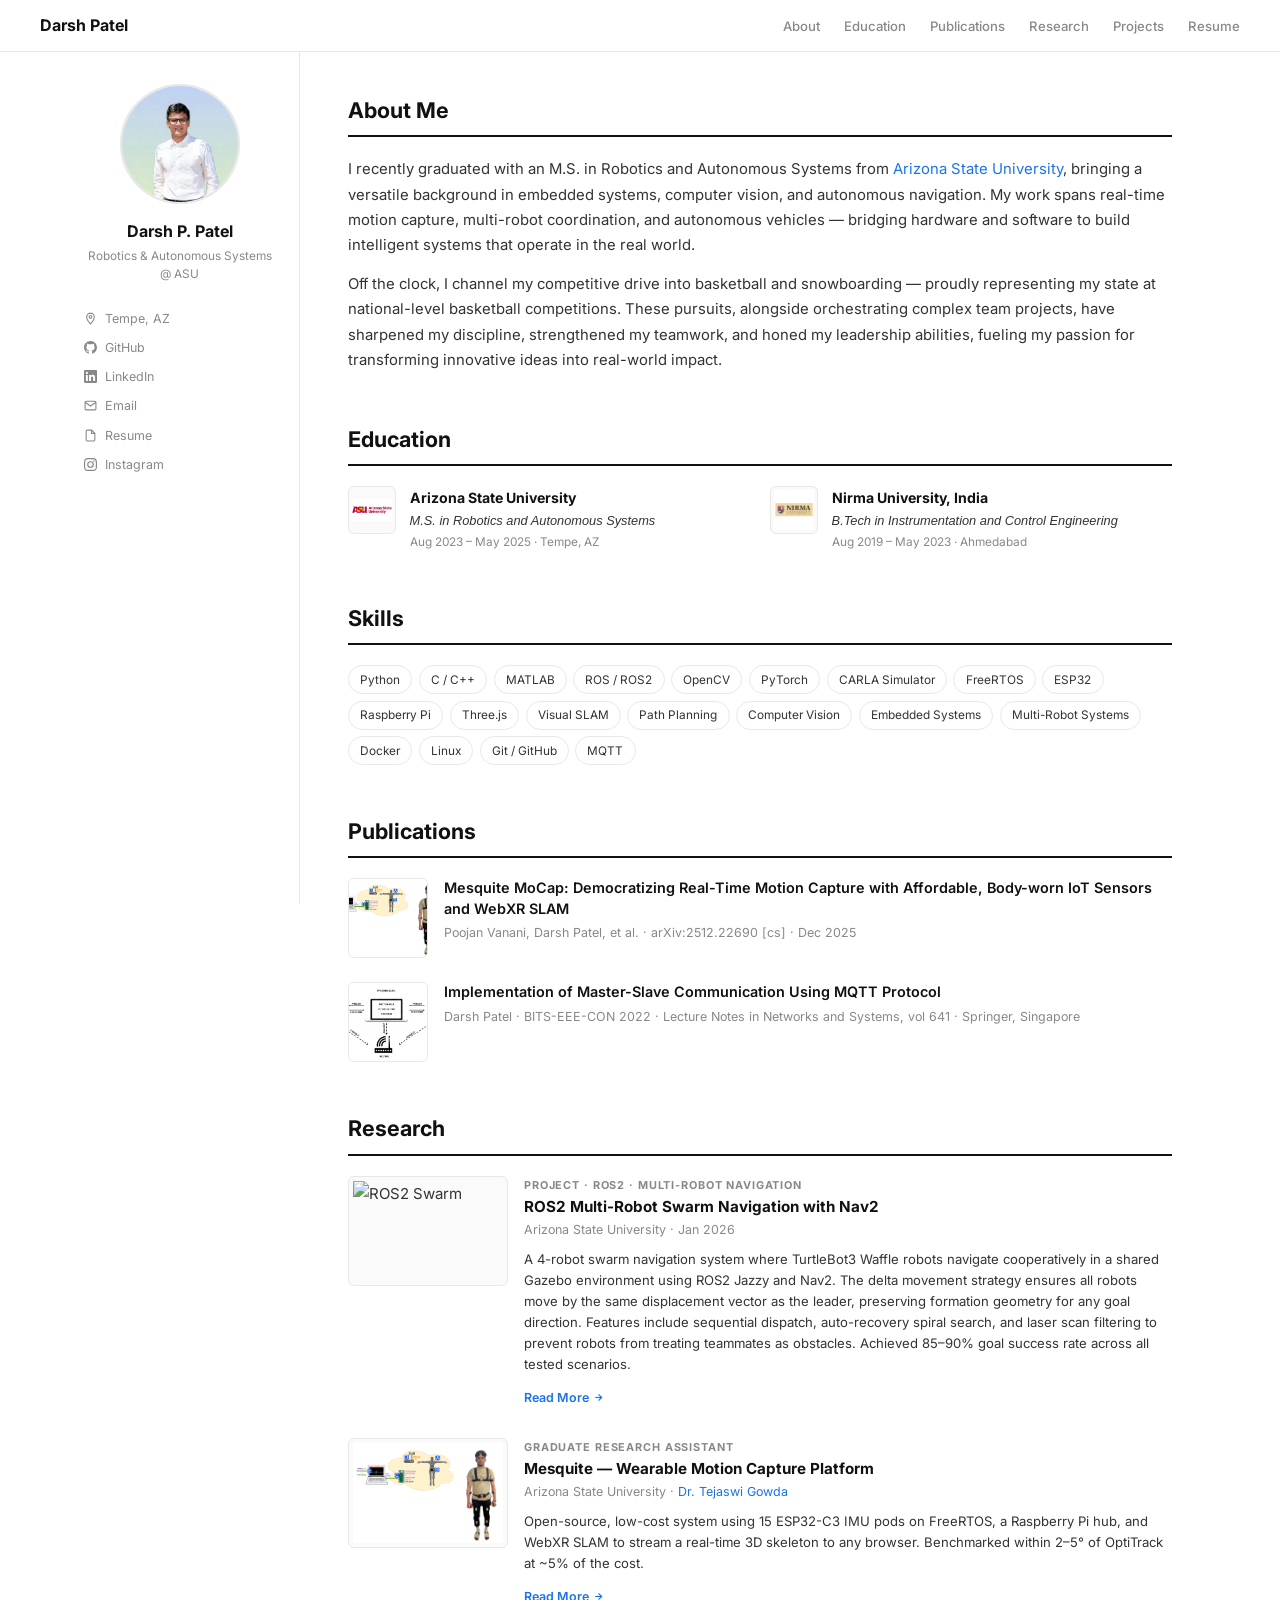
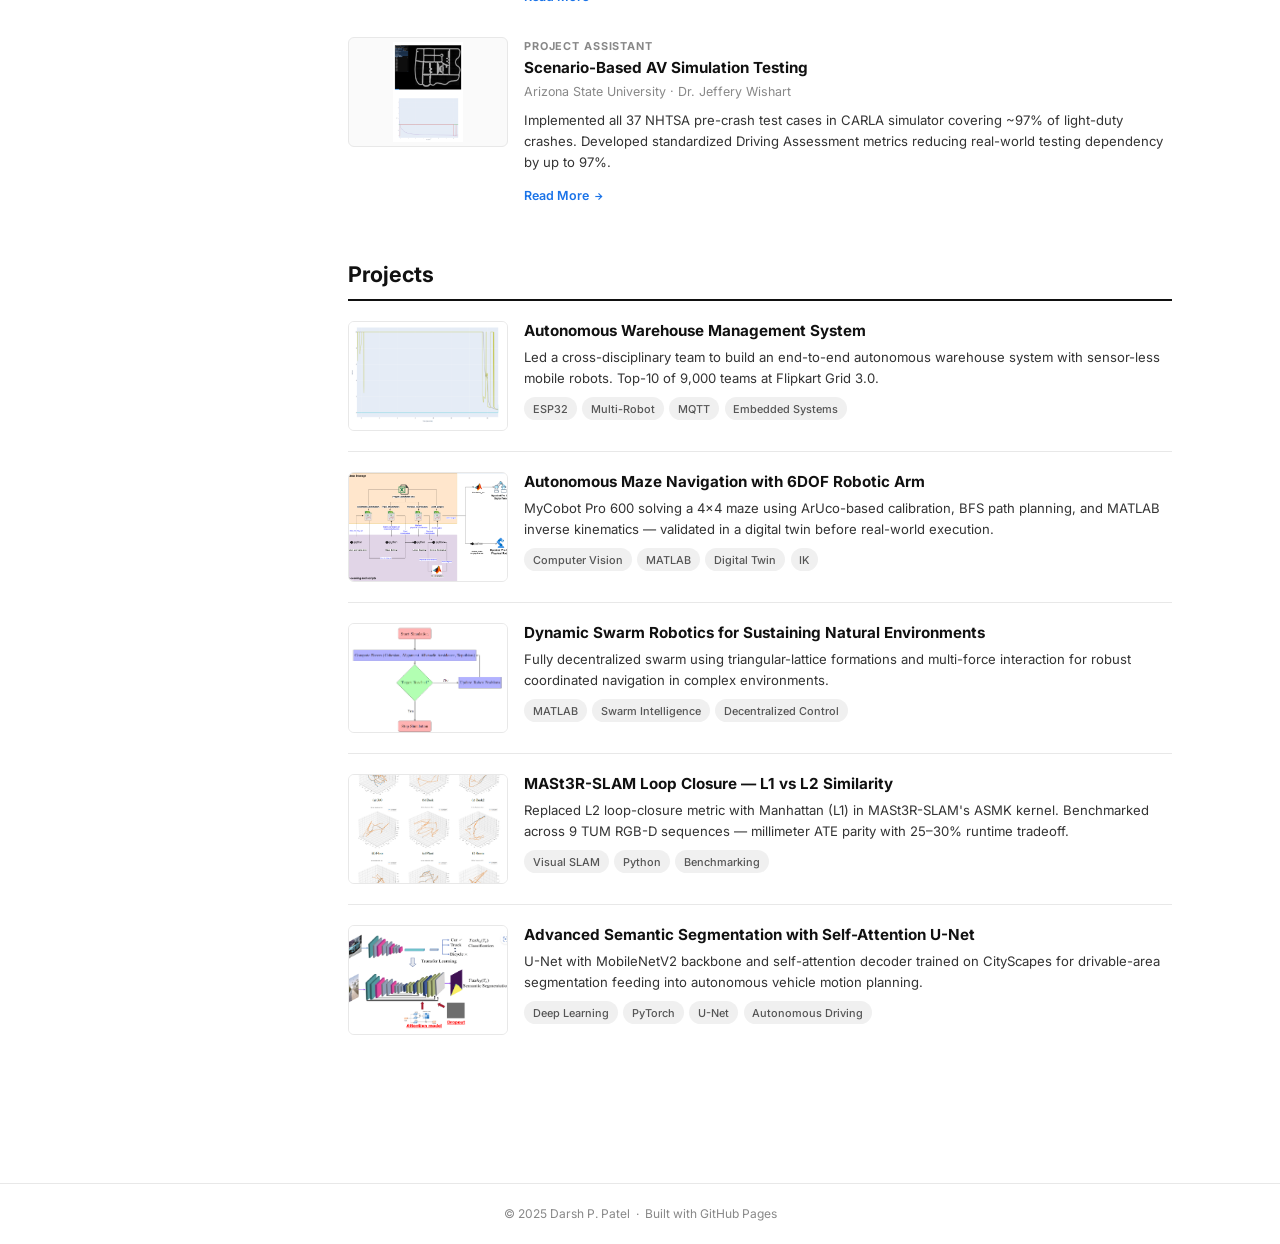
==== commit c87ef861: "Add files via upload" ====
--- a/index.html
+++ b/index.html
@@ -261,6 +261,20 @@
     <section class="section" id="research">
       <div class="section-title">Research</div>
       <div class="research-list">
+
+        <div class="research-item">
+          <div class="research-thumb">
+            <img src="https://github.com/darsh1406/swarm_bringup/raw/main/docs/assets/screenshot.png" alt="ROS2 Swarm" />
+          </div>
+          <div>
+            <div class="research-type">Project · ROS2 · Multi-Robot Navigation</div>
+            <div class="research-title">ROS2 Multi-Robot Swarm Navigation with Nav2</div>
+            <div class="research-org">Arizona State University · Jan 2026</div>
+            <div class="research-desc">A 4-robot swarm navigation system where TurtleBot3 Waffle robots navigate cooperatively in a shared Gazebo environment using ROS2 Jazzy and Nav2. The delta movement strategy ensures all robots move by the same displacement vector as the leader, preserving formation geometry for any goal direction. Features include sequential dispatch, auto-recovery spiral search, and laser scan filtering to prevent robots from treating teammates as obstacles. Achieved 85–90% goal success rate across all tested scenarios.</div>
+            <a class="read-more" href="project-swarm-ros2.html">Read More <svg fill="none" stroke="currentColor" stroke-width="2.5" viewBox="0 0 24 24"><line x1="5" y1="12" x2="19" y2="12"/><polyline points="12 5 19 12 12 19"/></svg></a>
+          </div>
+        </div>
+
         <div class="research-item">
           <div class="research-thumb"><img src="images/mesquite-1.png" alt="Mesquite" /></div>
           <div>
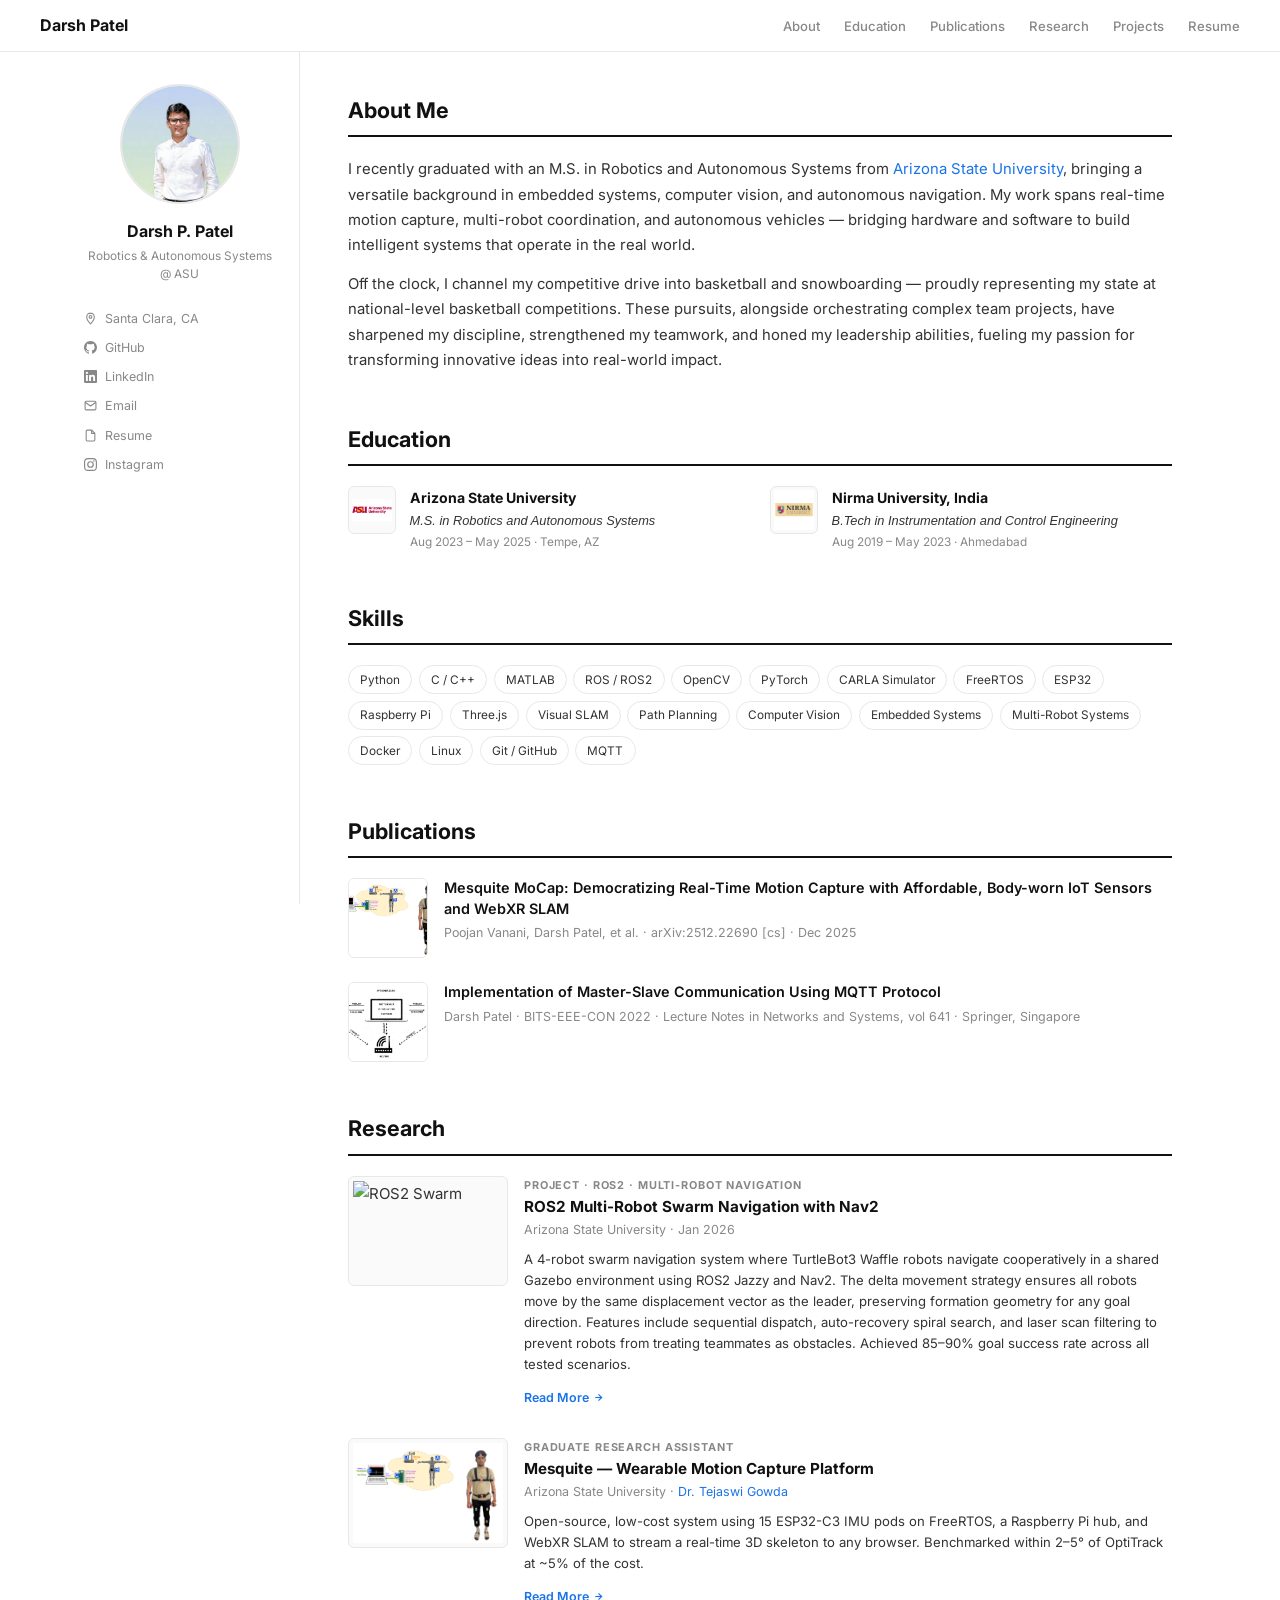
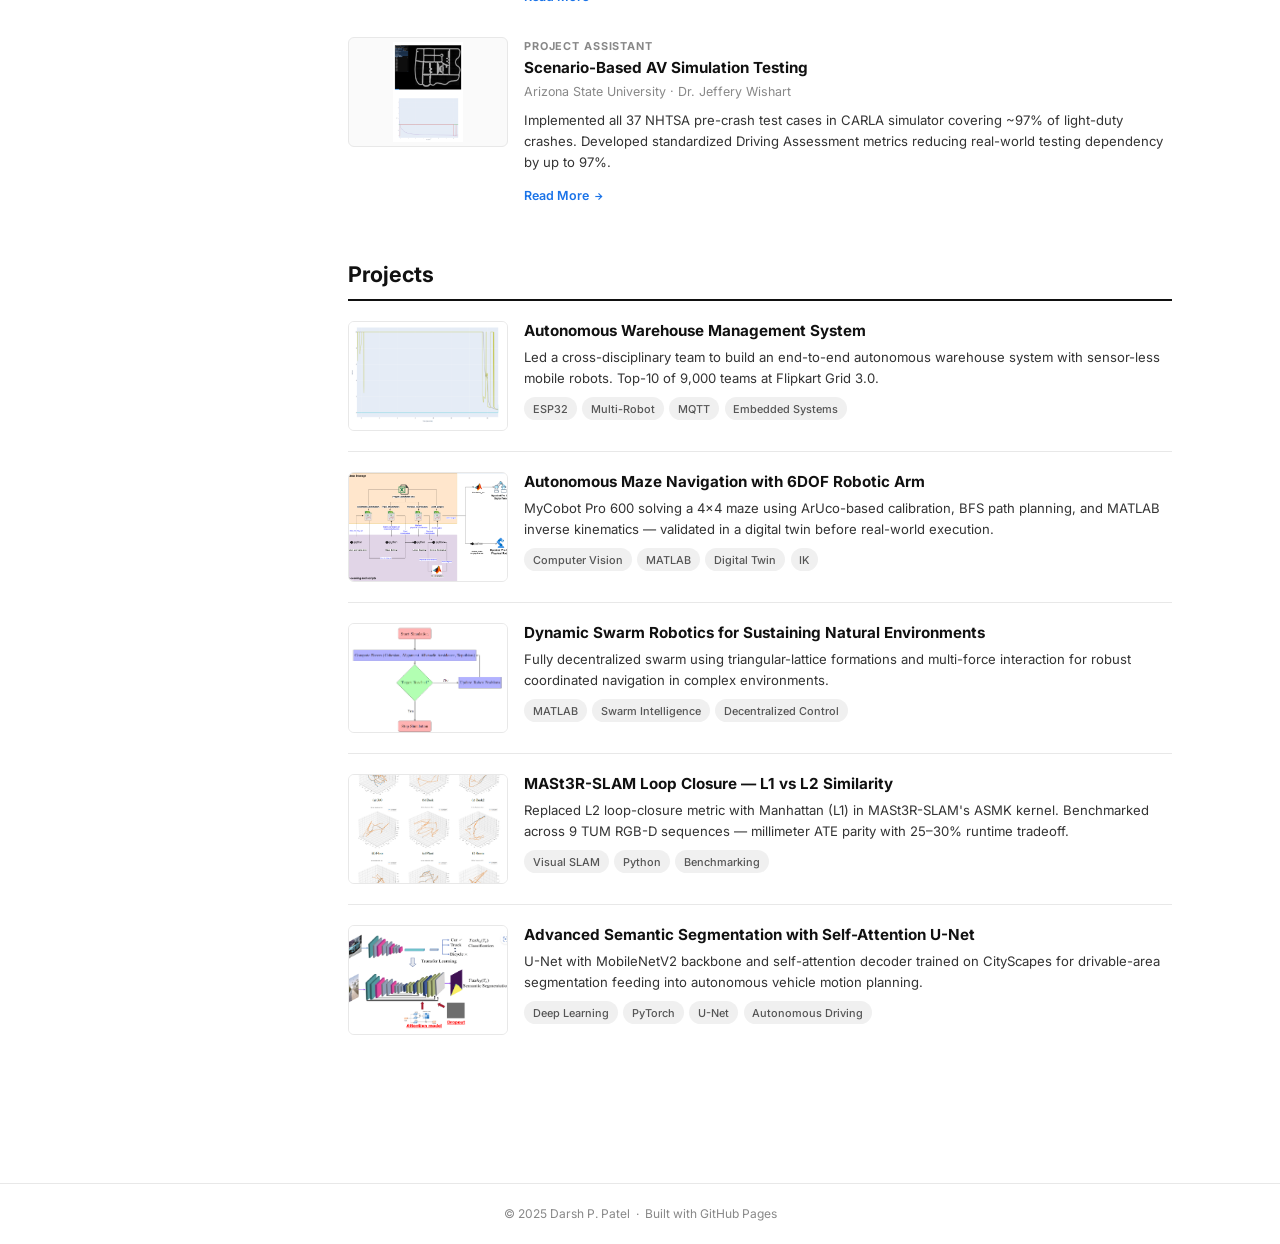
==== commit d2b02e7a: "Add files via upload" ====
--- a/index.html
+++ b/index.html
@@ -164,7 +164,7 @@
     <div class="sidebar-meta">
       <div class="meta-item">
         <svg fill="none" stroke="currentColor" stroke-width="2" viewBox="0 0 24 24"><path d="M12 2C8.13 2 5 5.13 5 9c0 5.25 7 13 7 13s7-7.75 7-13c0-3.87-3.13-7-7-7z"/><circle cx="12" cy="9" r="2.5"/></svg>
-        Tempe, AZ
+        Santa Clara, CA
       </div>
       <div class="meta-item">
         <svg fill="currentColor" viewBox="0 0 24 24"><path d="M12 0C5.37 0 0 5.37 0 12c0 5.3 3.44 9.8 8.2 11.38.6.11.82-.26.82-.58v-2.03c-3.34.73-4.04-1.61-4.04-1.61-.55-1.38-1.33-1.75-1.33-1.75-1.09-.74.08-.73.08-.73 1.2.09 1.84 1.24 1.84 1.24 1.07 1.83 2.8 1.3 3.48 1 .1-.78.42-1.3.76-1.6-2.67-.3-5.47-1.33-5.47-5.93 0-1.31.47-2.38 1.24-3.22-.12-.3-.54-1.52.12-3.18 0 0 1.01-.32 3.3 1.23a11.5 11.5 0 0 1 3-.4c1.02 0 2.04.13 3 .4 2.28-1.55 3.29-1.23 3.29-1.23.66 1.66.24 2.88.12 3.18.77.84 1.24 1.91 1.24 3.22 0 4.61-2.81 5.63-5.48 5.92.43.37.81 1.1.81 2.22v3.29c0 .32.21.7.82.58C20.56 21.8 24 17.3 24 12 24 5.37 18.63 0 12 0z"/></svg>
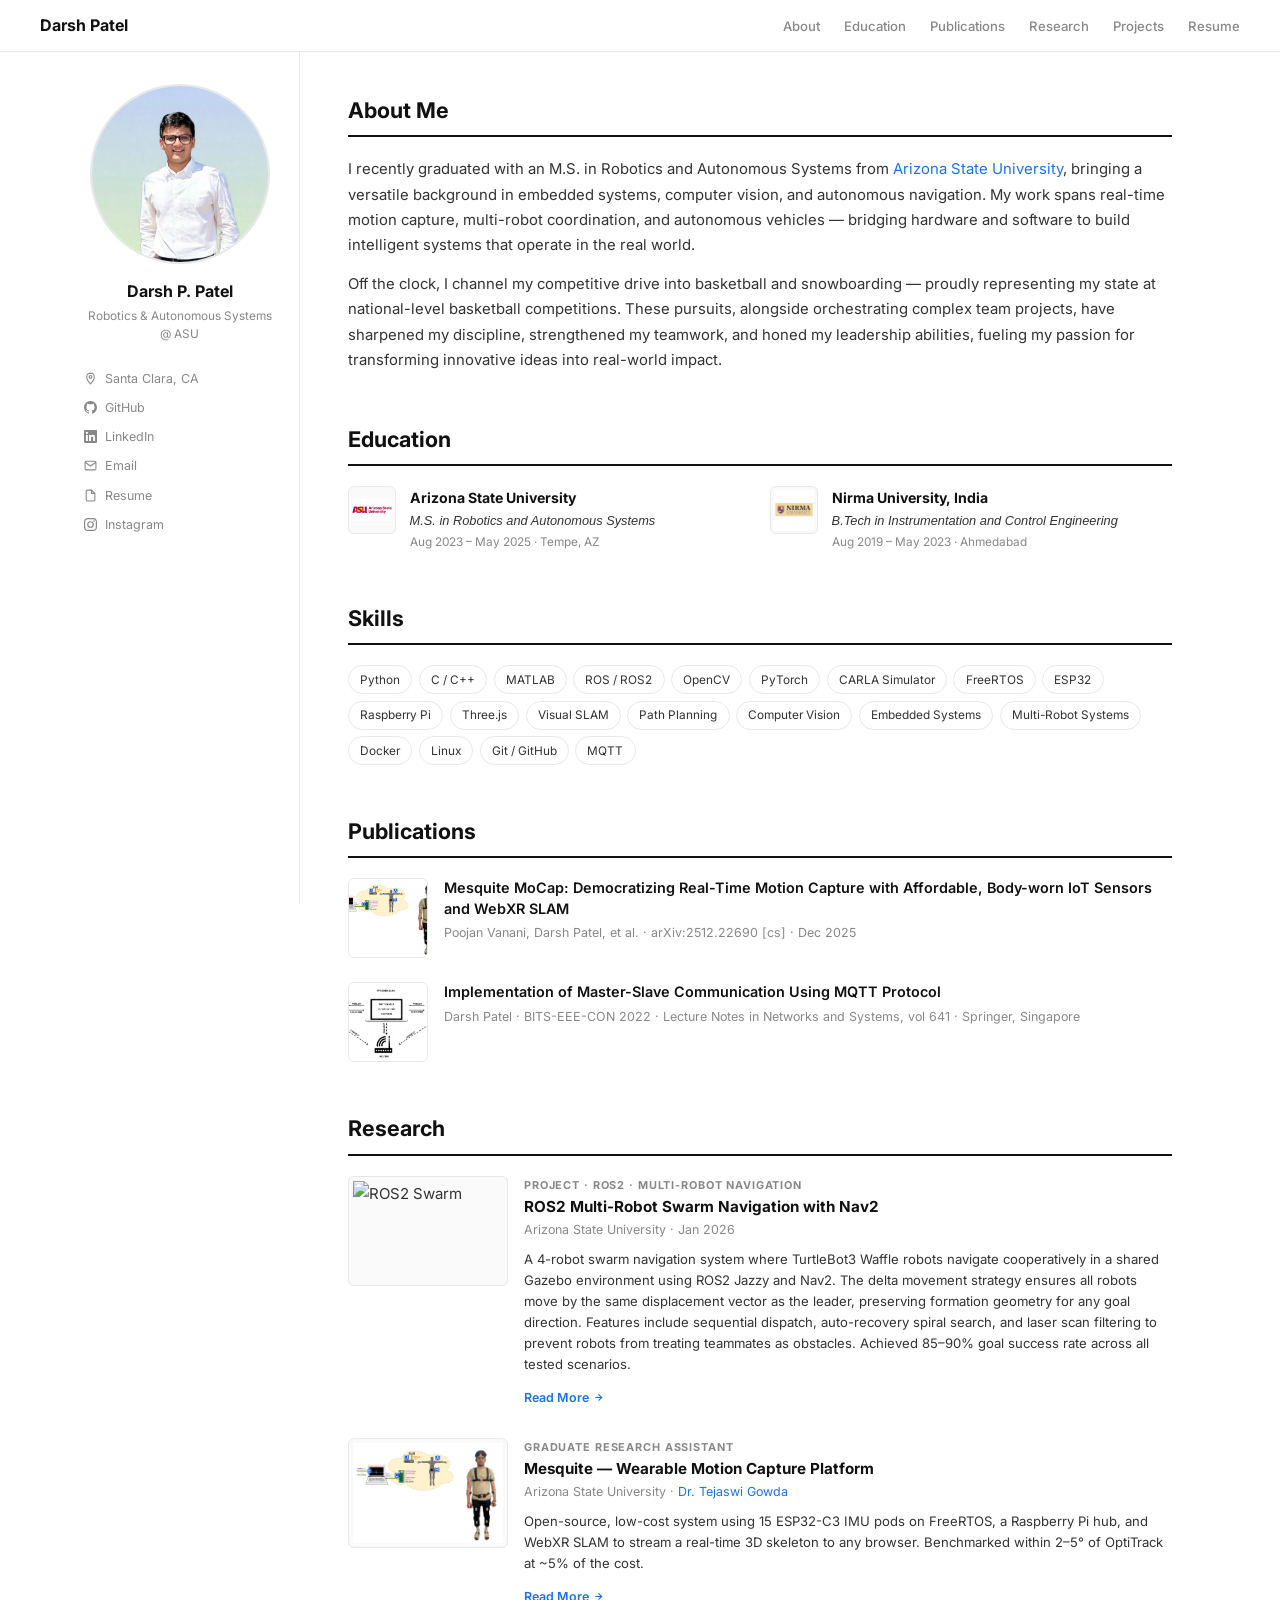
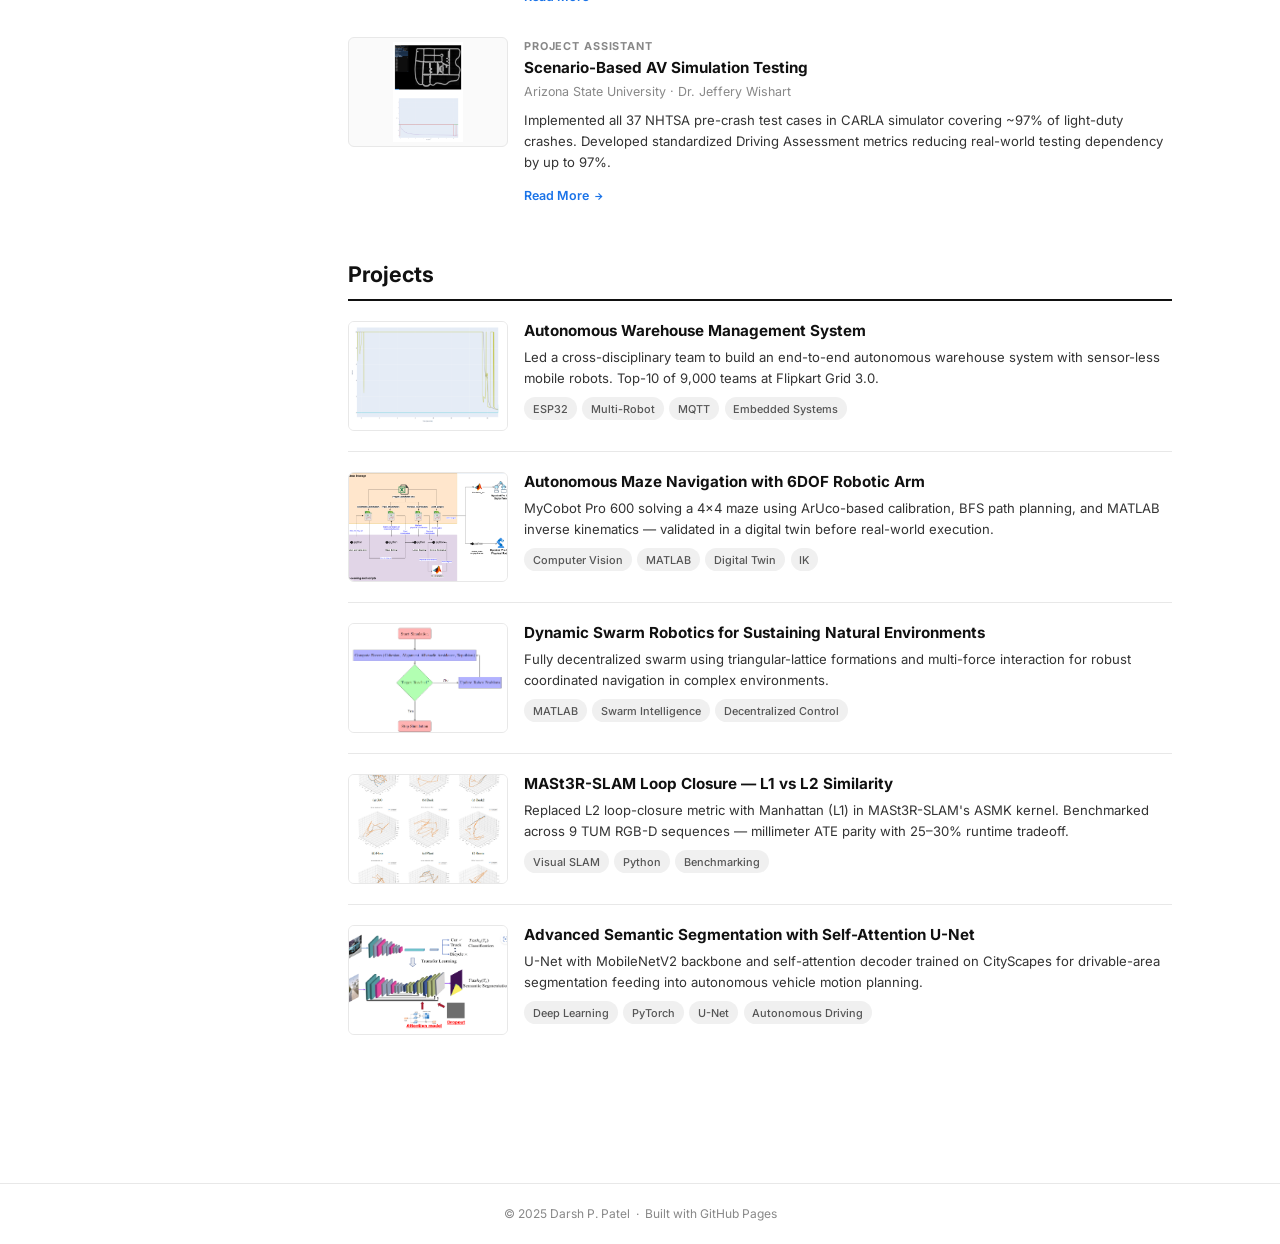
==== commit c8900546: "Add files via upload" ====
--- a/index.html
+++ b/index.html
@@ -44,7 +44,7 @@
     }
 
     .sidebar-photo {
-      width: 120px; height: 120px; border-radius: 50%;
+      width: 180px; height: 180px; border-radius: 50%;
       overflow: hidden; border: 2px solid var(--border);
       margin-bottom: 0.85rem; background: #fafafa;
     }
